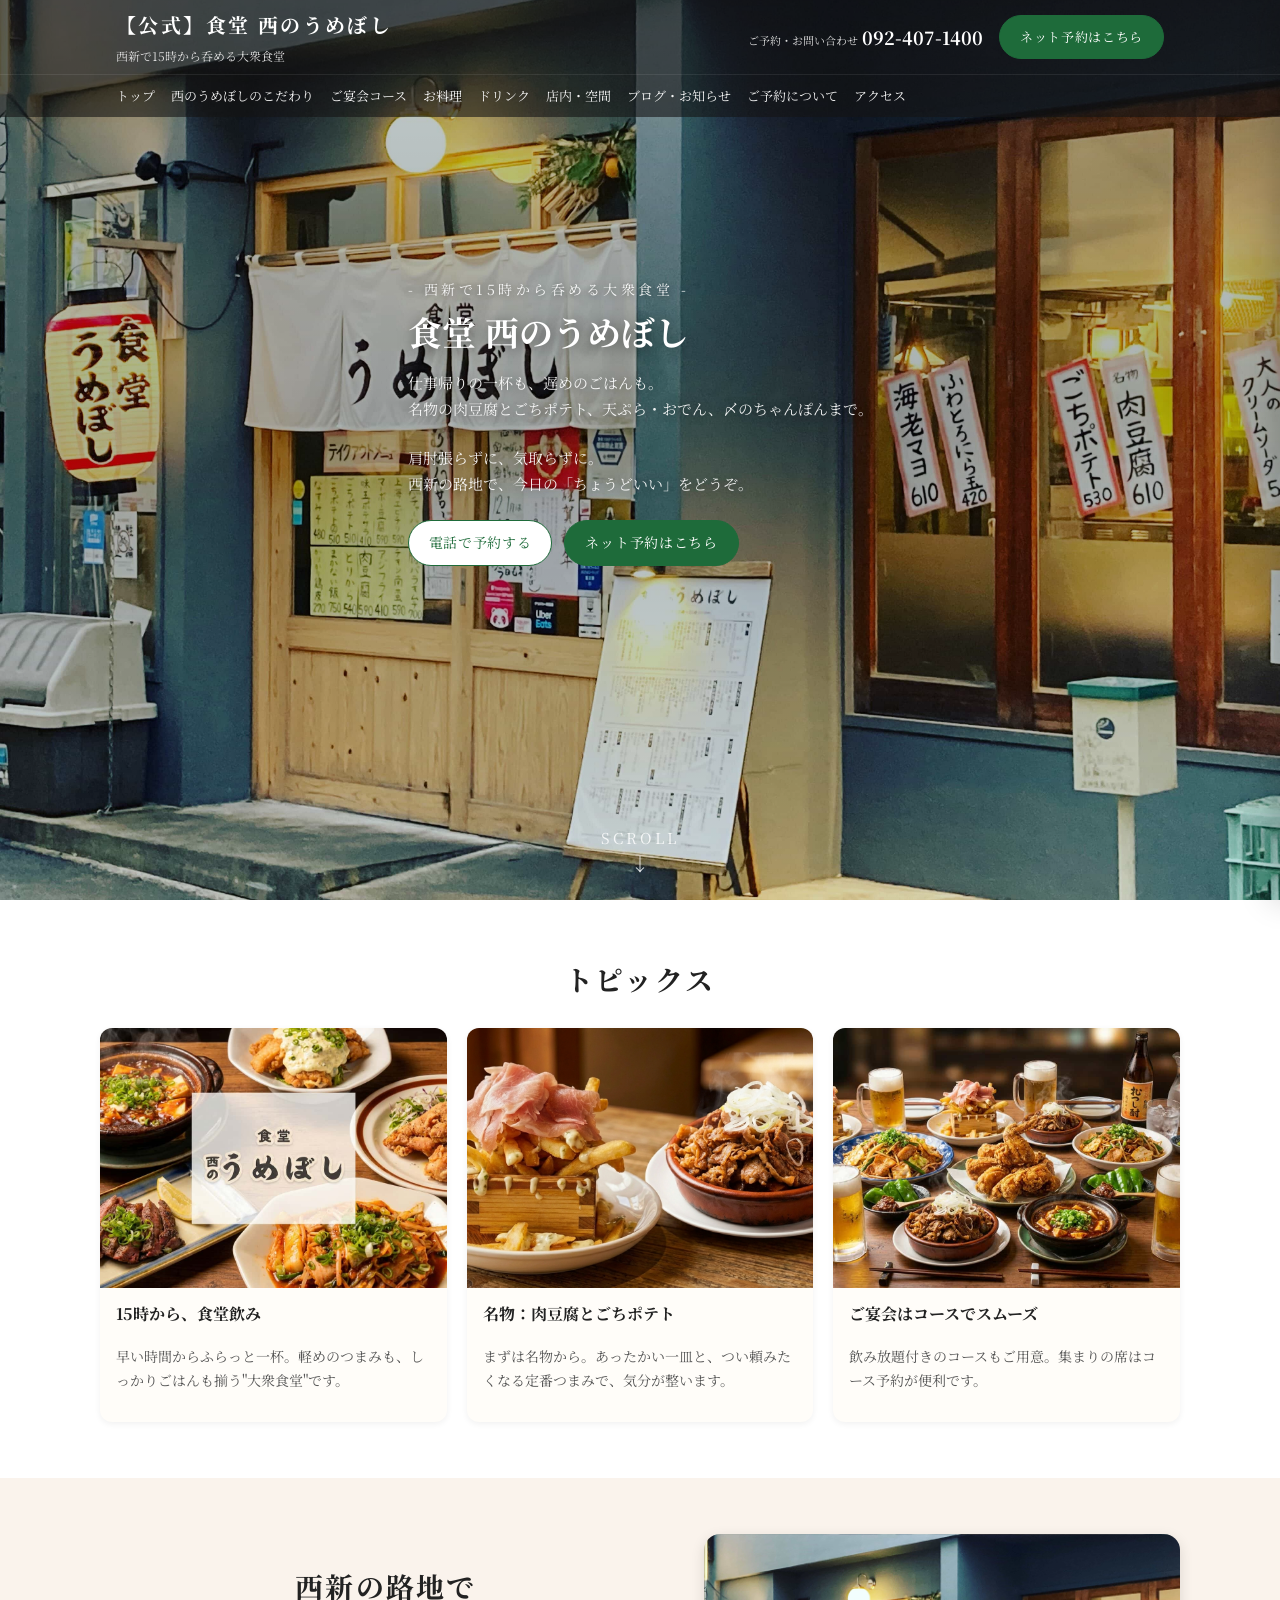
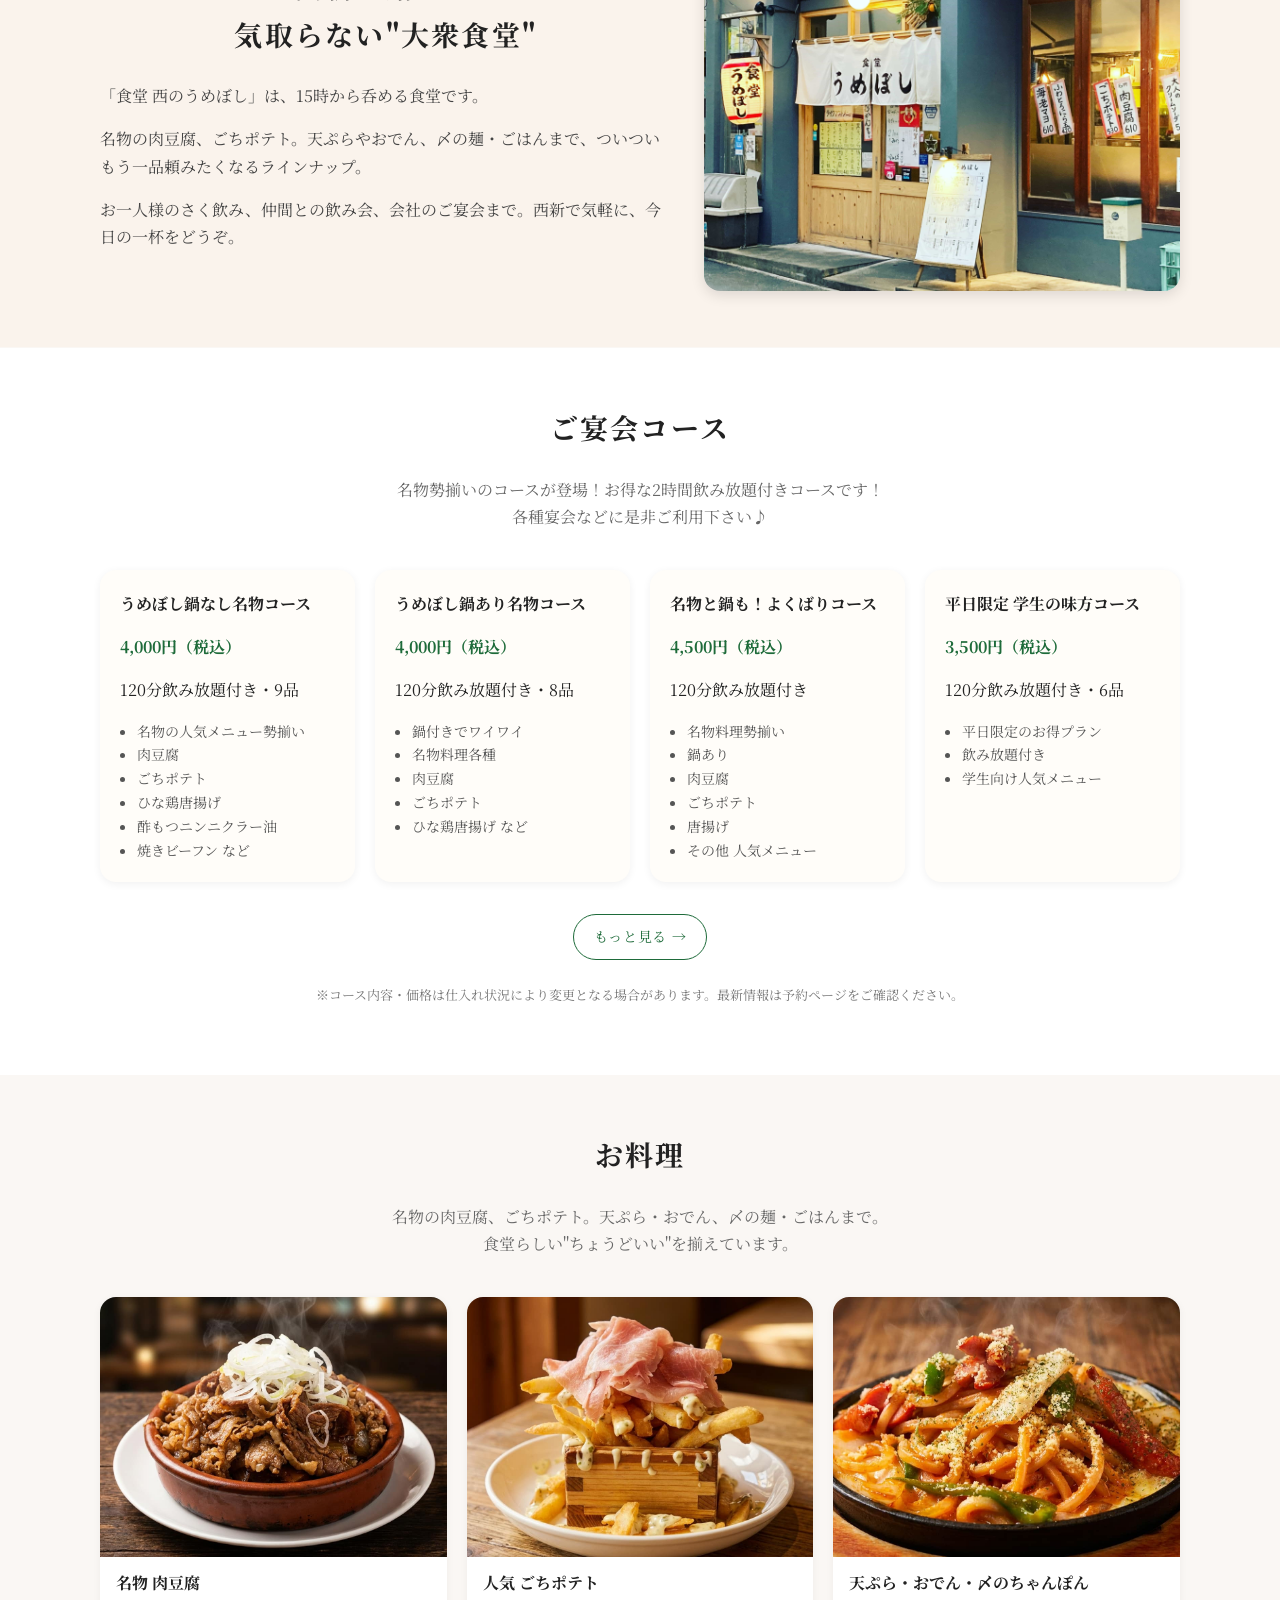
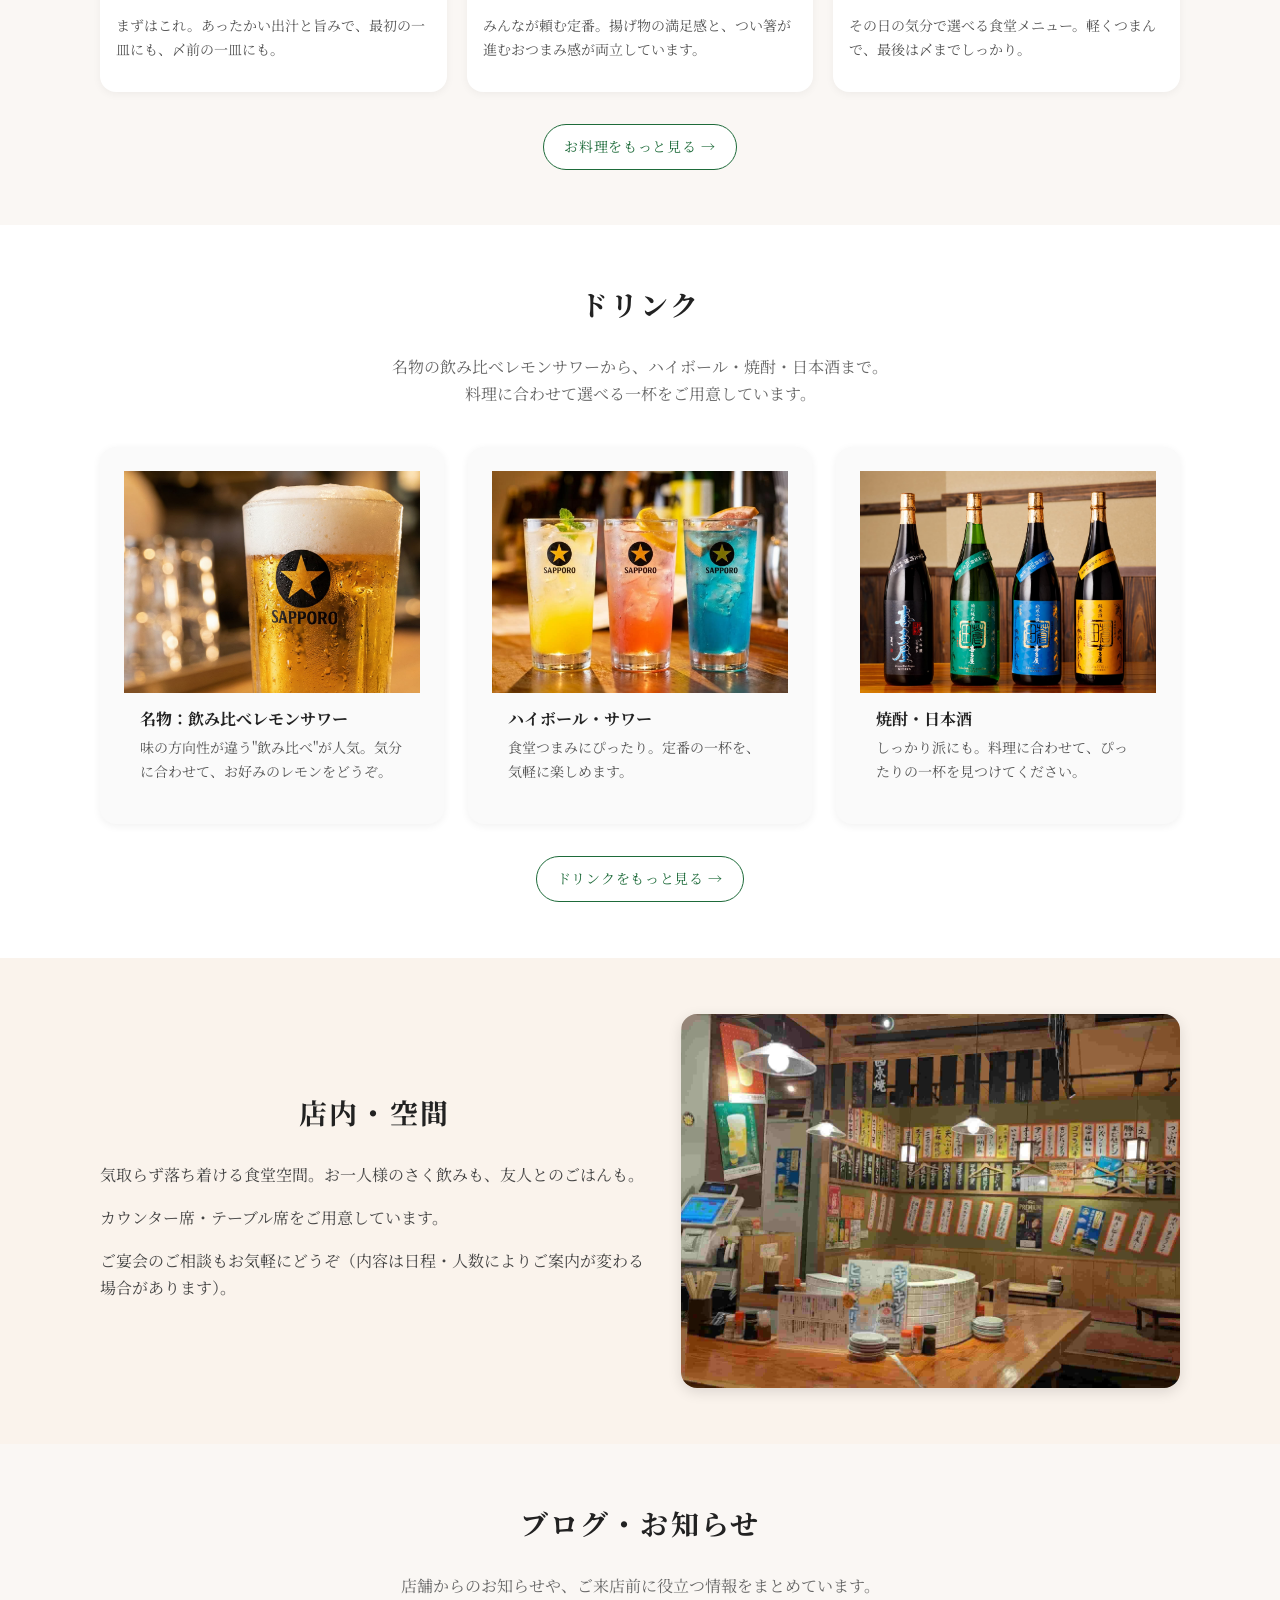
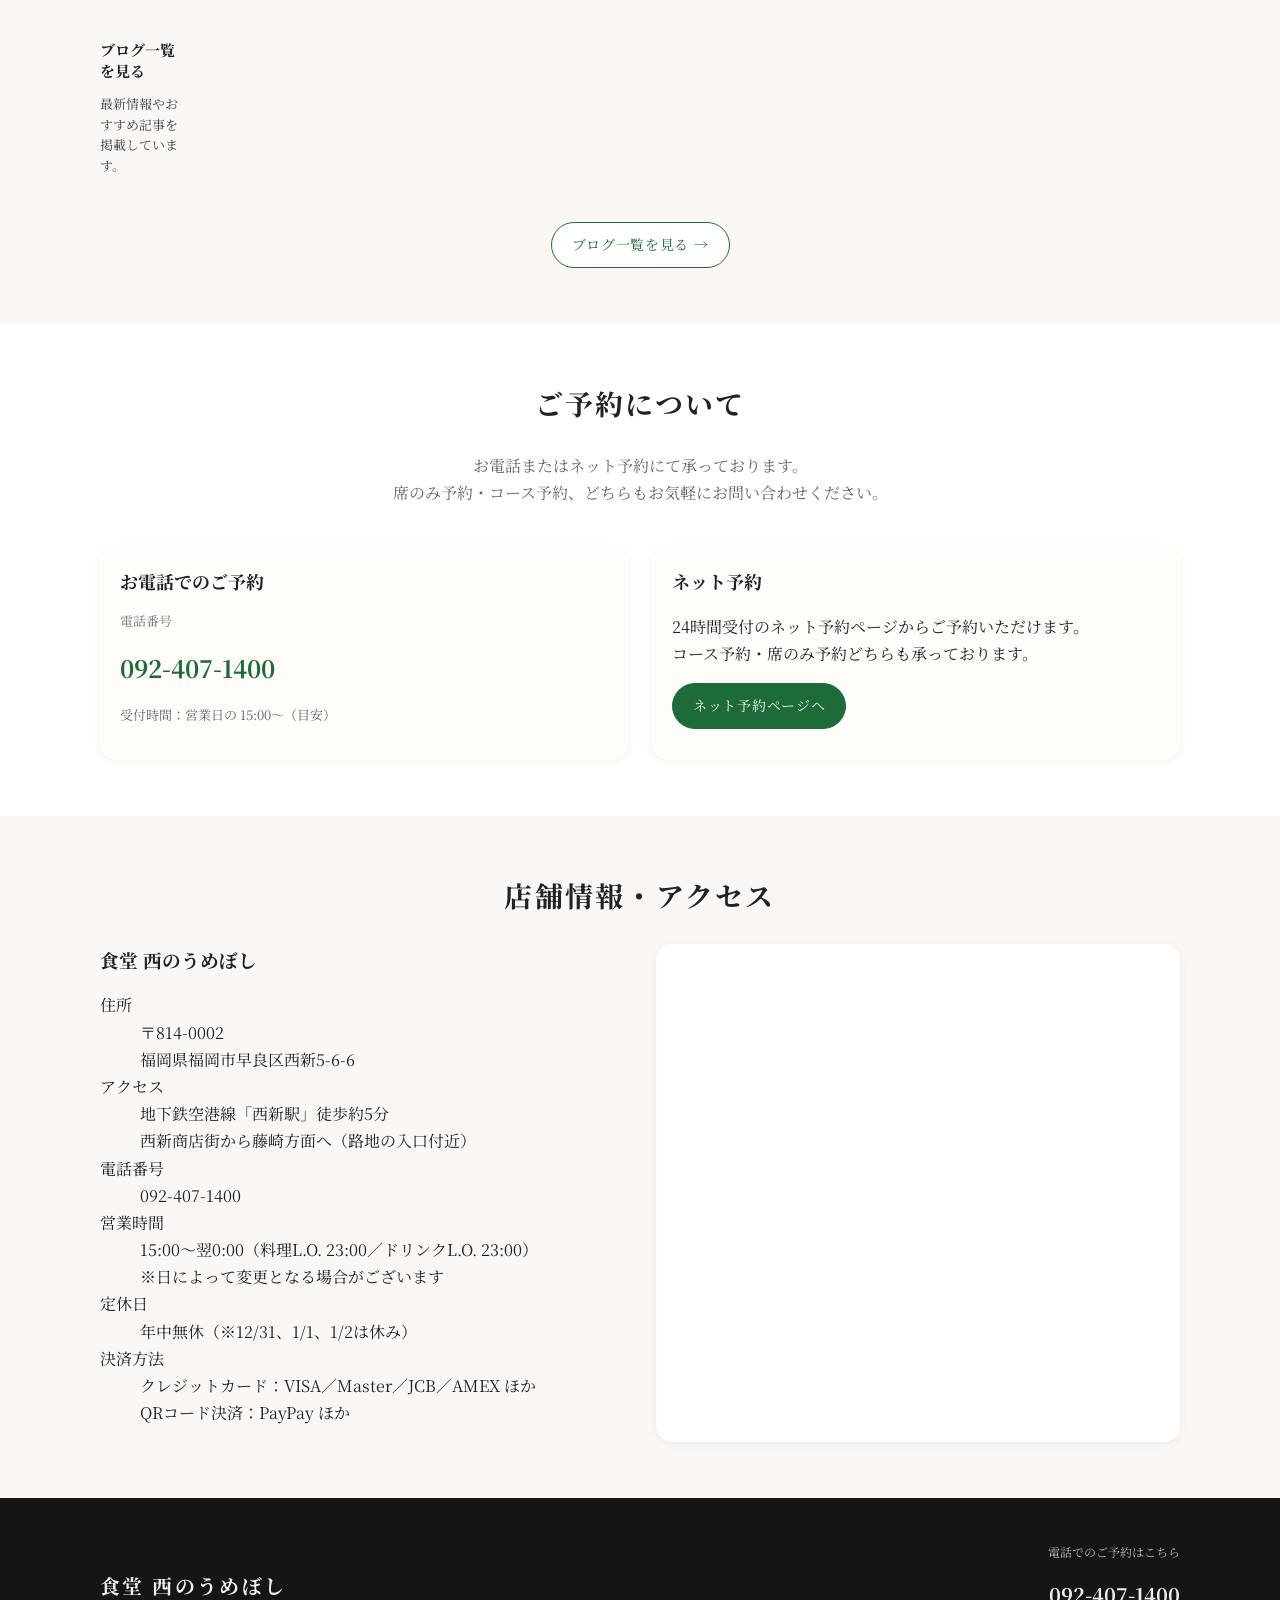
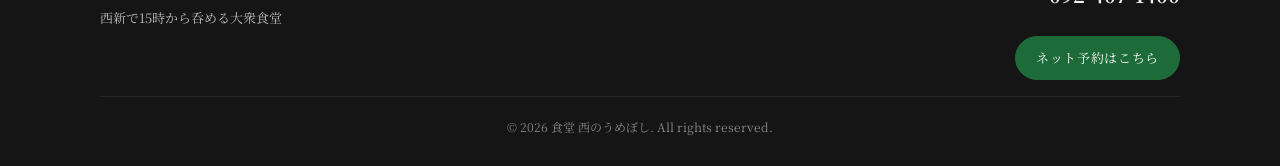
==== index.html @ ce649a55 "Add Netlify Identity widget for admin invite flow" ====
<!DOCTYPE html>
<html lang="ja">
<head>
<meta charset="UTF-8">
<title>【公式】食堂 西のうめぼし｜西新 居酒屋・大衆食堂・15時から営業</title>
<meta name="viewport" content="width=device-width, initial-scale=1">
<meta name="description" content="西新駅近く。15時から呑める大衆食堂「食堂 西のうめぼし」。名物の肉豆腐、ごちポテト、天ぷら・おでん、定食も。">
<link rel="canonical" href="https://www.nishinoumeboshi.com/">
<meta name="robots" content="max-image-preview:large">
<link rel="icon" href="./favicon.ico">

<!-- OGP -->
<meta property="og:type" content="website">
<meta property="og:site_name" content="食堂 西のうめぼし">
<meta property="og:title" content="【公式】食堂 西のうめぼし｜西新 居酒屋・大衆食堂・15時から営業">
<meta property="og:description" content="西新で15時から呑める大衆食堂。名物の肉豆腐、ごちポテト、天ぷら・おでん。">
<meta property="og:url" content="https://www.nishinoumeboshi.com/">
<meta property="og:image" content="https://www.nishinoumeboshi.com/assets/ogp.jpg">
<meta property="og:image:width" content="1200">
<meta property="og:image:height" content="630">
<meta name="twitter:card" content="summary_large_image">
<meta name="twitter:image" content="https://www.nishinoumeboshi.com/assets/ogp.jpg">

<!-- Google Fonts -->
<link rel="preconnect" href="https://fonts.googleapis.com">
<link rel="preconnect" href="https://fonts.gstatic.com" crossorigin>
<link href="https://fonts.googleapis.com/css2?family=Noto+Serif+JP:wght@400;500;600&display=swap" rel="stylesheet">

<link rel="stylesheet" href="./style.css">

<meta name="google-site-verification" content="fEvCAuuNOJUX_cIdKbewT7C0nvKQAhyJK-aItCsk_Sc">

<!-- 構造化データ -->
<script type="application/ld+json">
{
  "@context": "https://schema.org",
  "@type": "Restaurant",
  "name": "食堂 西のうめぼし 西新店",
  "image": "https://www.nishinoumeboshi.com/assets/ogp.jpg",
  "url": "https://www.nishinoumeboshi.com/",
  "telephone": "092-407-1400",
  "servesCuisine": ["居酒屋","食堂"],
  "priceRange": "￥￥",
  "address": {
    "@type": "PostalAddress",
    "streetAddress": "西新5-6-6",
    "addressLocality": "福岡市早良区",
    "addressRegion": "福岡県",
    "postalCode": "814-0002",
    "addressCountry": "JP"
  },
  "geo": {
    "@type": "GeoCoordinates",
    "latitude": 33.5816321,
    "longitude": 130.3567926
  },
  "openingHoursSpecification": [{
    "@type": "OpeningHoursSpecification",
    "dayOfWeek": ["Monday","Tuesday","Wednesday","Thursday","Friday","Saturday","Sunday"],
    "opens": "15:00",
    "closes": "24:00"
  }]
}
</script>

<!-- GA4 -->
<script async src="https://www.googletagmanager.com/gtag/js?id=G-H31NR021JT"></script>
<script>
window.dataLayer = window.dataLayer || [];
function gtag(){dataLayer.push(arguments);}
gtag('js', new Date());
gtag('config', 'G-H31NR021JT');
function trackAndGo(eventName, label, url){
  gtag('event', eventName, {
    event_label: label,
    event_callback: function(){ if(url) window.location.href = url; }
  });
  setTimeout(function(){ if(url) window.location.href = url; }, 500);
}
</script>
</head>

<body class="is-home" data-page="home">
<div id="top"></div>

<!-- ★ 共通ヘッダー差し込み先 -->
<div id="shared-header"></div>

<main id="main">

  <!-- メインビジュアル -->
  <section class="hero">
    <!-- スライドショー背景 -->
    <div class="hero-slides" aria-hidden="true">
      <div class="hero-slide is-active" style="background-image:url('./images/hero-nishiume.jpg')"></div>
      <div class="hero-slide" style="background-image:url('./images/hero-bunta.jpg')"></div>
      <div class="hero-slide" style="background-image:url('./images/space-nishiume.jpg')"></div>
    </div>

    <div class="hero-inner">
      <p class="hero-eyebrow">- 西新で15時から呑める大衆食堂 -</p>
      <h1 class="hero-title">食堂 西のうめぼし</h1>

      <p class="hero-lead">
        仕事帰りの一杯も、遅めのごはんも。<br>
        名物の肉豆腐とごちポテト、天ぷら・おでん、〆のちゃんぽんまで。
      </p>
      <p class="hero-lead">
        肩肘張らずに、気取らずに。<br>
        西新の路地で、今日の「ちょうどいい」をどうぞ。
      </p>

      <div class="hero-actions">
        <a href="tel:0924071400" class="btn-secondary"
          onclick="gtag('event','click_tel',{event_label:'hero_tel'});">
          電話で予約する
        </a>
        <a href="https://autoreserve.com/ja/restaurants/Xspv5Q77krF1416ynquR?rwg_token=AFd1xnFETW1avjTXdnXCkvyqpG2m1to4NNVYYej3zg1fUOO6bxxUPYLLXNE2gwbt2fE8miiSIXOErkpRshzhF9zluyIMDDMB_Cck8e20NO0aOPwvlrjqpcQ%3D"
          target="_blank" rel="noopener" class="btn-primary"
          onclick="gtag('event','click_reserve',{event_label:'hero_reserve'});">
          ネット予約はこちら
        </a>
      </div>
    </div>

    <a href="#topics" class="scroll-indicator" aria-label="次のセクションへスクロール">
      <span class="scroll-indicator__text">SCROLL</span>
      <span class="scroll-indicator__arrow">↓</span>
    </a>
  </section>

  <!-- トピックス -->
  <section id="topics" class="section topics">
    <div class="section-inner">
      <h2 class="section-title">トピックス</h2>
      <div class="topics-grid">
        <article class="topic-card">
          <div class="topic-image topic-image-1"></div>
          <h3>15時から、食堂飲み</h3>
          <p>早い時間からふらっと一杯。軽めのつまみも、しっかりごはんも揃う"大衆食堂"です。</p>
        </article>
        <article class="topic-card">
          <div class="topic-image topic-image-2"></div>
          <h3>名物：肉豆腐とごちポテト</h3>
          <p>まずは名物から。あったかい一皿と、つい頼みたくなる定番つまみで、気分が整います。</p>
        </article>
        <article class="topic-card">
          <div class="topic-image topic-image-3"></div>
          <h3>ご宴会はコースでスムーズ</h3>
          <p>飲み放題付きのコースもご用意。集まりの席はコース予約が便利です。</p>
        </article>
      </div>
    </div>
  </section>

  <!-- コンセプト -->
  <section id="concept" class="section concept">
    <div class="section-inner concept-inner">
      <div class="concept-text">
        <h2 class="section-title">西新の路地で<br>気取らない"大衆食堂"</h2>
        <p>「食堂 西のうめぼし」は、15時から呑める食堂です。</p>
        <p>名物の肉豆腐、ごちポテト。天ぷらやおでん、〆の麺・ごはんまで、ついついもう一品頼みたくなるラインナップ。</p>
        <p>お一人様のさく飲み、仲間との飲み会、会社のご宴会まで。西新で気軽に、今日の一杯をどうぞ。</p>
      </div>
      <div class="concept-image concept-main-image"></div>
    </div>
  </section>

  <!-- コース -->
  <section id="course" class="section course">
    <div class="section-inner">
      <h2 class="section-title">ご宴会コース</h2>
      <p class="section-lead">
        名物勢揃いのコースが登場！お得な2時間飲み放題付きコースです！<br>
        各種宴会などに是非ご利用下さい♪
      </p>

      <div class="course-grid">
        <article class="course-card">
          <h3>うめぼし鍋なし名物コース</h3>
          <p class="course-price">4,000円（税込）</p>
          <p class="course-lead">120分飲み放題付き・9品</p>
          <ul class="course-list">
            <li>名物の人気メニュー勢揃い</li>
            <li>肉豆腐</li>
            <li>ごちポテト</li>
            <li>ひな鶏唐揚げ</li>
            <li>酢もつニンニクラー油</li>
            <li>焼きビーフン など</li>
          </ul>
        </article>

        <article class="course-card">
          <h3>うめぼし鍋あり名物コース</h3>
          <p class="course-price">4,000円（税込）</p>
          <p class="course-lead">120分飲み放題付き・8品</p>
          <ul class="course-list">
            <li>鍋付きでワイワイ</li>
            <li>名物料理各種</li>
            <li>肉豆腐</li>
            <li>ごちポテト</li>
            <li>ひな鶏唐揚げ など</li>
          </ul>
        </article>

        <article class="course-card">
          <h3>名物と鍋も！よくばりコース</h3>
          <p class="course-price">4,500円（税込）</p>
          <p class="course-lead">120分飲み放題付き</p>
          <ul class="course-list">
            <li>名物料理勢揃い</li>
            <li>鍋あり</li>
            <li>肉豆腐</li>
            <li>ごちポテト</li>
            <li>唐揚げ</li>
            <li>その他 人気メニュー</li>
          </ul>
        </article>

        <article class="course-card">
          <h3>平日限定 学生の味方コース</h3>
          <p class="course-price">3,500円（税込）</p>
          <p class="course-lead">120分飲み放題付き・6品</p>
          <ul class="course-list">
            <li>平日限定のお得プラン</li>
            <li>飲み放題付き</li>
            <li>学生向け人気メニュー</li>
          </ul>
        </article>
      </div>

      <div class="more-link">
        <a class="btn-secondary" href="./course.html">もっと見る →</a>
      </div>

      <p class="course-note">
        ※コース内容・価格は仕入れ状況により変更となる場合があります。最新情報は予約ページをご確認ください。
      </p>
    </div>
  </section>

  <!-- お料理 -->
  <section id="menu" class="section menu">
    <div class="section-inner">
      <h2 class="section-title">お料理</h2>
      <p class="section-lead">名物の肉豆腐、ごちポテト。天ぷら・おでん、〆の麺・ごはんまで。<br>食堂らしい"ちょうどいい"を揃えています。</p>

      <div class="menu-grid">
        <article class="menu-card">
          <div class="menu-image menu-image-1"></div>
          <h3>名物 肉豆腐</h3>
          <p>まずはこれ。あったかい出汁と旨みで、最初の一皿にも、〆前の一皿にも。</p>
        </article>
        <article class="menu-card">
          <div class="menu-image menu-image-2"></div>
          <h3>人気 ごちポテト</h3>
          <p>みんなが頼む定番。揚げ物の満足感と、つい箸が進むおつまみ感が両立しています。</p>
        </article>
        <article class="menu-card">
          <div class="menu-image menu-image-3"></div>
          <h3>天ぷら・おでん・〆のちゃんぽん</h3>
          <p>その日の気分で選べる食堂メニュー。軽くつまんで、最後は〆までしっかり。</p>
        </article>
      </div>

      <div class="more-link">
        <a href="./menu.html" class="btn-secondary">お料理をもっと見る →</a>
      </div>
    </div>
  </section>

  <!-- ドリンク -->
  <section id="drink" class="section drink">
    <div class="section-inner">
      <h2 class="section-title">ドリンク</h2>
      <p class="section-lead">名物の飲み比べレモンサワーから、ハイボール・焼酎・日本酒まで。<br>料理に合わせて選べる一杯をご用意しています。</p>

      <div class="drink-grid">
        <article class="drink-card">
          <div class="drink-image drink-image-1"></div>
          <h3>名物：飲み比べレモンサワー</h3>
          <p>味の方向性が違う"飲み比べ"が人気。気分に合わせて、お好みのレモンをどうぞ。</p>
        </article>
        <article class="drink-card">
          <div class="drink-image drink-image-2"></div>
          <h3>ハイボール・サワー</h3>
          <p>食堂つまみにぴったり。定番の一杯を、気軽に楽しめます。</p>
        </article>
        <article class="drink-card">
          <div class="drink-image drink-image-3"></div>
          <h3>焼酎・日本酒</h3>
          <p>しっかり派にも。料理に合わせて、ぴったりの一杯を見つけてください。</p>
        </article>
      </div>

      <div class="more-link">
        <a href="./drink.html" class="btn-secondary">ドリンクをもっと見る →</a>
      </div>
    </div>
  </section>

  <!-- 店内・空間 -->
  <section id="space" class="section space">
    <div class="section-inner space-inner">
      <div class="space-text">
        <h2 class="section-title">店内・空間</h2>
        <p>気取らず落ち着ける食堂空間。お一人様のさく飲みも、友人とのごはんも。</p>
        <p>カウンター席・テーブル席をご用意しています。</p>
        <p>ご宴会のご相談もお気軽にどうぞ（内容は日程・人数によりご案内が変わる場合があります）。</p>
      </div>
      <div class="space-image space-main-image"></div>
    </div>
  </section>

  <!-- ブログ・お知らせ -->
  <section id="blog" class="section blog">
    <div class="section-inner">
      <h2 class="section-title">ブログ・お知らせ</h2>
      <p class="section-lead">店舗からのお知らせや、ご来店前に役立つ情報をまとめています。</p>

      <div class="blog-grid" id="blog-latest-grid">
        <article class="blog-card">
          <a href="./blog/index.html">
            <div class="blog-body">
              <h3 class="blog-title">ブログ一覧を見る</h3>
              <p class="blog-excerpt">最新情報やおすすめ記事を掲載しています。</p>
            </div>
          </a>
        </article>
      </div>

      <div class="more-link">
        <a href="./blog/index.html" class="btn-secondary">ブログ一覧を見る →</a>
      </div>
    </div>
  </section>

  <!-- ★ 共通フッター差し込み先 -->
  <div id="shared-bottom"></div>

  <!-- ページトップ -->
  <a href="#top" class="page-top" aria-label="ページの先頭へ戻る">＾</a>

</main>

<script src="./common.js"></script>
<script>
/* ヒーロー スライドショー */
(function(){
  const slides = document.querySelectorAll('.hero-slide');
  if(slides.length < 2) return;
  let current = 0;
  setInterval(function(){
    slides[current].classList.remove('is-active');
    current = (current + 1) % slides.length;
    slides[current].classList.add('is-active');
  }, 5000);
})();
</script>
<script>
/* トップ：ブログ最新3件を自動表示 */
(function () {
  const grid = document.getElementById('blog-latest-grid');
  if (!grid) return;

  function esc(s) {
    return String(s ?? '').replaceAll('&','&amp;').replaceAll('<','&lt;')
      .replaceAll('>','&gt;').replaceAll('"','&quot;').replaceAll("'","&#39;");
  }
  function fmtDate(d) {
    const m = String(d || '').match(/^(\d{4})-(\d{2})-(\d{2})$/);
    return m ? `${m[1]}.${m[2]}.${m[3]}` : esc(d || '');
  }

  fetch('./blog/posts.json', { cache: 'no-store' })
    .then(r => { if (!r.ok) throw new Error(); return r.json(); })
    .then(posts => {
      if (!Array.isArray(posts)) throw new Error();
      posts.sort((a, b) => String(b.date || '').localeCompare(String(a.date || '')));
      const top3 = posts.slice(0, 3);
      grid.innerHTML = '';
      top3.forEach(p => {
        const img = p.image ? String(p.image).replace(/^\.\//, './blog/') : '';
        const bg  = img ? `background-image:url('${esc(img)}');` : '';
        const el  = document.createElement('article');
        el.className = 'blog-card';
        el.innerHTML = `
          <a href="./blog/posts/post.html?slug=${encodeURIComponent(p.slug)}">
            <div class="blog-image" style="${bg}"></div>
            <div class="blog-body">
              <time class="blog-date" datetime="${esc(p.date)}">${fmtDate(p.date)}</time>
              <h3 class="blog-title">${esc(p.title)}</h3>
              <p class="blog-excerpt">${esc(p.excerpt)}</p>
            </div>
          </a>`;
        grid.appendChild(el);
      });
    })
    .catch(() => {
      grid.innerHTML = `
        <article class="blog-card">
          <a href="./blog/index.html">
            <div class="blog-body">
              <h3 class="blog-title">ブログ一覧を見る</h3>
              <p class="blog-excerpt">最新情報やおすすめ記事を掲載しています。</p>
            </div>
          </a>
        </article>`;
    });
})();
</script>

<!-- Netlify Identity: 招待メールのトークンを受け取ってadminへリダイレクト -->
<script src="https://identity.netlify.com/v1/netlify-identity-widget.js"></script>
<script>
  if (window.netlifyIdentity) {
    window.netlifyIdentity.on('init', function(user) {
      if (!user) {
        window.netlifyIdentity.on('login', function() {
          document.location.href = '/admin/';
        });
      }
    });
  }
</script>

</body>
</html>
---- style.css ----
/* --------------- reset & base --------------- */

:root{
  --header-h: 112px;

  /* ===== THEME COLOR (NISHI NO UMEBOSHI / Bright) ===== */
  --primary:        #1E6B3A;
  --primary-hover:  #185B31;
  --primary-soft:   #E3EFE8;
  --primary-ink:    #FFFFFF;
}


*,
*::before,
*::after { box-sizing: border-box; }

html { scroll-behavior: smooth; }

body{
  margin: 0;
  font-family: "Noto Serif JP", "Yu Mincho", "Hiragino Mincho ProN", serif;
  color: #222;
  background-color: #faf7f4;
  line-height: 1.7;
}

img{
  max-width: 100%;
  height: auto;
  display: block;
}

a{ color: inherit; text-decoration: none; }

ul{ margin: 0; padding: 0; list-style: none; }

h1,h2,h3,h4{
  margin: 0;
  font-weight: 700;
}


/* --------------- layout helpers --------------- */

.section{
  padding: 56px 16px;
  scroll-margin-top: var(--header-h);
}

/* --------------- scroll reveal --------------- */
/* TOP（body.is-home）だけアニメさせる */
body.is-home .section{
  opacity: 0;
  transform: translateY(18px);
  transition: opacity .6s ease, transform .6s ease;
  will-change: opacity, transform;
}

body.is-home .section.is-inview{
  opacity: 1;
  transform: translateY(0);
}

/* 下層ページ（is-homeじゃない）は最初から表示 */
body:not(.is-home) .section{
  opacity: 1;
  transform: none;
  transition: none;
}


/* ユーザーが「動きを減らす」設定のときはアニメを切る */
@media (prefers-reduced-motion: reduce){
  .section{
    opacity: 1;
    transform: none;
    transition: none;
  }
}


.section-inner{
  max-width: 1080px;
  margin: 0 auto;
}

.section-title{
  font-size: 28px;
  letter-spacing: 0.08em;
  text-align: center;
  margin-bottom: 24px;
}

.section-lead{
  text-align: center;
  margin-bottom: 40px;
  color: #666;
}

/* --------------- buttons --------------- */

.btn-primary,
.btn-secondary{
  display: inline-block;
  padding: 10px 20px;
  border-radius: 999px;
  font-size: 14px;
  letter-spacing: 0.05em;
  border: 1px solid transparent;
  transition: all 0.2s ease;
  white-space: nowrap;
}

.btn-primary{
  background-color: var(--primary);
  color: var(--primary-ink);
  border-color: var(--primary);
}

.btn-primary:hover{
  background-color: var(--primary-hover);
  border-color: var(--primary-hover);
}

.btn-secondary{
  background-color: #fff;
  color: var(--primary);
  border-color: var(--primary);
}
.btn-secondary:hover{ background-color: var(--primary-soft); }

/* --------------- page top button --------------- */
.page-top{
  position: fixed;
  right: 18px;
  bottom: calc(18px + env(safe-area-inset-bottom, 0px));
  width: 52px;
  height: 52px;
  border-radius: 999px;

  display: grid;
  place-items: center;

  background: var(--primary);
  color: #fff;
  border: 1px solid var(--primary);
  box-shadow: 0 6px 18px rgba(0,0,0,0.18);

  font-size: 35px;
  line-height: 1;
  z-index: 900; /* drawer(1001)より下、通常表示より上 */

  /* ★transformの上書きバグを解消：translateとscaleを合成 */
  opacity: 0;
  transform: translateY(10px) scaleX(1.6);
  pointer-events: none;
  transition: opacity .18s ease, transform .18s ease, background-color .18s ease;
}

.page-top.is-show{
  opacity: 1;
  transform: translateY(0) scaleX(1.6);
  pointer-events: auto;
}

.page-top:hover{
  background: var(--primary-hover);
  border-color: var(--primary-hover);
}


/* --------------- header --------------- */

.site-header{
  position: fixed;
  top: 0;
  left: 0;
  width: 100%;
  z-index: 1000;

  background: rgba(20, 20, 20, 0.6);
  backdrop-filter: blur(0px);
  color: #fff;

  transition: background 0.25s ease, backdrop-filter 0.25s ease;
}

.header-inner{
  max-width: 1080px;
  margin: 0 auto;
  padding: 8px 16px;
  display: flex;
  align-items: center;
  justify-content: space-between;
  gap: 16px;
}

.header-brand{
  display: flex;
  flex-direction: column;
  gap: 4px;
}

.site-logo{
  font-size: 20px;
  font-weight: 700;
  letter-spacing: 0.12em;
}

.site-tagline{
  font-size: 12px;
  color: #ddd;
}

.header-right{
  display: flex;
  align-items: center;
  gap: 16px;
}

.header-tel{
  display: flex;
  flex-direction: column;
  text-align: right;
}

.tel-label{
  font-size: 11px;
  color: #ddd;
}

.tel-number{
  font-size: 18px;
  font-weight: 700;
}

.header-reserve{ font-size: 13px; }

/* PC用ナビ */
.global-nav{
  border-top: 1px solid rgba(255, 255, 255, 0.08);
}

.global-nav ul{
  max-width: 1080px;
  margin: 0 auto;
  padding: 4px 16px;
  display: flex;
  gap: 16px;
  flex-wrap: wrap;
}

.global-nav a{
  display: block;
  padding: 6px 0;
  font-size: 13px;
  color: #f5f5f5;
}
.global-nav a:hover{ color: #ffdfb6; }

/* PCだけ表示する要素 */
.header-only-desktop{ display: block; }

/* --- ハンバーガー（3本線）--- */
/* PCでは隠す */
.nav-toggle{
  display: none;
  appearance: none;
  -webkit-appearance: none;
  background: transparent;
  border: 1px solid rgba(255,255,255,0.28);
  border-radius: 10px;
  padding: 10px 10px;
  cursor: pointer;
  line-height: 0;
}

/* 3本線を「必ず」出す */
.nav-toggle__bar{
  display: block;
  width: 22px;
  height: 2px;
  margin: 4px 0;
  background: #fff;
  border-radius: 2px;
  opacity: 1;
}


/* --------------- drawer (mobile menu) --------------- */

.drawer-overlay{
  position: fixed;
  inset: 0;
  background: rgba(0,0,0,0.45);
  opacity: 0;
  pointer-events: none;
  transition: opacity .22s ease;
  z-index: 999; /* header(1000)の1つ下 */
}

.drawer{
  position: fixed;
  top: 0;
  right: 0;
  height: 100dvh;
  width: min(84vw, 360px);
  background: #fff;
  transform: translateX(100%);
  transition: transform .22s ease;
  z-index: 1001; /* headerより上に出す */
  padding: 18px 18px 22px;
  overflow-y: auto;
  -webkit-overflow-scrolling: touch;
  box-shadow: -10px 0 30px rgba(0,0,0,0.18);
}

.drawer.is-open{ transform: translateX(0); }
.drawer-overlay.is-open{
  opacity: 1;
  pointer-events: auto;
}

.drawer-close{
  appearance: none;
  -webkit-appearance: none;
  background: transparent;
  border: 0;
  font-size: 32px;
  line-height: 1;
  cursor: pointer;
  margin-left: auto;
  display: block;
}

.drawer nav ul{ padding: 18px 8px 8px; }
.drawer nav a{
  display: block;
  padding: 14px 6px;
  border-bottom: 1px solid #eee;
  color: #222;
  font-size: 15px;
}


/* --------------- hero --------------- */

.hero{
  position: relative;
  height: 100vh;
  height: 100svh;
  height: 100dvh;

  display: flex;
  align-items: center;
  justify-content: center;

  padding-bottom: 70px;
  color: #fff;
  text-align: left;

  overflow: hidden;
}

/* スライドショー */
.hero-slides{
  position: absolute;
  inset: 0;
  z-index: 0;
}

.hero-slide{
  position: absolute;
  inset: 0;
  background-size: cover;
  background-position: center;
  opacity: 0;
  transition: opacity 1.5s ease-in-out;
}

.hero-slide.is-active{
  opacity: 1;
}

.hero::before{
  content: "";
  position: absolute;
  inset: 0;
  background: linear-gradient(
    to bottom,
    rgba(0,0,0,0.20) 0%,
    rgba(0,0,0,0.30) 45%,
    rgba(0,0,0,0.12) 100%
  );
  z-index: 1;
}

.hero-inner{
  position: relative;
  z-index: 2;
  max-width: 1080px;
  margin: 0 auto;
  padding: 80px 16px;
}

.hero-eyebrow{
  font-size: 14px;
  letter-spacing: 0.25em;
  margin-bottom: 8px;
  color: rgba(255,255,255,0.92);
  text-shadow: 0 1px 6px rgba(0,0,0,0.40);
}

.hero-title{
  font-size: 34px;
  line-height: 1.3;
  margin-bottom: 16px;
  color: #fff;
  text-shadow: 0 2px 14px rgba(0,0,0,0.55);
}

.hero-lead{
  font-size: 15px;
  margin-bottom: 24px;
  color: rgba(255,255,255,0.92);
  text-shadow: 0 1px 10px rgba(0,0,0,0.45);
}

.hero-actions{
  display: flex;
  flex-wrap: wrap;
  gap: 12px;
}


/* --------------- hero scroll indicator --------------- */

.scroll-indicator{
  position: absolute;
  left: 50%;
  bottom: calc(28px + env(safe-area-inset-bottom, 0px));
  transform: translateX(-50%);
  display: flex;
  flex-direction: column;
  align-items: center;
  justify-content: center;
  color: #fff;
  text-decoration: none;
  z-index: 2;
}

.scroll-indicator__text{
  font-size: 15px;
  letter-spacing: 0.2em;
  margin-bottom: 4px;
  opacity: 0.85;
}

.scroll-indicator__arrow{
  font-size: 18px;
  line-height: 1;
  animation: scrollBounce 1.6s ease-in-out infinite;
}

@keyframes scrollBounce{
  0% { transform: translateY(0); opacity: 0.85; }
  50% { transform: translateY(6px); opacity: 1; }
  100% { transform: translateY(0); opacity: 0.85; }
}


/* --------------- topics --------------- */

.topics{ background-color: #fff; }

.topics-grid{
  display: grid;
  grid-template-columns: repeat(3, minmax(0, 1fr));
  gap: 20px;
}

.topic-card{
  background-color: #fffdf9;
  border-radius: 12px;
  box-shadow: 0 2px 6px rgba(0,0,0,0.06);
  overflow: hidden;
  display: flex;
  flex-direction: column;
  height: 100%;
}

.topic-image{
  aspect-ratio: 16 / 12;
  background-size: cover;
  background-position: center;
}

.topic-image-1{ background-image: url("./images/topic-nishiume.jpg"); }
.topic-image-2{ background-image: url("./images/topic-nikupotato.jpg"); }
.topic-image-3{ background-image: url("./images/topic-inside.jpg"); }

.topic-card h3{
  font-size: 16px;
  padding: 12px 16px 4px;
}
.topic-card p{
  font-size: 14px;
  padding: 0 16px 16px;
  color: #555;
}


/* --------------- concept --------------- */

.concept{ background-color: #faf3ec; }

.concept-inner{
  display: grid;
  grid-template-columns: 1.2fr 1fr;
  gap: 32px;
  align-items: center;
}

.concept-text p{
  margin-bottom: 12px;
  color: #444;
}

.concept-image{
  border-radius: 16px;
  aspect-ratio: 16 / 12;
  background-size: cover;
  background-position: center;
  box-shadow: 0 4px 14px rgba(0,0,0,0.12);
}

.concept-main-image{ background-image: url("./images/concept-nishiume.jpg"); }


/* --------------- course --------------- */

/* course: section image */
.course-hero{
  margin: 18px auto 26px;
  border-radius: 16px;
  overflow: hidden;
  box-shadow: 0 6px 18px rgba(0,0,0,0.10);
  max-width: 1080px;
}

.course-hero img{
  width: 100%;
  height: auto;
  display: block;
}

.course{ background-color: #fff; }

/* ===== COURSE 4列対応 ===== */

.course-grid{
  display: grid;
  grid-template-columns: repeat(4, minmax(0, 1fr));
  gap: 20px;
}

/* タブレット */
@media (max-width: 1100px){
  .course-grid{
    grid-template-columns: repeat(2, minmax(0, 1fr));
  }
}

/* スマホ */
@media (max-width: 640px){
  .course-grid{
    grid-template-columns: 1fr;
  }
}

.course-card{
  background-color: #fffdf9;
  border-radius: 16px;
  padding: 20px;
  box-shadow: 0 2px 8px rgba(0,0,0,0.06);
}

.course-card h2,
.course-card h3{
  font-size: 16px;
  margin-bottom: 6px;
}

.course-price{
  font-weight: 700;
  color: var(--primary);
  margin-bottom: 12px;
}

.course-list{
  font-size: 14px;
  color: #555;
  padding-left: 1.2em;
  list-style: disc;
}

.course-note{
  font-size: 13px;
  text-align: center;
  margin-top: 24px;
  color: #777;
}

/* course: badges */
.course-badges{
  display: flex;
  gap: 8px;
  flex-wrap: wrap;
  margin: 8px 0 14px;
}

.badge{
  display: inline-flex;
  align-items: center;
  justify-content: center;
  padding: 6px 10px;
  border-radius: 999px;
  font-size: 12px;
  border: 1px solid #ddd;
  background: #fff;
  color: #333;
}

.badge-red{
  border-color: var(--primary);
  background: var(--primary);
  color: #fff;
}

/* course: small note inside card */
.course-note-small{
  font-size: 12px;
  color: #777;
  margin-top: 12px;
}

/* course: extension banner */
.course-extra{
  margin-top: 22px;
  background: #0f7b6c;
  color: #fff;
  border-radius: 12px;
  padding: 14px 16px;
  text-align: center;
  font-size: 15px;
  letter-spacing: 0.04em;
}


/* --------------- menu --------------- */

.menu{ background-color: #faf7f4; }

.menu-grid{
  display: grid;
  grid-template-columns: repeat(3, minmax(0, 1fr));
  gap: 20px;
}

.menu-card{
  background-color: #fff;
  border-radius: 16px;
  overflow: hidden;
  box-shadow: 0 2px 8px rgba(0,0,0,0.05);
}

.menu-image{
  aspect-ratio: 16 / 12;
  background-size: cover;
  background-position: center;
}

.menu-image-1{ background-image: url("./images/menu-nikudoufu.jpg"); }
.menu-image-2{ background-image: url("./images/menu-gochipotato.jpg"); }
.menu-image-3{ background-image: url("./images/menu-shime.jpg"); }

.menu-card h3{
  font-size: 16px;
  padding: 12px 16px 4px;
}
.menu-card p{
  font-size: 14px;
  padding: 0 16px 16px;
  color: #555;
}


/* --------------- drink --------------- */

.drink{ background-color: #fff; }

.drink-grid{
  display: grid;
  grid-template-columns: repeat(3, minmax(0, 1fr));
  gap: 20px;
}

.drink-card{
  background-color: #fff;
  border-radius: 16px;
  overflow: hidden;
  box-shadow: 0 2px 8px rgba(0,0,0,0.06);
}
.drink-card h3{
  font-size: 16px;
  padding: 12px 16px 4px;
  margin: 0;
}
.drink-card p{
  font-size: 14px;
  padding: 0 16px 16px;
  color: #555;
  margin: 0;
}

.drink-image{
  aspect-ratio: 16 / 12;
  background-size: cover;
  background-position: center;
}

/* 画像パスは用意した写真に合わせて変更 */
.drink-image-1{ background-image: url("./images/drink-beer.jpg"); }
.drink-image-2{ background-image: url("./images/drink-sour.jpg"); }
.drink-image-3{ background-image: url("./images/drink-shochu.jpg"); }


/* --------------- space --------------- */

.space{ background-color: #faf3ec; }

.space-inner{
  display: grid;
  grid-template-columns: 1.1fr 1fr;
  gap: 32px;
  align-items: center;
}

.space-text p{
  margin-bottom: 12px;
  color: #444;
}

.space-image{
  border-radius: 16px;
  aspect-ratio: 16 / 12;
  background-size: cover;
  background-position: center;
  box-shadow: 0 4px 14px rgba(0,0,0,0.12);
}

.space-main-image{ background-image: url("./images/space-nishiume.jpg"); }


/* --------------- reserve --------------- */

.reserve{ background-color: #fff; }

.reserve-grid{
  display: grid;
  grid-template-columns: repeat(2, minmax(0, 1fr));
  gap: 24px;
}

.reserve-block{
  background-color: #fffdf9;
  border-radius: 16px;
  padding: 20px;
  box-shadow: 0 2px 8px rgba(0,0,0,0.06);
}

.reserve-block h3{
  font-size: 18px;
  margin-bottom: 8px;
}

.reserve-tel-label{
  font-size: 13px;
  color: #777;
  margin-bottom: 2px;
}

.reserve-tel-number a{
  font-size: 24px;
  font-weight: 700;
  color: var(--primary);
}

.reserve-time{
  font-size: 13px;
  color: #666;
  margin-top: 6px;
}


/* --------------- access --------------- */

.access-grid{
  display: grid;
  grid-template-columns: 1fr 1fr;
  gap: 32px;
  align-items: stretch;
}

.access-map{
  background: #fff;
  border-radius: 16px;
  box-shadow: 0 2px 8px rgba(0,0,0,0.06);
  overflow: hidden;

  display: flex;
  min-height: 360px;
}

.access-map iframe{
  width: 100%;
  height: 100%;
  border: 0;
  display: block;
  flex: 1;
}


/* --------------- footer --------------- */

.site-footer{
  background-color: #151515;
  color: #eee;
  padding: 32px 16px 16px;
}

.footer-inner{
  max-width: 1080px;
  margin: 0 auto;
}

.footer-top{
  display: flex;
  justify-content: space-between;
  gap: 24px;
  align-items: center;
  margin-bottom: 16px;
  flex-wrap: wrap;
}

.footer-brand p{
  margin-top: 4px;
  font-size: 13px;
  color: #bbb;
}

.footer-contact{ text-align: right; }

.footer-tel-label{
  font-size: 12px;
  color: #bbb;
  margin-bottom: 2px;
}

.footer-tel-number a{
  font-size: 20px;
  font-weight: 700;
}

.footer-reserve{
  margin-top: 8px;
  font-size: 13px;
}

.footer-bottom{
  border-top: 1px solid rgba(255,255,255,0.08);
  padding-top: 8px;
  text-align: center;
}

.footer-copy{
  font-size: 12px;
  color: #888;
}


/* --------------- responsive --------------- */

@media (max-width: 900px){
  :root{ --header-h: 64px; }

  /* スマホ：電話/予約/PCナビは隠して、ロゴ＋ハンバーガーだけ */
  .header-only-desktop{ display: none; }
  .nav-toggle{ display: inline-flex; align-items:center; justify-content:center; }

  .header-inner{
    padding: 10px 14px;
  }

  .site-logo{
    font-size: 18px;
    letter-spacing: 0.10em;
  }

  .site-tagline{ display: none; }

  .hero-title{ font-size: 26px; }

  .topics-grid,
  .course-grid,
  .menu-grid,
  .drink-grid{
    grid-template-columns: repeat(2, minmax(0, 1fr));
  }

  .concept-inner,
  .space-inner,
  .reserve-grid,
  .access-grid{
    grid-template-columns: 1fr;
  }

  /* スマホ：マップは今の見え方（縦長）でOK */
  .access-map{
    min-height: 0;
  }

  .access-map iframe{
    height: 320px;
    flex: none;
  }
}

@media (max-width: 640px){
  .section{ padding: 48px 16px; }
  .section-title{ font-size: 22px; }

  .topics-grid,
  .course-grid,
  .menu-grid,
  .drink-grid{
    grid-template-columns: 1fr;
  }

  .hero-actions{
    flex-direction: column;
    align-items: flex-start;
  }

  .footer-top{
    flex-direction: column;
    align-items: flex-start;
  }
  .footer-contact{ text-align: left; }
}


/* === FIX: hamburger 3 lines (mobile only) === */

/* デフォルト(PC)は非表示 */
.nav-toggle{
  display: none !important;

  width: 44px;
  height: 40px;
  padding: 0;
  border-radius: 12px;
  border: 1px solid rgba(255,255,255,0.28);
  background: rgba(0,0,0,0.15);

  flex-direction: column;
  align-items: center;
  justify-content: center;
  gap: 6px;

  -webkit-tap-highlight-color: transparent;
}

.nav-toggle__bar{
  width: 22px;
  height: 2px;
  background: #fff;
  border-radius: 2px;
  margin: 0 !important;
}

/* スマホだけ表示 */
@media (max-width: 900px){
  .nav-toggle{ display: flex !important; }
}


/* TOPページでは「トップページに戻る」を出さない */
.is-home .back-to-top-home{
  display: none;
}

/* 下層ページ：固定ヘッダー分だけ上に余白を作る */
body:not(.is-home) main{
  padding-top: var(--header-h);
}


/* もっと見るボタン（共通） */
.more-wrap{
  margin-top: 26px;
  text-align: center;
}

/* =========================================
   Menu page (menu.html)
========================================= */

.page-head{
  padding-top: 0;        /* ← ヘッダー分は main が持つ */
  padding-bottom: 0px;  /* ← ドリンクと同じ見え方に寄せる */
}


.page-title{
  text-align: center;
  font-size: 34px;
  letter-spacing: .08em;
  margin-bottom: 10px;
}

.page-lead{
  text-align: center;
  color: #666;
  margin: 0;
}

/* cards / panels */
.mp-grid{
  display: grid;
  gap: 18px;
}

.mp-grid--feature{
  grid-template-columns: repeat(2, minmax(0, 1fr));
  max-width: 720px;
  margin: 0 auto;
}

.mp-grid--3{
  grid-template-columns: repeat(3, minmax(0, 1fr));
}

.mp-card{
  background: #fffdf9;
  border-radius: 16px;
  padding: 18px;
  box-shadow: 0 2px 8px rgba(0,0,0,0.06);
}

.mp-card__title{
  font-weight: 700;
  font-size: 16px;
  margin-bottom: 6px;
}

.mp-card__price{
  font-weight: 700;
  font-size: 20px;
  color: var(--primary);
}

.mp-card__note{
  margin-top: 6px;
  font-size: 13px;
  color: #555;
}

.mp-tax{
  font-size: 0.9em;
  color: #666;
}

.mp-panel{
  background: #fff;
  border-radius: 16px;
  padding: 18px 18px 14px;
  box-shadow: 0 2px 8px rgba(0,0,0,0.05);
}

.mp-panel__title{
  font-size: 16px;
  font-weight: 700;
  margin-bottom: 10px;
}

.mp-subtitle{
  font-size: 13px;
  color: #666;
  margin: -4px 0 10px;
}

.mp-list{
  display: grid;
  gap: 8px;
}

.mp-item{
  display: flex;
  justify-content: space-between;
  gap: 12px;
  font-size: 14px;
  color: #333;
  line-height: 1.5;
}

.mp-hr{
  border: 0;
  border-top: 1px solid #eee;
  margin: 12px 0;
}

.mp-badge{
  display: inline-block;
  margin-left: 6px;
  padding: 2px 8px;
  border-radius: 999px;
  font-size: 11px;
  color: var(--primary);
  border: 1px solid rgba(233,106,26,0.35);
  background: rgba(233,106,26,0.08);
}

.mp-note{
  text-align: center;
  margin-top: 18px;
  color: #666;
  font-size: 13px;
}

/* responsive */
@media (max-width: 900px){
  .mp-grid--feature{ grid-template-columns: repeat(2, minmax(0, 1fr)); }
  .mp-grid--4{ grid-template-columns: repeat(2, minmax(0, 1fr)); }
  .mp-grid--3{ grid-template-columns: 1fr; }
}

@media (max-width: 640px){
  .page-title{ font-size: 26px; }
  .mp-grid--feature{ grid-template-columns: 1fr; }

  /* ★追加：焼肉(鶏/豚/牛/ホルモン)はスマホで縦1列にする */
  .mp-grid--4{ grid-template-columns: 1fr; }
}


/* ===== drink page ===== */

.page-hero{
  padding: 0;
}

.page-title{
  font-size: 32px;
  letter-spacing: 0.08em;
  text-align: center;
  margin: 0 0 8px;
}

.page-lead{
  text-align: center;
  margin: 0;
  color: #666;
}

.drinkcat-grid{
  display: grid;
  grid-template-columns: repeat(2, minmax(0, 1fr));
  gap: 20px;
}

.drinkcat-card{
  background: #fff;
  border-radius: 16px;
  padding: 18px 18px 14px;
  box-shadow: 0 2px 8px rgba(0,0,0,0.05);
}

.drinkcat-title{
  font-size: 18px;
  margin-bottom: 10px;
  letter-spacing: 0.06em;
}

.drinkcat-list{
  display: grid;
  gap: 8px;
}

.drinkcat-list li{
  display: grid;
  grid-template-columns: 1fr auto;
  gap: 12px;
  align-items: baseline;
  padding-bottom: 6px;
  border-bottom: 1px dashed #eee;
  font-size: 14px;
  color: #444;
}

.drinkcat-list .price{
  font-weight: 700;
  color: var(--primary);
  white-space: nowrap;
}

.drinkcat-note{
  margin: 10px 0 0;
  font-size: 12px;
  color: #777;
  line-height: 1.6;
}

@media (max-width: 900px){
  .drinkcat-grid{ grid-template-columns: 1fr; }
  .page-title{ font-size: 26px; }
}


/* ===== more link (TOP only) ===== */
.more-link{
  margin-top: 32px;
  text-align: center;
}

/* === FIX: more-link center alignment === */
.more-link{
  display: flex;
  justify-content: center;
}


/* Blog list / latest: thumbnail image area */
.blog-card .blog-image{
  width: 100%;
  aspect-ratio: 16 / 9;
  background-size: cover;
  background-position: center;
  background-repeat: no-repeat;
  border-radius: 12px;
}

/* 画像とテキストの間に少し余白 */
.blog-card .blog-body{
  margin-top: 10px;
}

/* 一覧で「小さく」見せたいなら：カードの画像だけ少し低めにする */
@media (min-width: 768px){
  #blogList .blog-card .blog-image{
    aspect-ratio: 4 / 3;
  }
}

/* =========================
   ブログ一覧：小さめ正方形サムネ（左）＋文章（右）
   ========================= */

/* 一覧ページだけ横並び */
#blogList .blog-card a{
  display: grid;
  grid-template-columns: 80px 1fr;
  gap: 12px;
  align-items: start;
}

/* 正方形サムネ */
#blogList .blog-card .blog-image{
  width: 80px;
  height: 80px;
  aspect-ratio: 1 / 1;
  background-size: cover;
  background-position: center;
  border-radius: 8px;
}

/* 文章側の余白調整 */
#blogList .blog-card .blog-body{
  margin-top: 0;
}

/* タイトル・本文を詰める（一覧らしく） */
#blogList .blog-title{
  font-size: 15px;
  line-height: 1.4;
  margin-bottom: 4px;
}

#blogList .blog-excerpt{
  font-size: 13px;
  line-height: 1.6;
  opacity: 0.85;
}

/* スマホは縦に戻す（読みやすさ優先） */
@media (max-width: 600px){
  #blogList .blog-card a{
    grid-template-columns: 1fr;
  }

  #blogList .blog-card .blog-image{
    width: 100%;
    height: auto;
    aspect-ratio: 16 / 9;
    margin-bottom: 8px;
  }
}

/* =========================
   メイン（index.html）ブログ最新：小さめ正方形サムネ（左）＋文章（右）
   対象：#blog-latest-grid
   ========================= */

#blog-latest-grid .blog-card a{
  display: grid;
  grid-template-columns: 80px 1fr;
  gap: 12px;
  align-items: start;
}

#blog-latest-grid .blog-card .blog-image{
  width: 80px;
  height: 80px;
  aspect-ratio: 1 / 1;
  background-size: cover;
  background-position: center;
  background-repeat: no-repeat;
  border-radius: 8px;
}

#blog-latest-grid .blog-card .blog-body{
  margin-top: 0;
}

#blog-latest-grid .blog-title{
  font-size: 15px;
  line-height: 1.4;
  margin-bottom: 4px;
}

#blog-latest-grid .blog-excerpt{
  font-size: 13px;
  line-height: 1.6;
  opacity: 0.85;
}

/* スマホは縦に（読みやすさ優先） */
@media (max-width: 600px){
  #blog-latest-grid .blog-card a{
    grid-template-columns: 1fr;
  }

  #blog-latest-grid .blog-card .blog-image{
    width: 100%;
    height: auto;
    aspect-ratio: 16 / 9;
    margin-bottom: 8px;
  }
}

.drink-panel {
  background: #fff;
  border-radius: 20px;
  padding: 24px;
  box-shadow: 0 8px 24px rgba(0,0,0,0.06);
  margin-top: 30px;
}

.drink-panel h3 {
  font-size: 22px;
  margin-bottom: 30px;
}

.drink-grid {
  display: grid;
  grid-template-columns: repeat(auto-fit, minmax(260px, 1fr));
  gap: 24px;
}

.drink-card {
  background: #fafafa;
  padding: 24px;
  border-radius: 16px;
  display: flex;
  flex-direction: column;
}

.drink-card ul {
  list-style: none;
  padding: 0;
  margin: 0;
  line-height: 1.8;
}

.drink-card h4 {
  font-size: 17px;
  margin-bottom: 14px;
  padding-bottom: 6px;
  border-bottom: 2px solid #1f7a63;
}

/* ===== drink section alignment fix ===== */
.drink-panel,
.drink-panel * {
  text-align: left;
}

/* ===== drink mobile refinement ===== */
@media (max-width: 640px){

  .drink-panel{
    padding: 20px 16px;
    border-radius: 16px;
  }

  .drink-panel h3{
    font-size: 20px;
    margin-bottom: 20px;
  }

  .drink-card{
    padding: 18px;
    border-radius: 14px;
  }

  .drink-card h4{
    font-size: 16px;
    margin-bottom: 10px;
  }

  .drink-card ul{
    line-height: 1.7;
  }
}


/* ===== GRID LAYOUT ===== */

.page-menu .mp-grid{
  display: grid;
  grid-template-columns: repeat(2, minmax(0, 1fr));
  gap: 22px;
  max-width: 1080px;
  margin: 0 auto;
  align-items: start;
}

/* タブレット */
@media (max-width: 900px){
  .page-menu .mp-grid{
    grid-template-columns: repeat(2, minmax(0, 1fr));
  }
}

/* スマホ */
@media (max-width: 640px){
  .page-menu .mp-grid{
    grid-template-columns: 1fr;
  }

  .page-menu .page-title{
    font-size: 26px;
  }
}


/* ===== CARD DESIGN ===== */

.page-menu .mp-card{
  background: #fff;
  border-radius: 16px;
  padding: 22px;
  box-shadow: 0 4px 16px rgba(0,0,0,0.06);
  width: auto;
  max-width: none;
  margin: 0;
}

.page-menu .mp-card__title{
  font-size: 17px;
  font-weight: 700;
  margin-bottom: 14px;
  letter-spacing: .05em;
}


/* ===== MENU LIST ===== */

.page-menu .mp-list{
  display: flex;
  flex-direction: column;
  gap: 10px;
}

.page-menu .mp-item{
  display: flex;
  justify-content: space-between;
  align-items: baseline;
  font-size: 14px;
  line-height: 1.6;
  padding-bottom: 6px;
  border-bottom: 1px dashed #eee;
  gap: 14px;
}

.page-menu .mp-item:last-child{
  border-bottom: none;
}

.page-menu .mp-item span:last-child{
  font-weight: 700;
  color: var(--primary);
  white-space: nowrap;
}


/* ===== NOTE ===== */

.page-menu .mp-note{
  text-align: center;
  margin-top: 24px;
  color: #666;
  font-size: 13px;
}

.page-menu .mp-grid{
  align-items: stretch;
}

.page-menu .mp-card{
  height: 100%;
}

.menu-page .mp-grid--3{
  grid-template-columns: repeat(3, minmax(0, 1fr)) !important;
}

/* おつまみ・一品だけフル幅にする */
.menu-page--meat .section-inner{
  max-width: 100%;
  width: 100%;
  padding-left: 40px;
  padding-right: 40px;
}
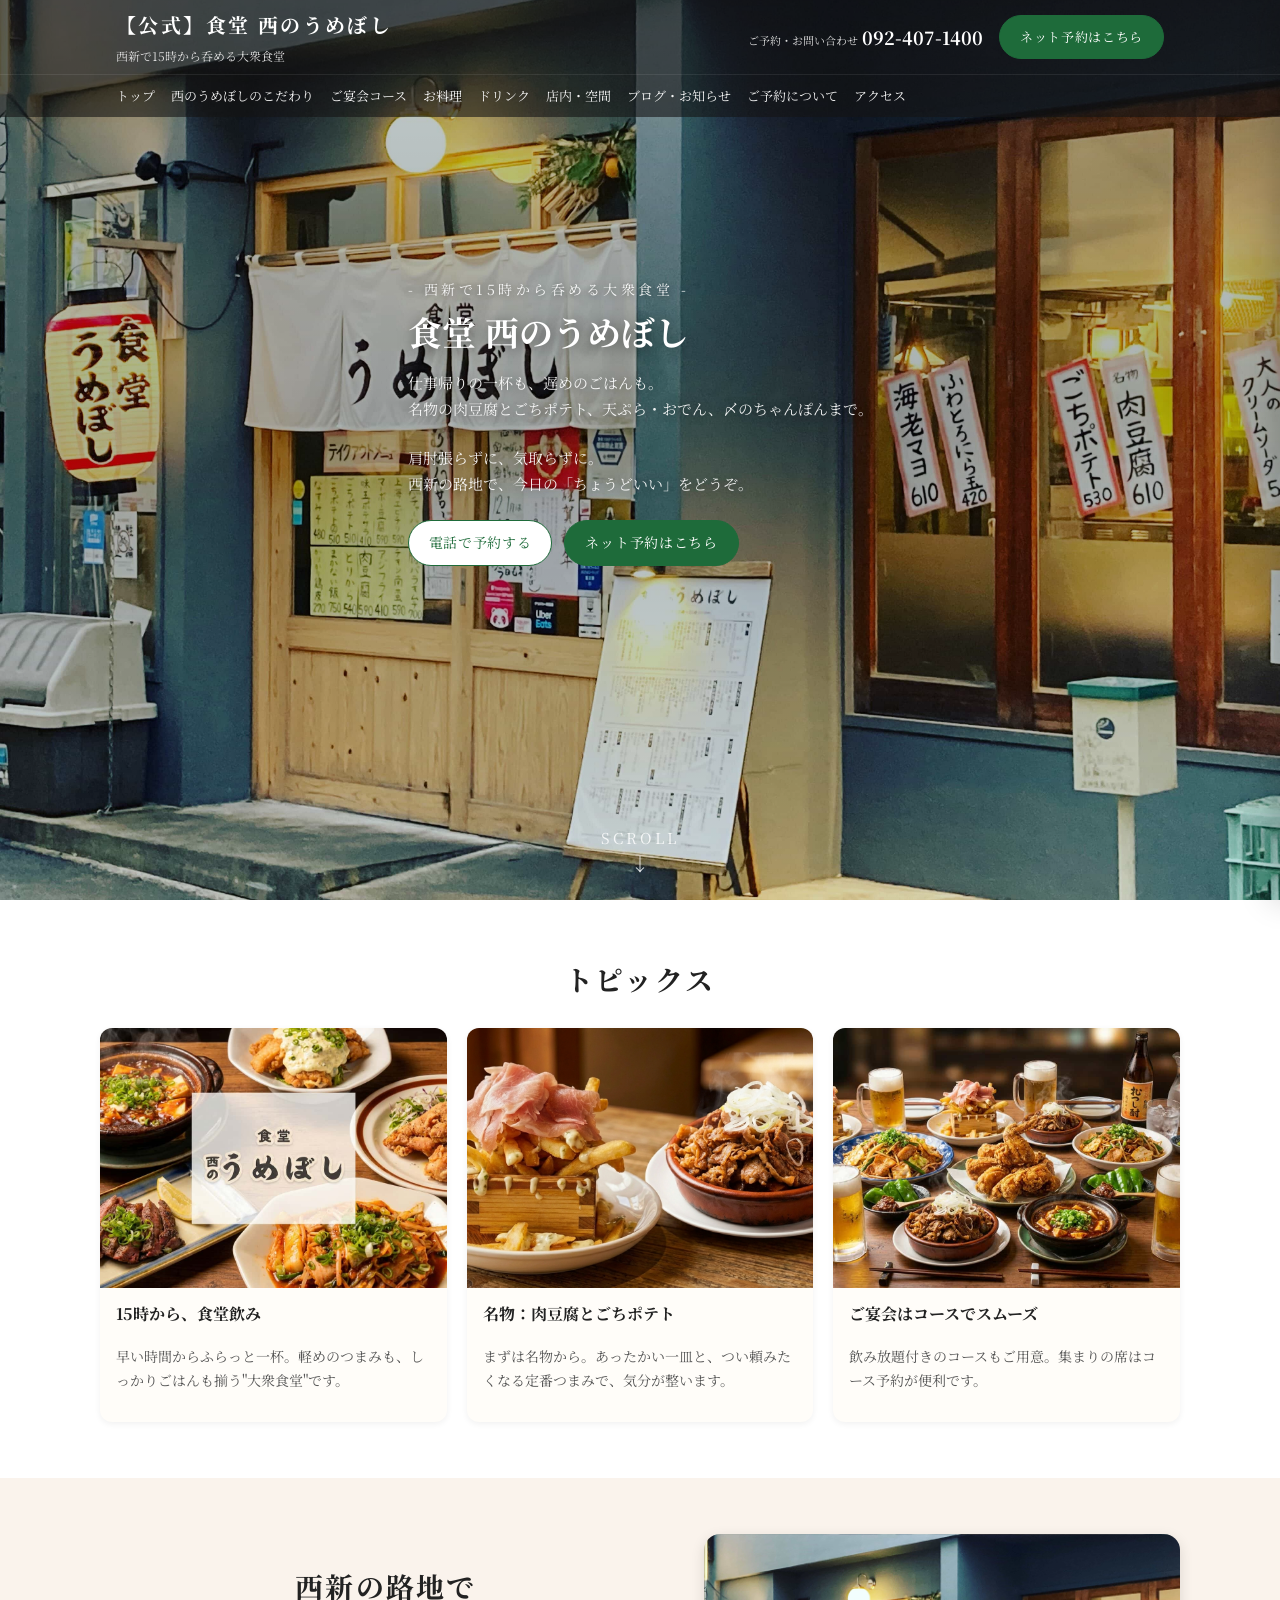
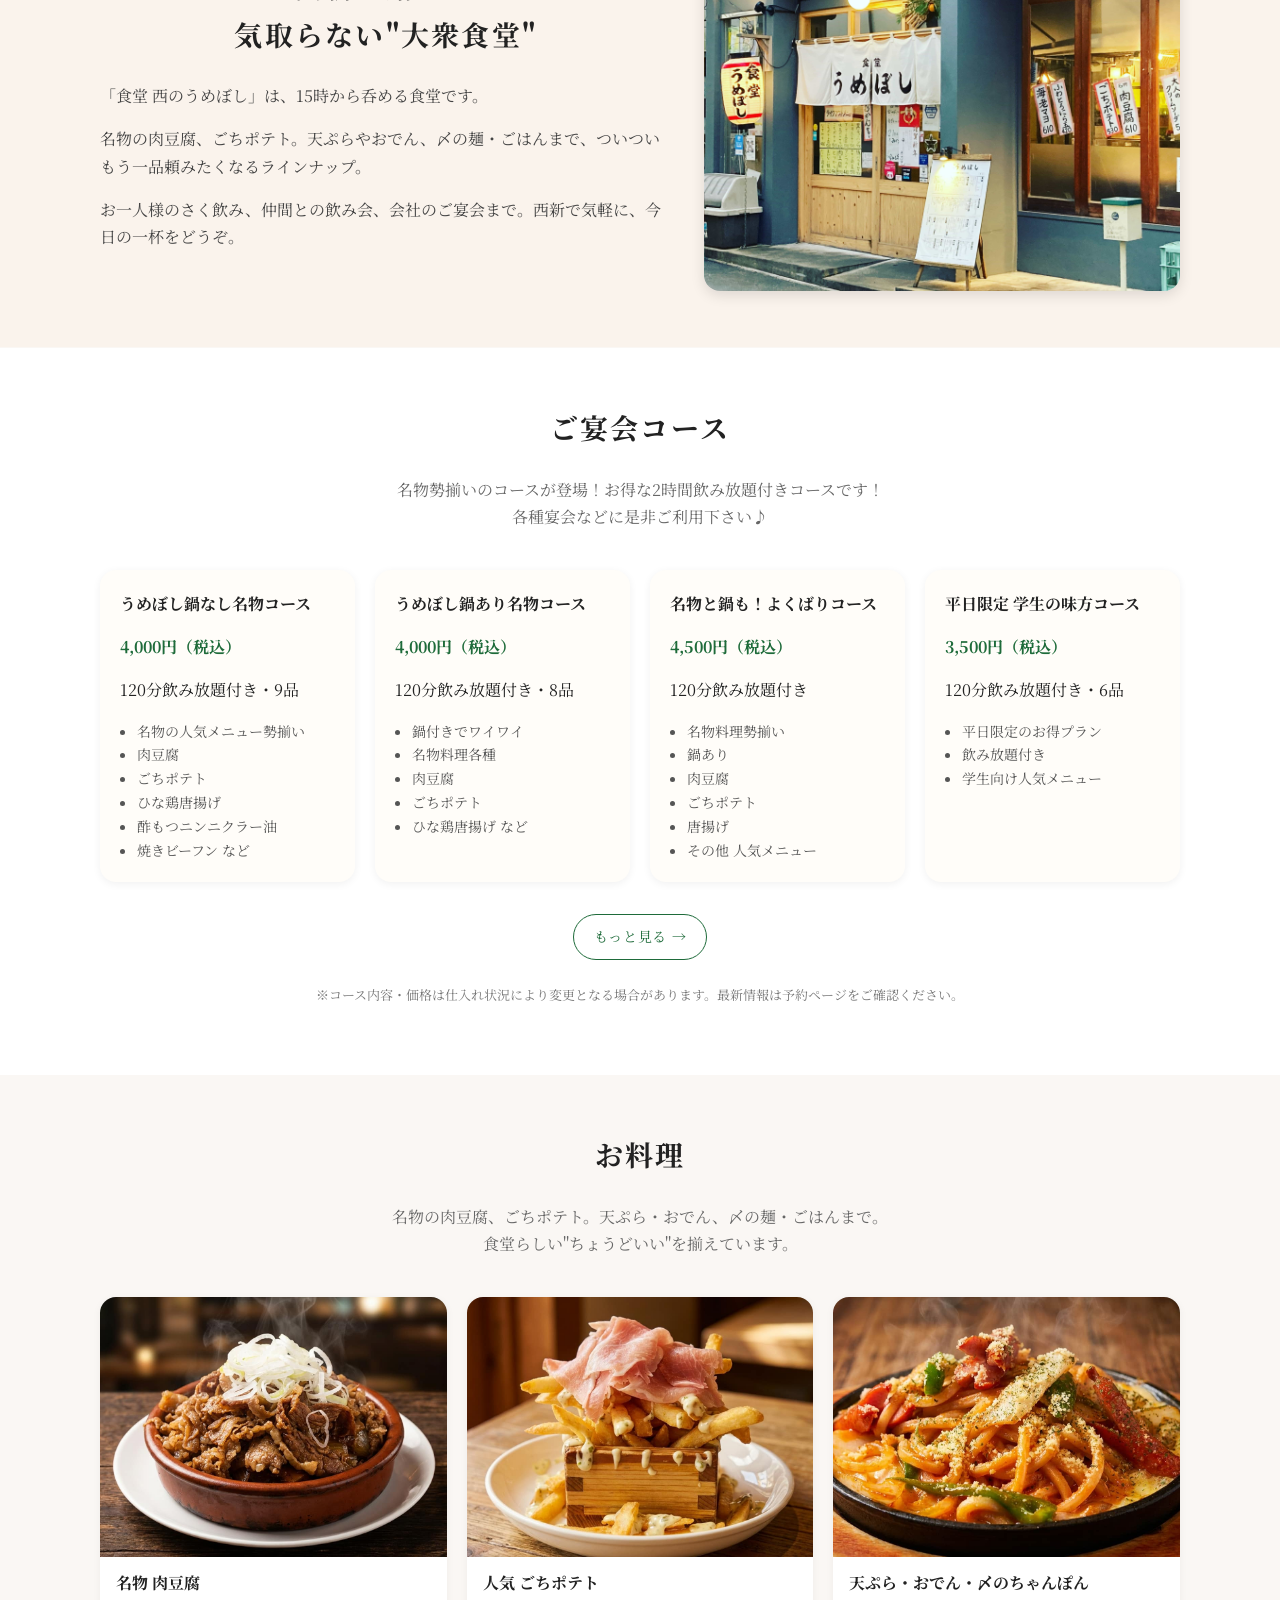
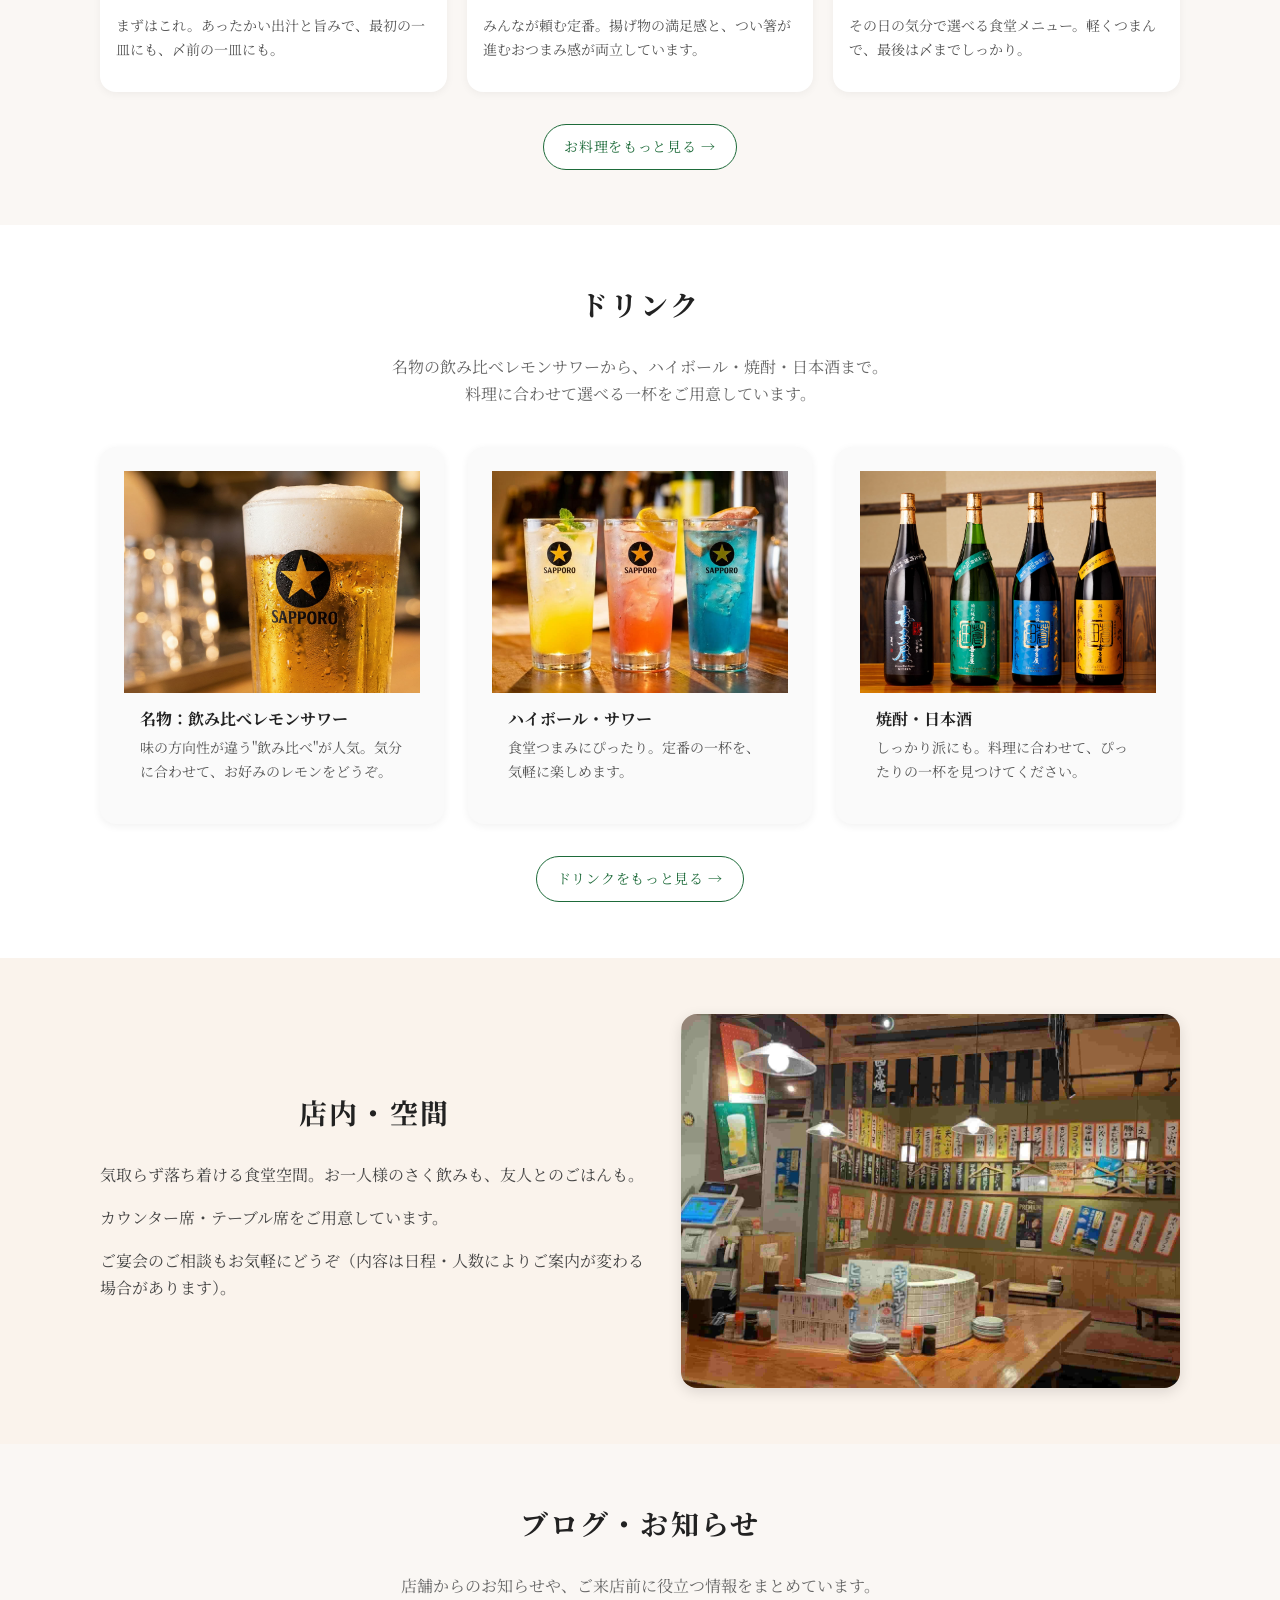
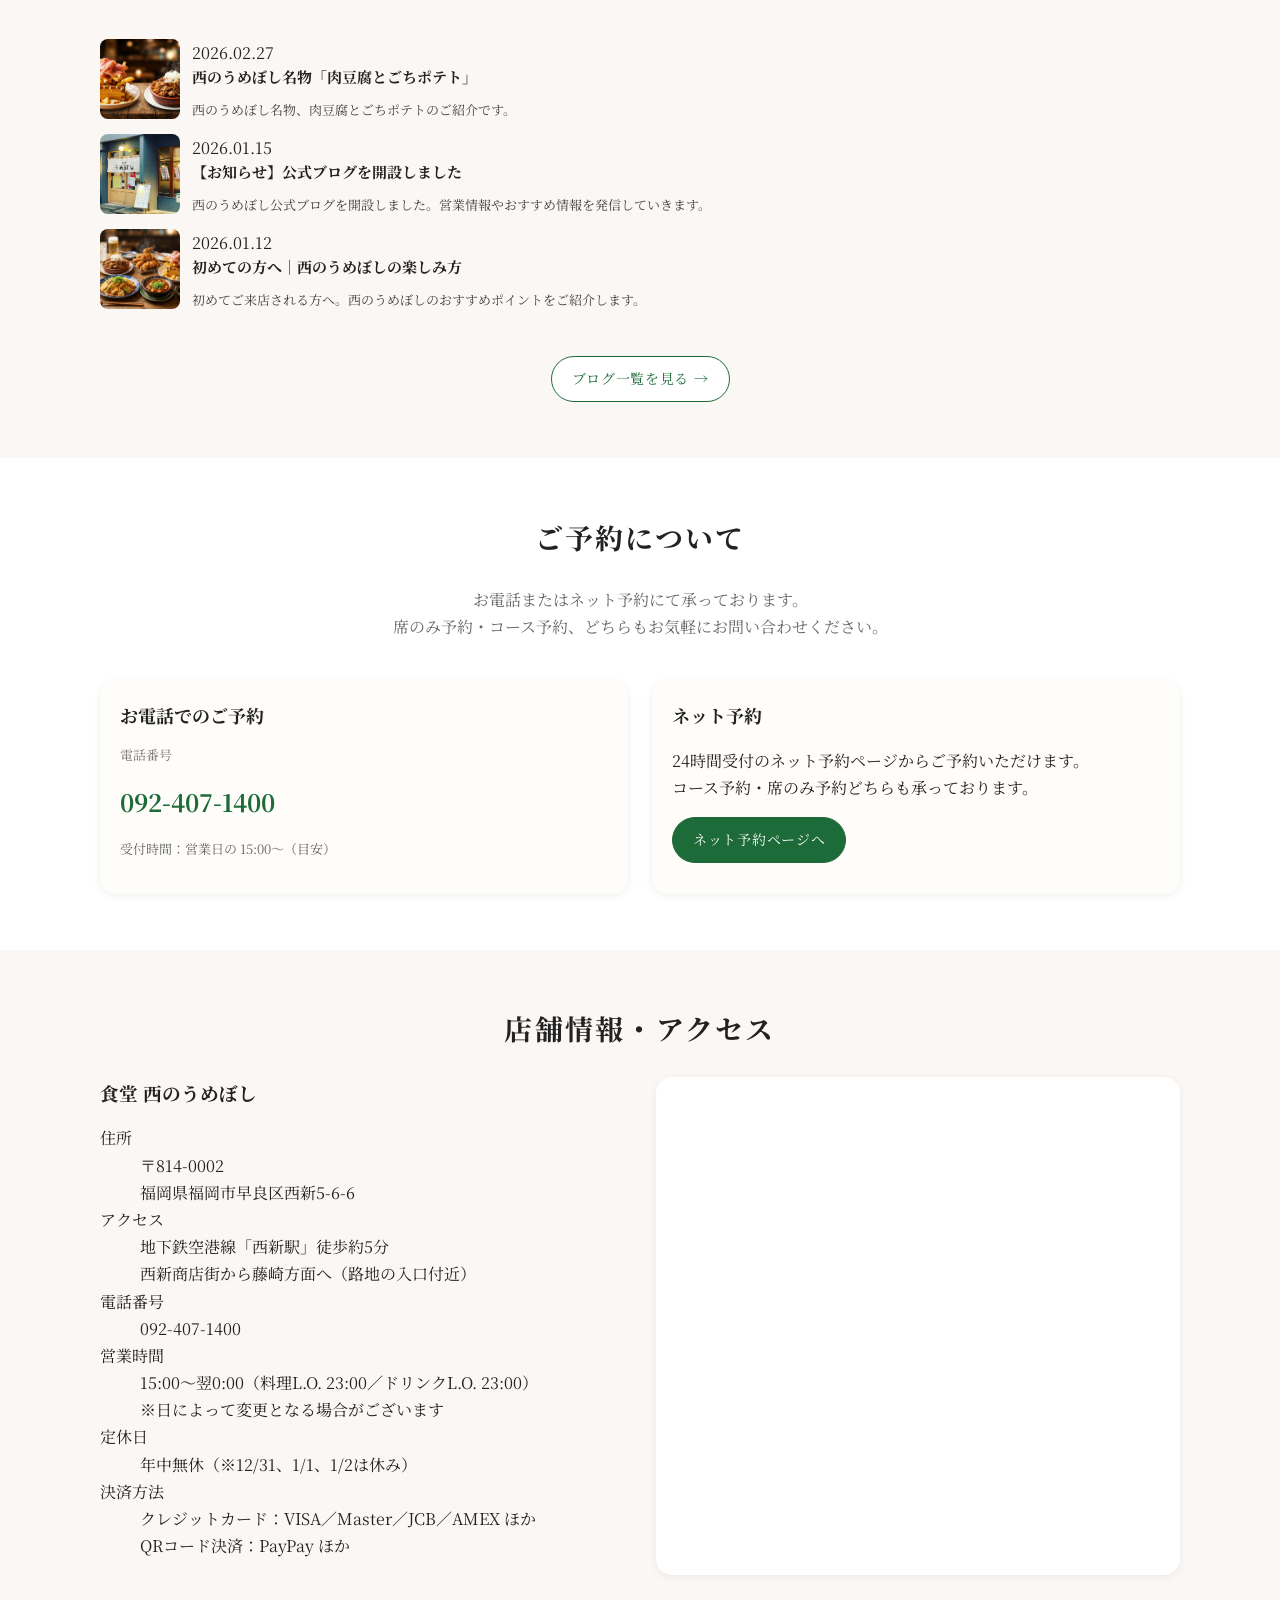
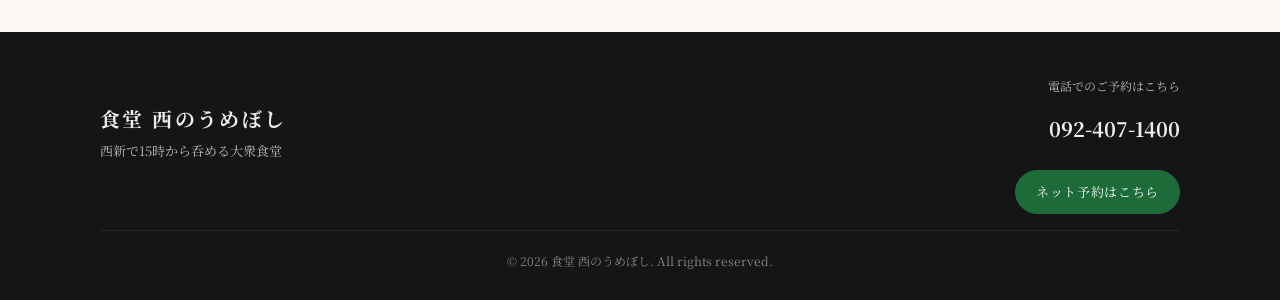
==== commit 1635d6eb: "Fix hash scroll nav, blog fetch format, reduce page padding - common.js: scroll to #reserve/#access " ====
--- a/index.html
+++ b/index.html
@@ -374,7 +374,8 @@
 
   fetch('./blog/posts.json', { cache: 'no-store' })
     .then(r => { if (!r.ok) throw new Error(); return r.json(); })
-    .then(posts => {
+    .then(data => {
+      const posts = data.posts ?? data;
       if (!Array.isArray(posts)) throw new Error();
       posts.sort((a, b) => String(b.date || '').localeCompare(String(a.date || '')));
       const top3 = posts.slice(0, 3);
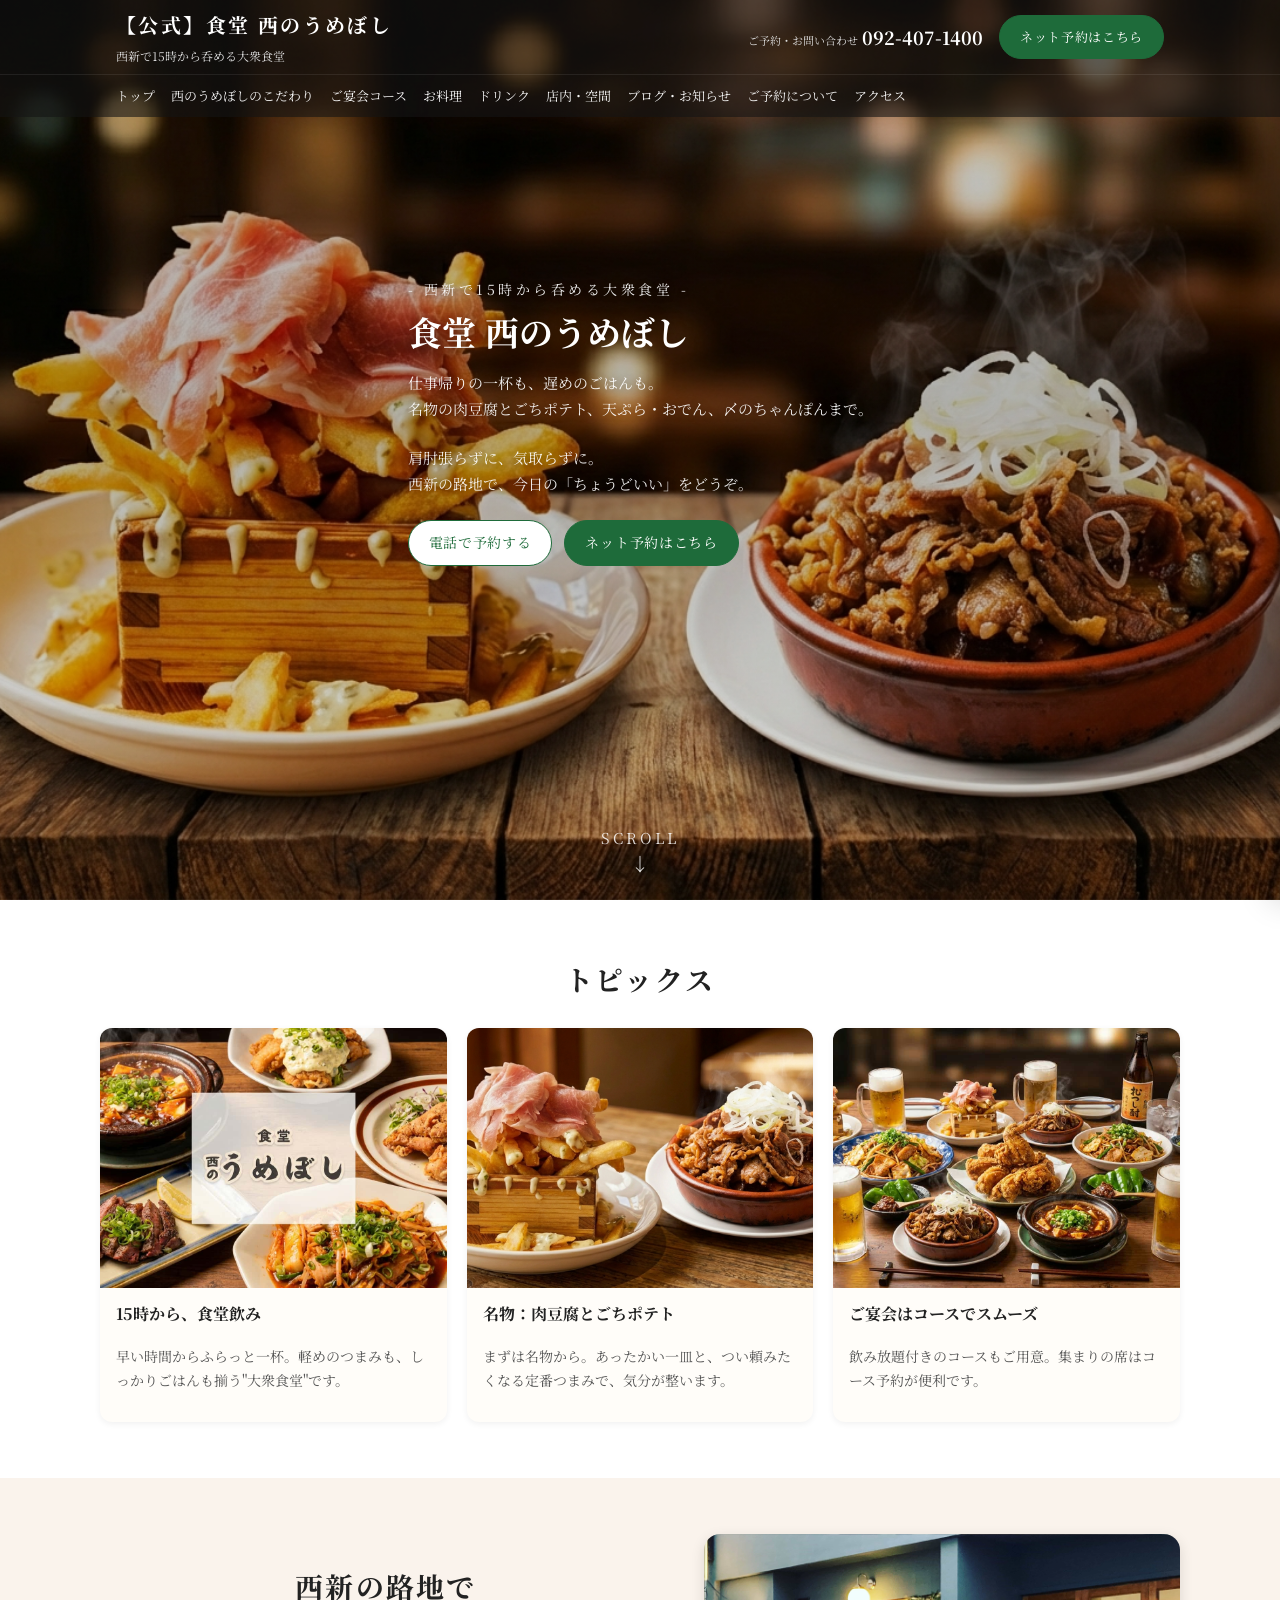
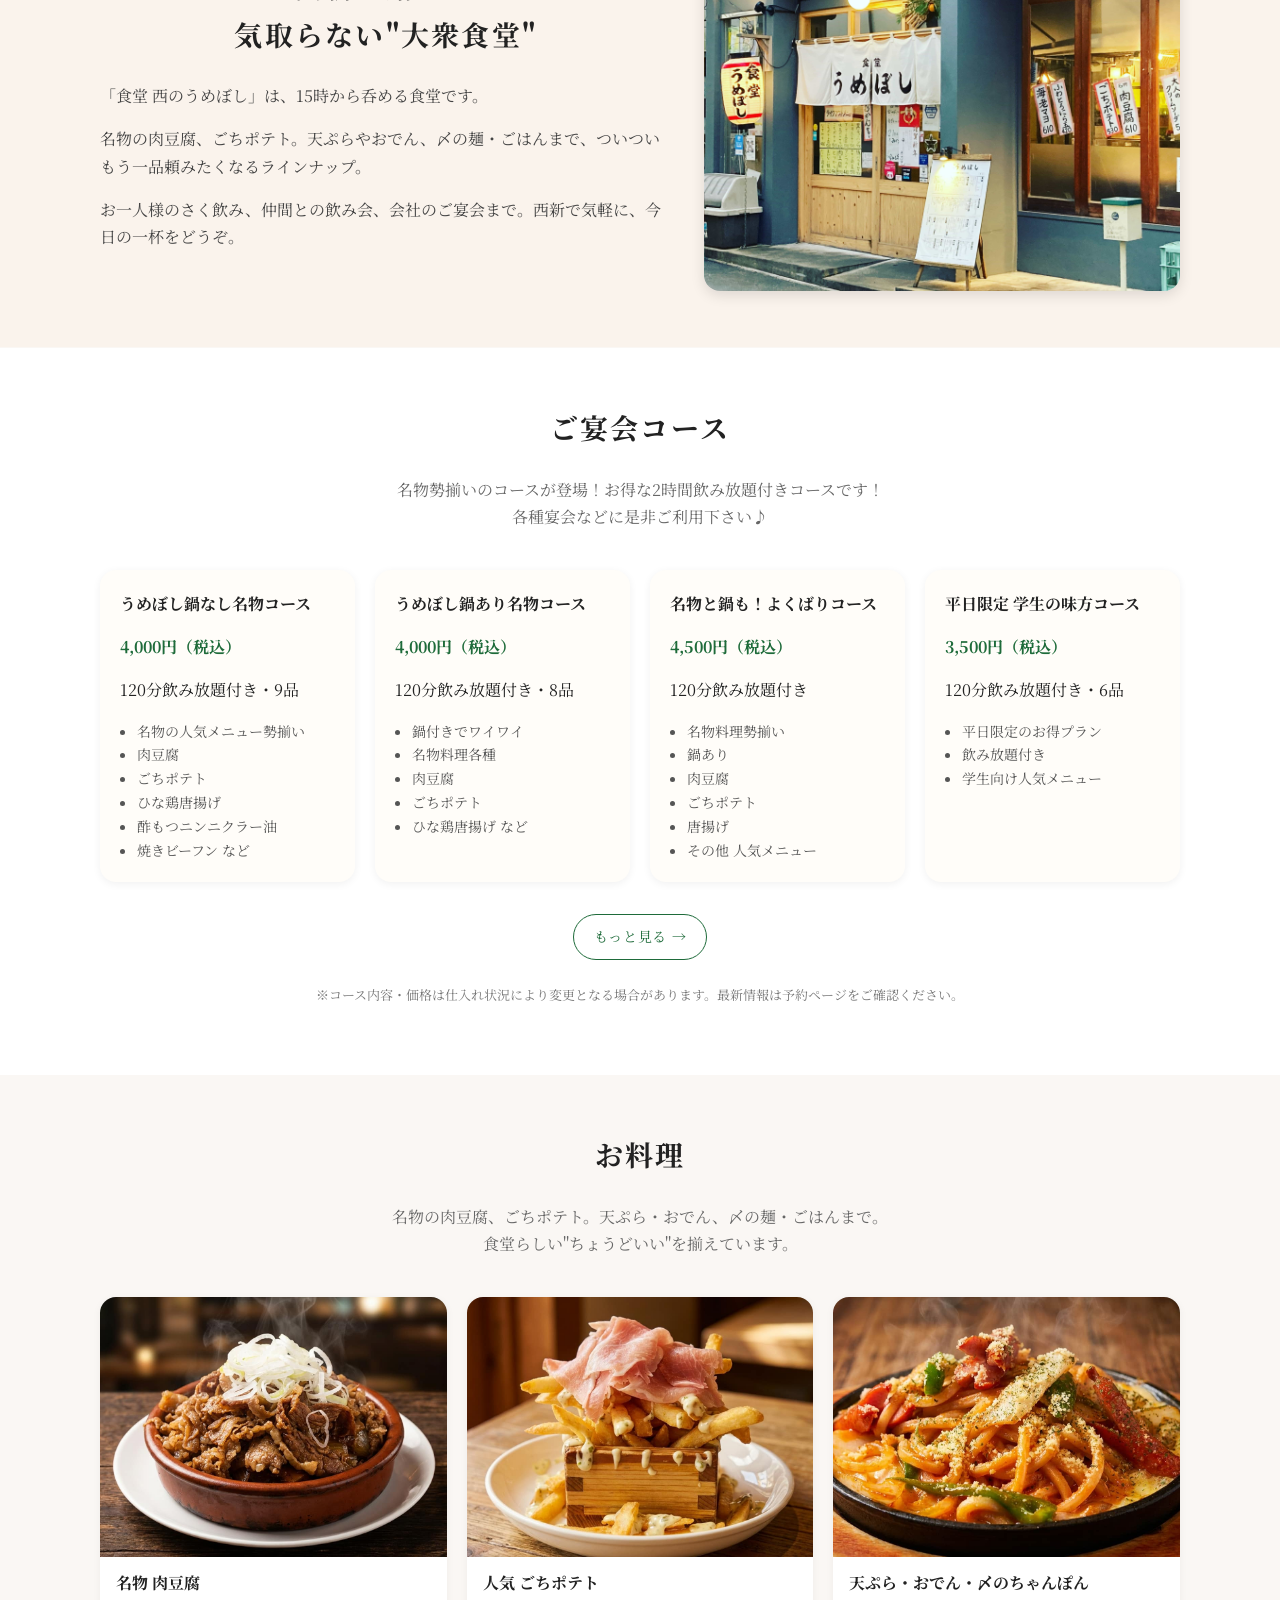
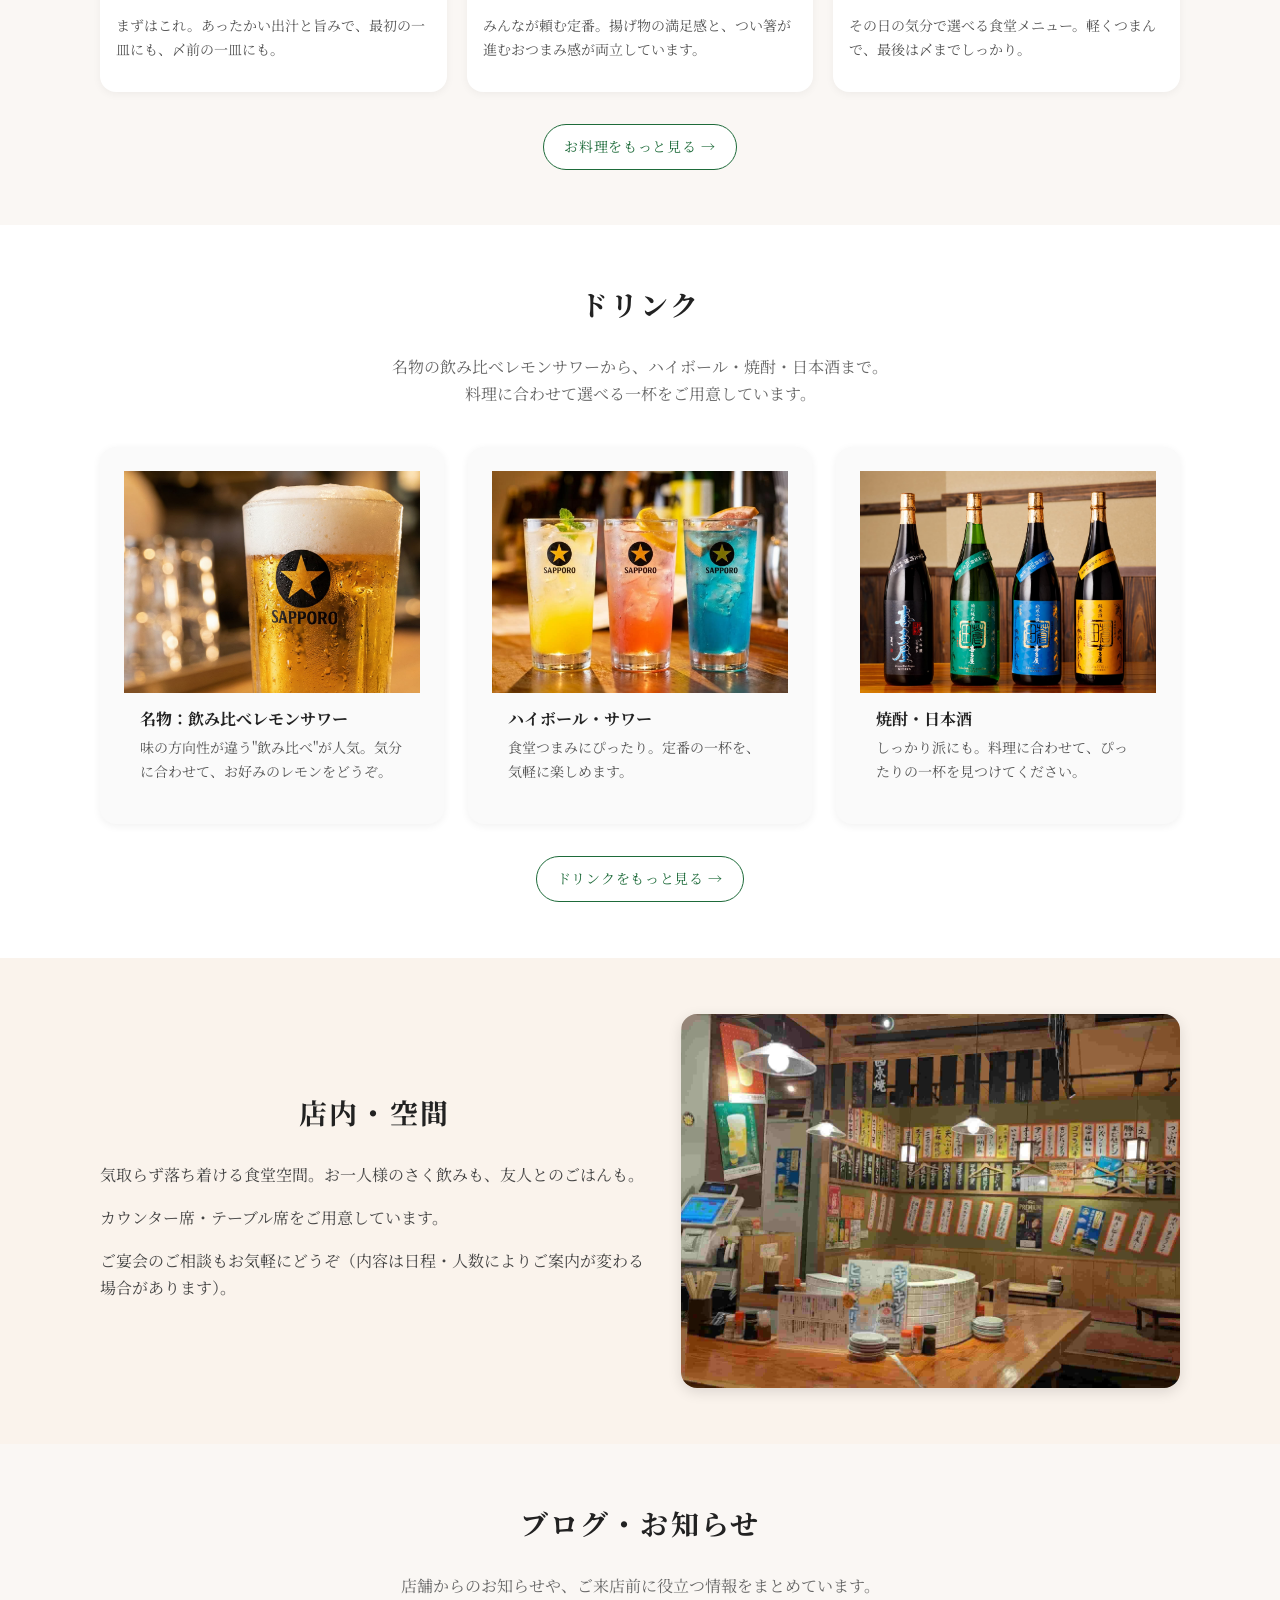
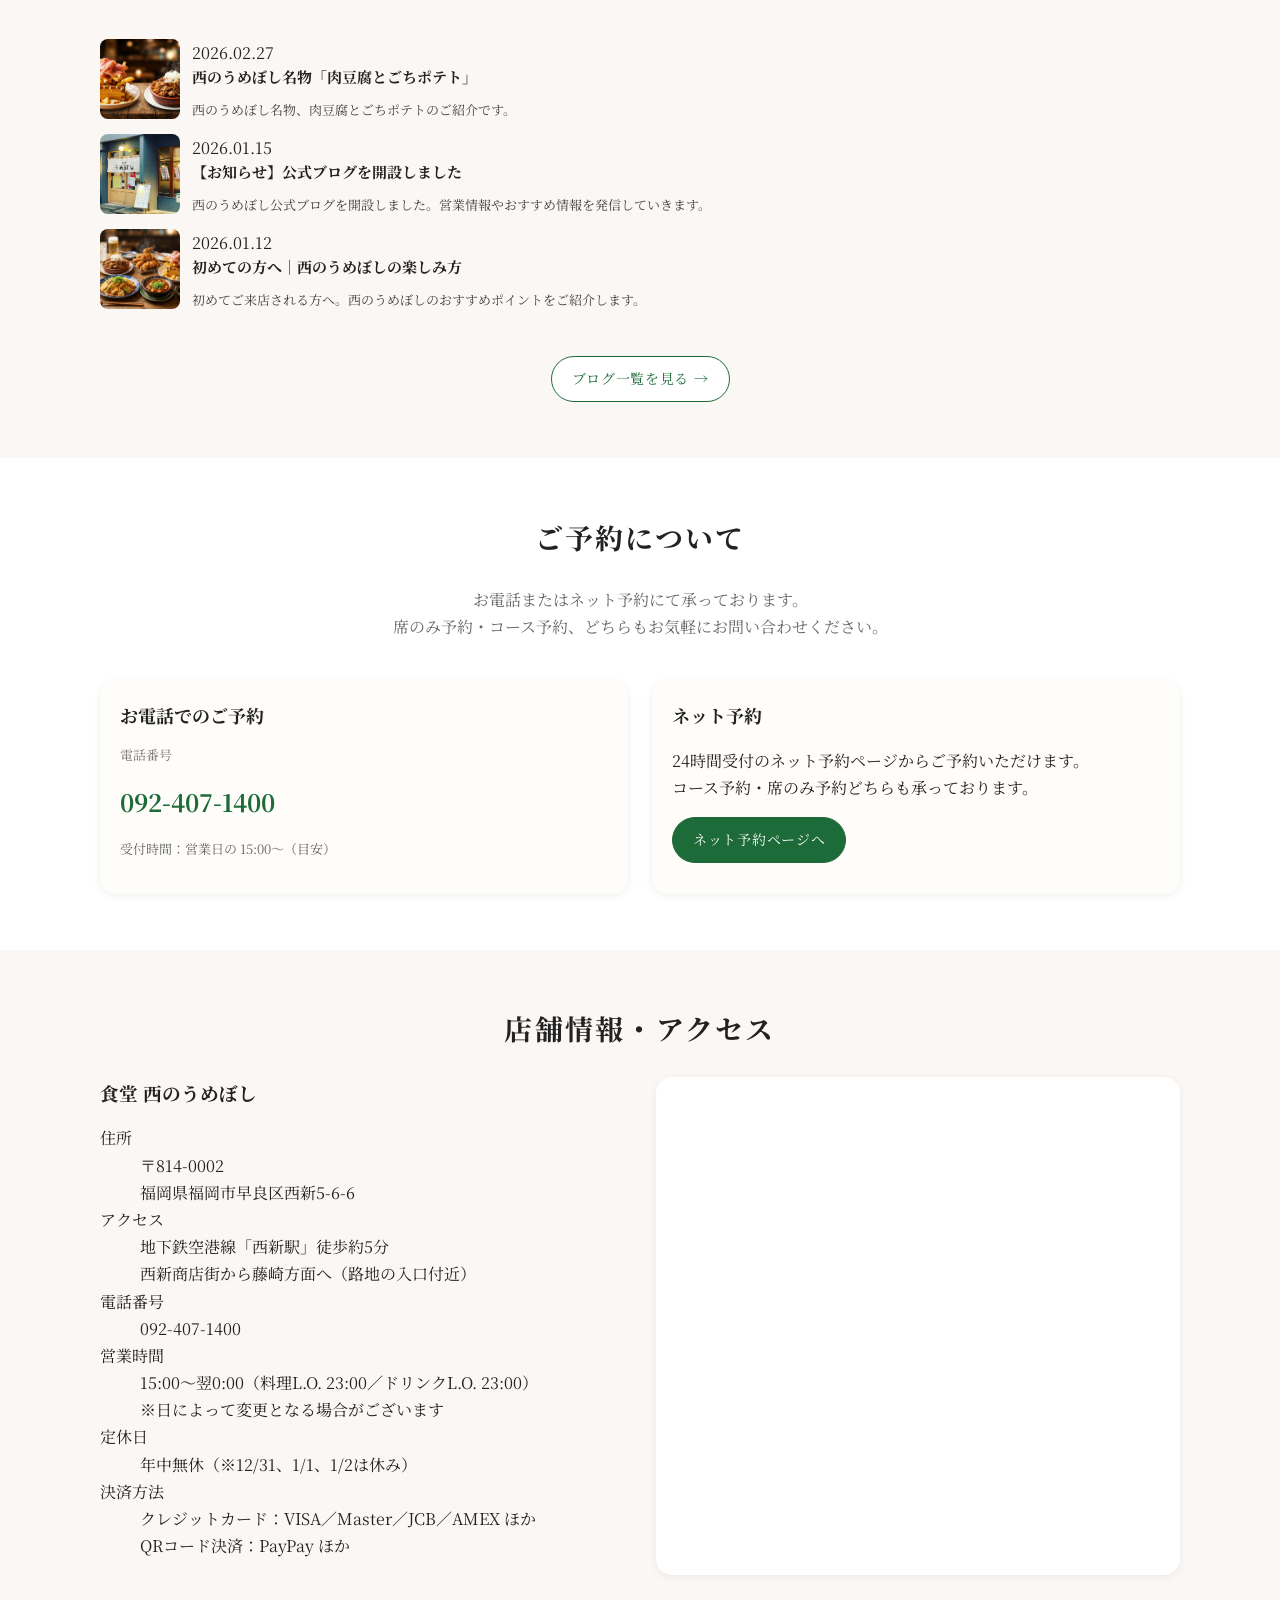
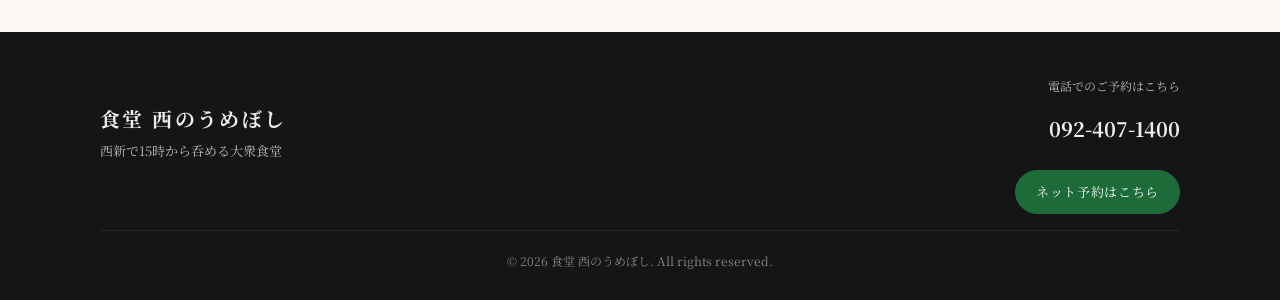
==== commit 835cd775: "SEO: add Instagram sameAs to Restaurant schema Co-Authored-By: Claude Sonnet 4.6 <noreply@anthropic." ====
--- a/index.html
+++ b/index.html
@@ -30,7 +30,7 @@
 
 <meta name="google-site-verification" content="fEvCAuuNOJUX_cIdKbewT7C0nvKQAhyJK-aItCsk_Sc">
 
-<!-- 構造化データ -->
+<!-- 構造化データ：Restaurant -->
 <script type="application/ld+json">
 {
   "@context": "https://schema.org",
@@ -39,8 +39,17 @@
   "image": "https://www.nishinoumeboshi.com/assets/ogp.jpg",
   "url": "https://www.nishinoumeboshi.com/",
   "telephone": "092-407-1400",
-  "servesCuisine": ["居酒屋","食堂"],
+  "servesCuisine": ["居酒屋","食堂","おでん","天ぷら"],
   "priceRange": "￥￥",
+  "hasMenu": "https://www.nishinoumeboshi.com/menu.html",
+  "reservationUrl": "https://autoreserve.com/ja/restaurants/Xspv5Q77krF1416ynquR?rwg_token=AFd1xnFETW1avjTXdnXCkvyqpG2m1to4NNVYYej3zg1fUOO6bxxUPYLLXNE2gwbt2fE8miiSIXOErkpRshzhF9zluyIMDDMB_Cck8e20NO0aOPwvlrjqpcQ%3D",
+  "acceptsReservations": true,
+  "currenciesAccepted": "JPY",
+  "paymentAccepted": "現金, クレジットカード, QRコード決済",
+  "publicAccess": true,
+  "smokingAllowed": false,
+  "hasMap": "https://www.google.com/maps?q=33.5816321,130.3567926",
+  "sameAs": ["https://www.instagram.com/nishino_umeboshi/"],
   "address": {
     "@type": "PostalAddress",
     "streetAddress": "西新5-6-6",
@@ -60,6 +69,80 @@
     "opens": "15:00",
     "closes": "24:00"
   }]
+}
+</script>
+
+<!-- 構造化データ：FAQ（AEO対策） -->
+<script type="application/ld+json">
+{
+  "@context": "https://schema.org",
+  "@type": "FAQPage",
+  "mainEntity": [
+    {
+      "@type": "Question",
+      "name": "西のうめぼしの営業時間は？",
+      "acceptedAnswer": {
+        "@type": "Answer",
+        "text": "毎日15時〜翌0:00（ラストオーダー23:00）営業しています。"
+      }
+    },
+    {
+      "@type": "Question",
+      "name": "食堂 西のうめぼしはどこにありますか？",
+      "acceptedAnswer": {
+        "@type": "Answer",
+        "text": "福岡市早良区西新5-6-6にあります。地下鉄空港線「西新駅」から徒歩約5分です。西新商店街から藤崎方面へすぐの路地にあります。"
+      }
+    },
+    {
+      "@type": "Question",
+      "name": "予約はできますか？",
+      "acceptedAnswer": {
+        "@type": "Answer",
+        "text": "はい、ネット予約またはお電話（092-407-1400）にてご予約いただけます。席のみ予約・コース予約どちらも承っています。"
+      }
+    },
+    {
+      "@type": "Question",
+      "name": "定休日はありますか？",
+      "acceptedAnswer": {
+        "@type": "Answer",
+        "text": "年中無休で営業しています（12/31・1/1・1/2は休業）。"
+      }
+    },
+    {
+      "@type": "Question",
+      "name": "駐車場はありますか？",
+      "acceptedAnswer": {
+        "@type": "Answer",
+        "text": "申し訳ございませんが、専用駐車場のご用意はございません。近隣のコインパーキングをご利用ください。"
+      }
+    },
+    {
+      "@type": "Question",
+      "name": "支払い方法は何が使えますか？",
+      "acceptedAnswer": {
+        "@type": "Answer",
+        "text": "現金・クレジットカード（VISA／Master／JCB／AMEX ほか）・QRコード決済（PayPay ほか）に対応しています。"
+      }
+    },
+    {
+      "@type": "Question",
+      "name": "名物メニューは何ですか？",
+      "acceptedAnswer": {
+        "@type": "Answer",
+        "text": "名物の「肉豆腐」と「ごちポテト」が人気です。天ぷら・おでん・〆のちゃんぽんもご好評いただいています。"
+      }
+    },
+    {
+      "@type": "Question",
+      "name": "何時から営業していますか？",
+      "acceptedAnswer": {
+        "@type": "Answer",
+        "text": "15時から営業しています。仕事帰りや早い時間からでも気軽にお越しいただけます。"
+      }
+    }
+  ]
 }
 </script>
 
--- a/style.css
+++ b/style.css
@@ -541,7 +541,9 @@
 /* --------------- course --------------- */
 
 /* course: section image */
-.course-hero{
+.course-hero,
+.menu-feature-image,
+.drink-feature-image{
   margin: 18px auto 26px;
   border-radius: 16px;
   overflow: hidden;
@@ -549,7 +551,9 @@
   max-width: 1080px;
 }
 
-.course-hero img{
+.course-hero img,
+.menu-feature-image img,
+.drink-feature-image img{
   width: 100%;
   height: auto;
   display: block;
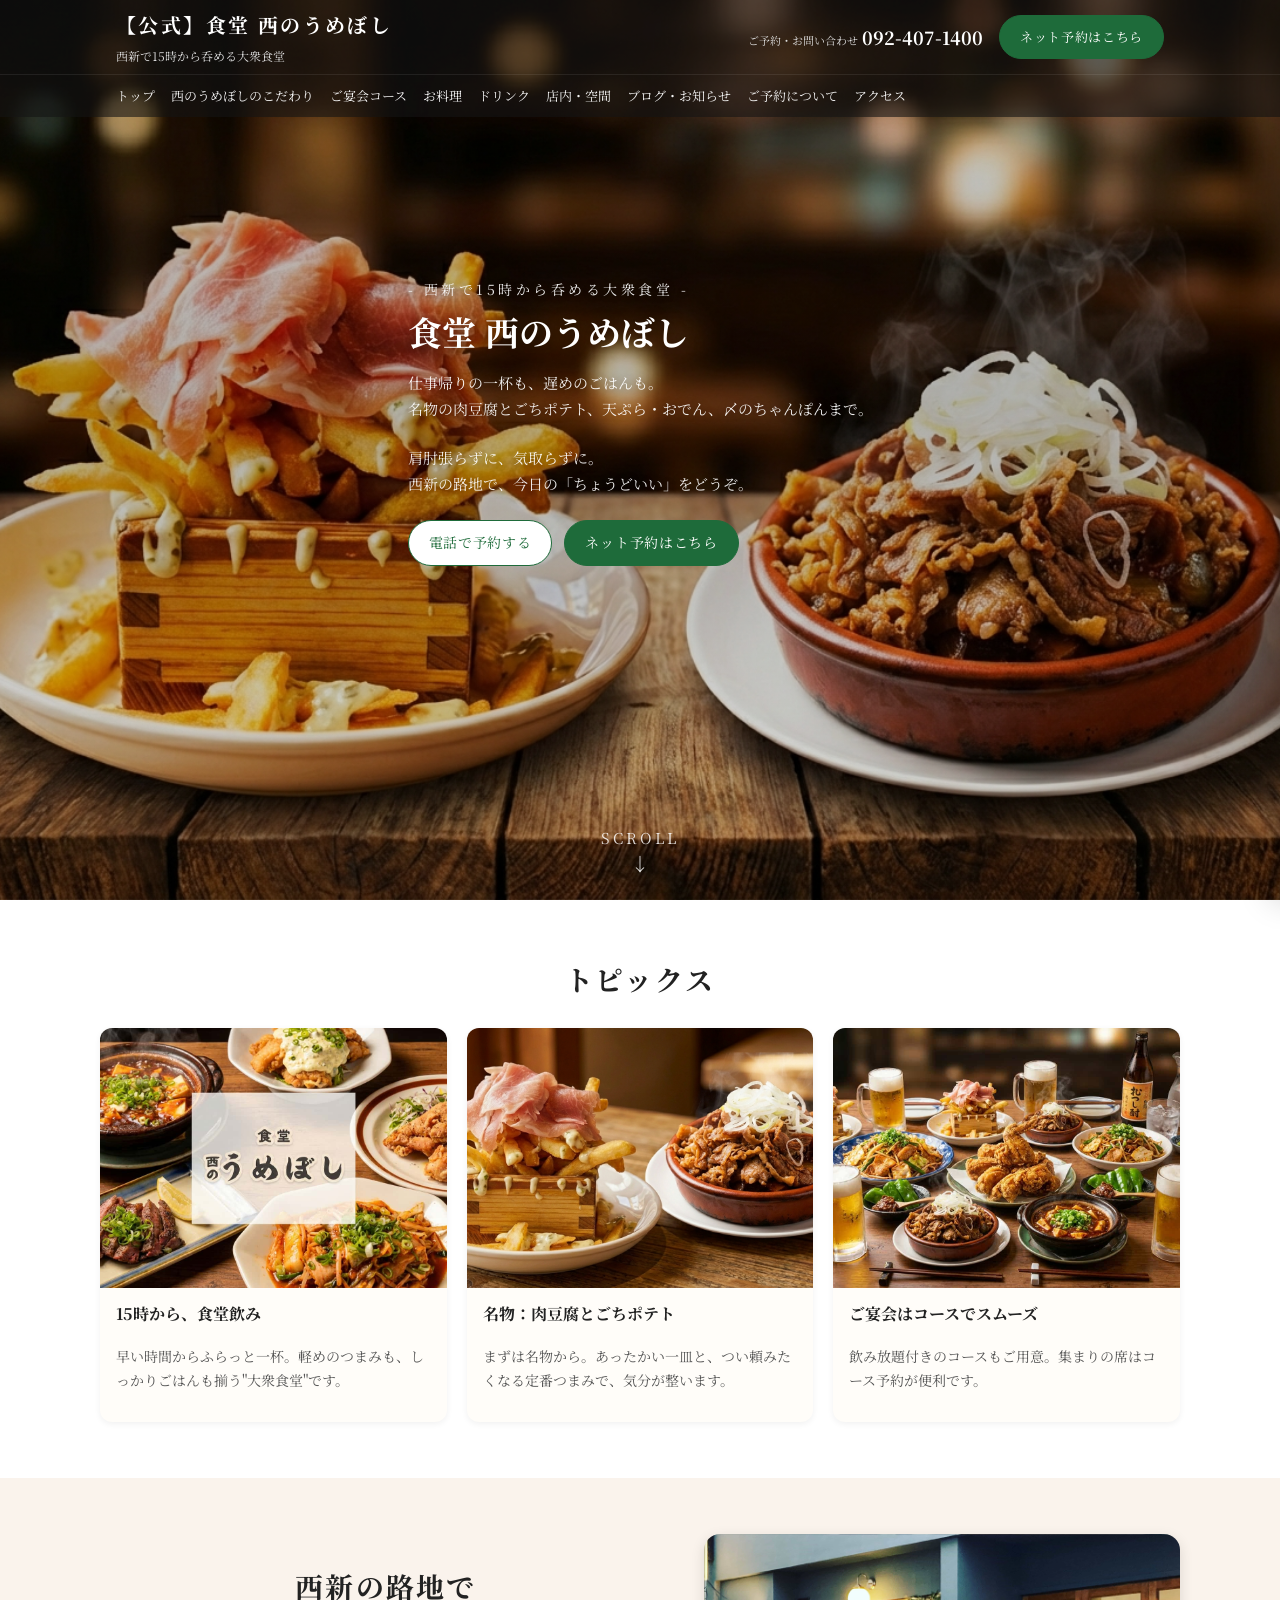
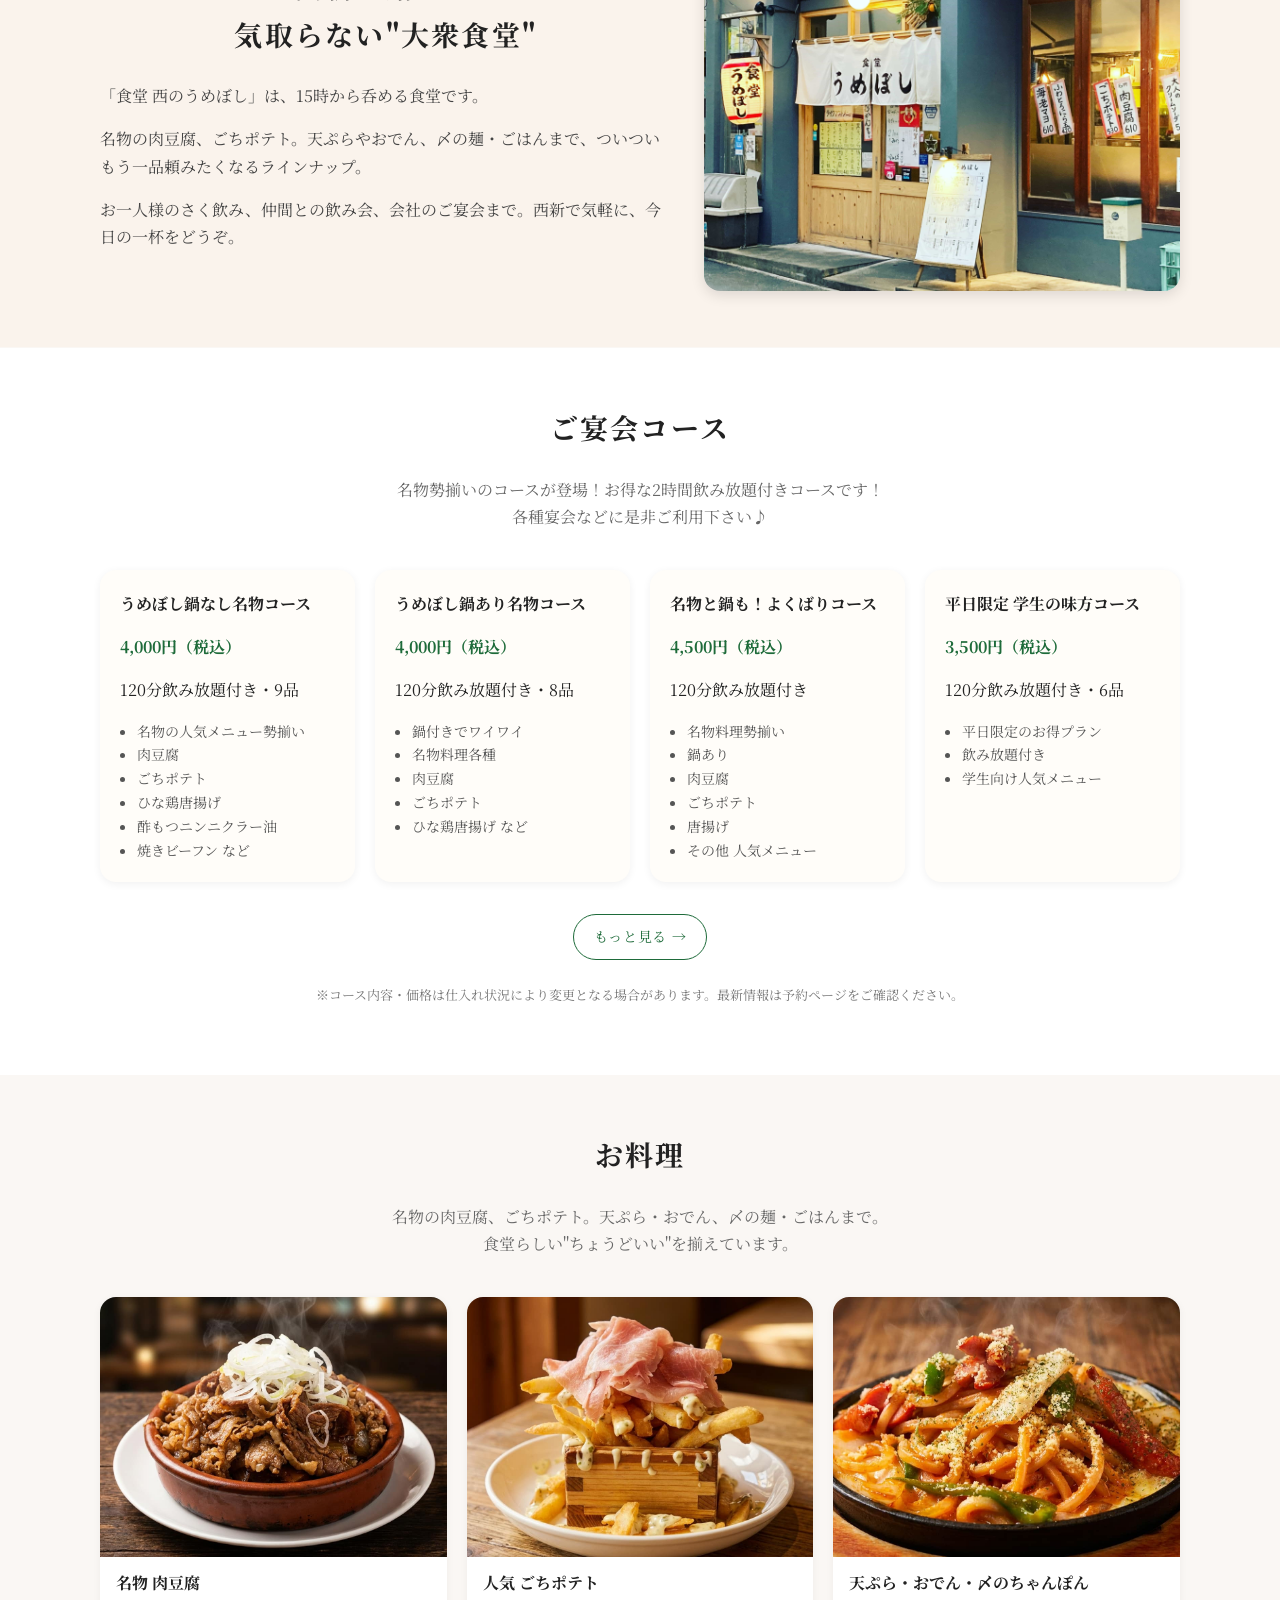
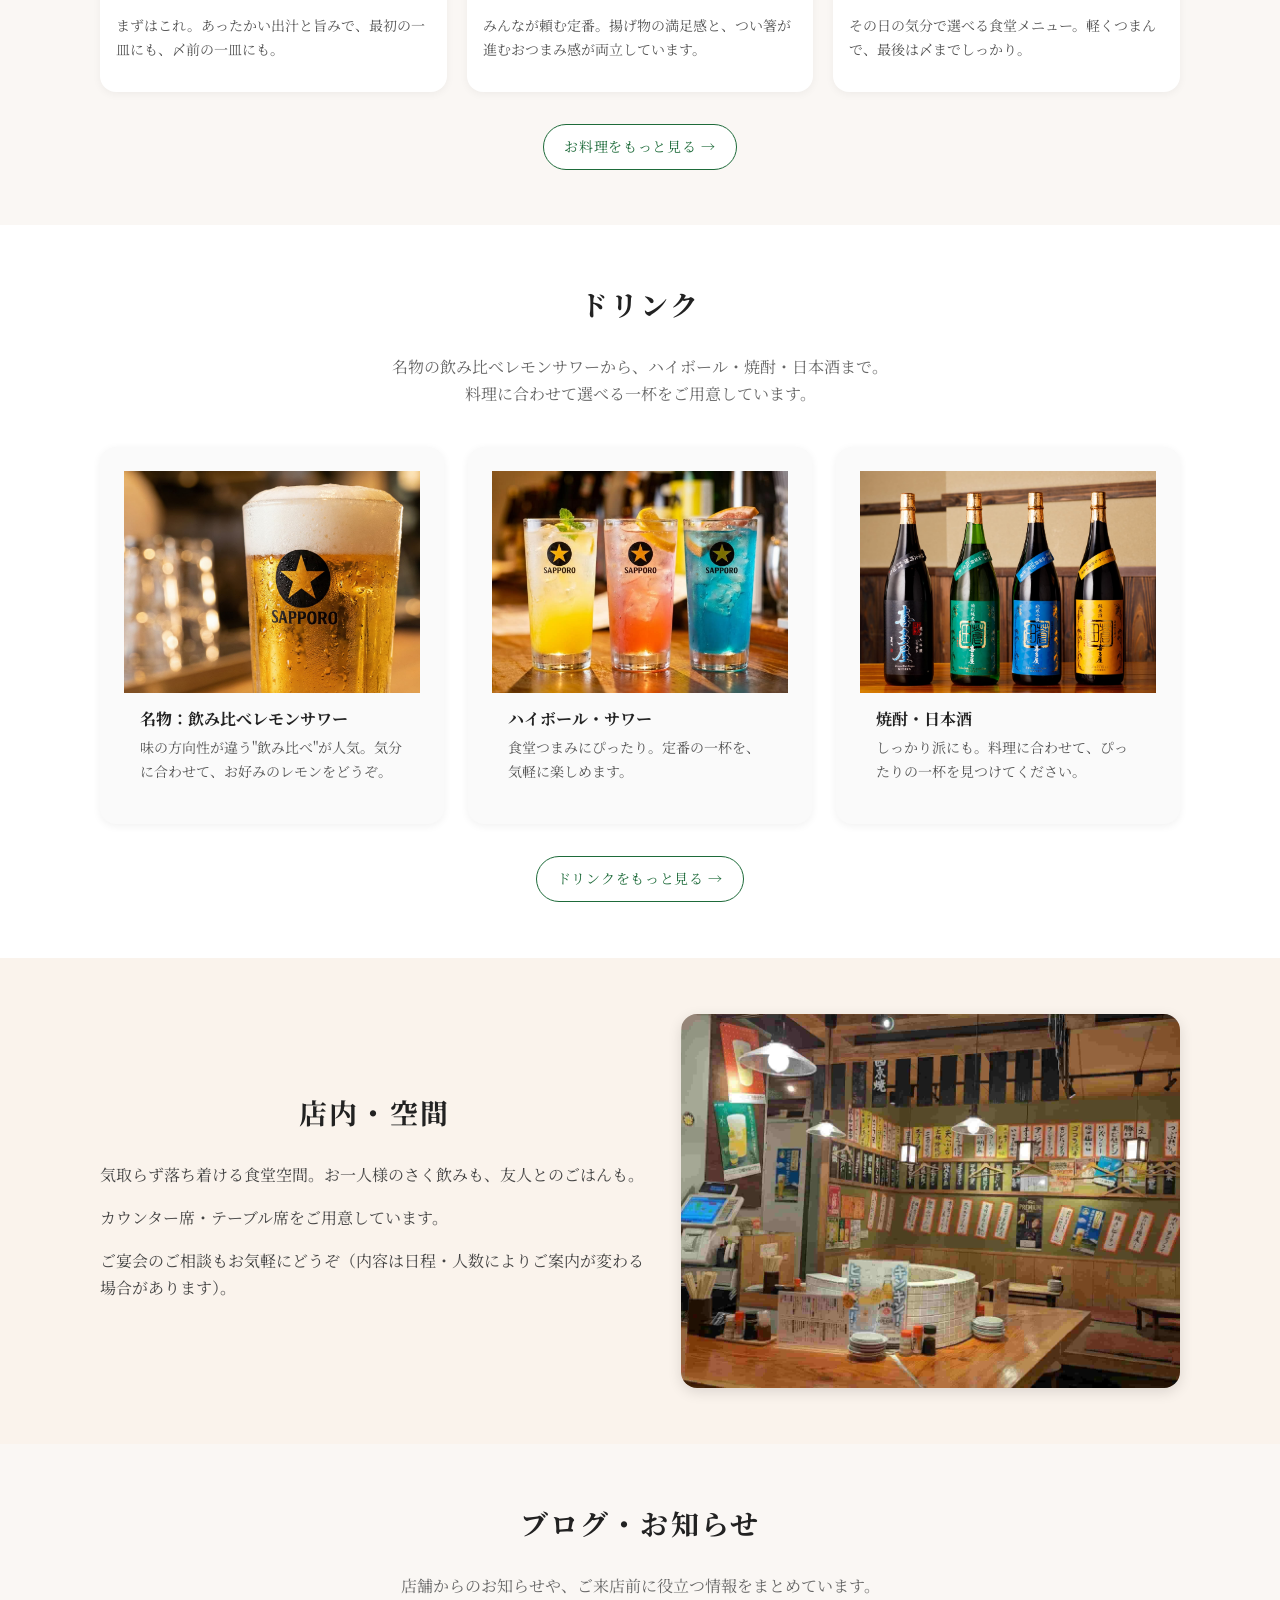
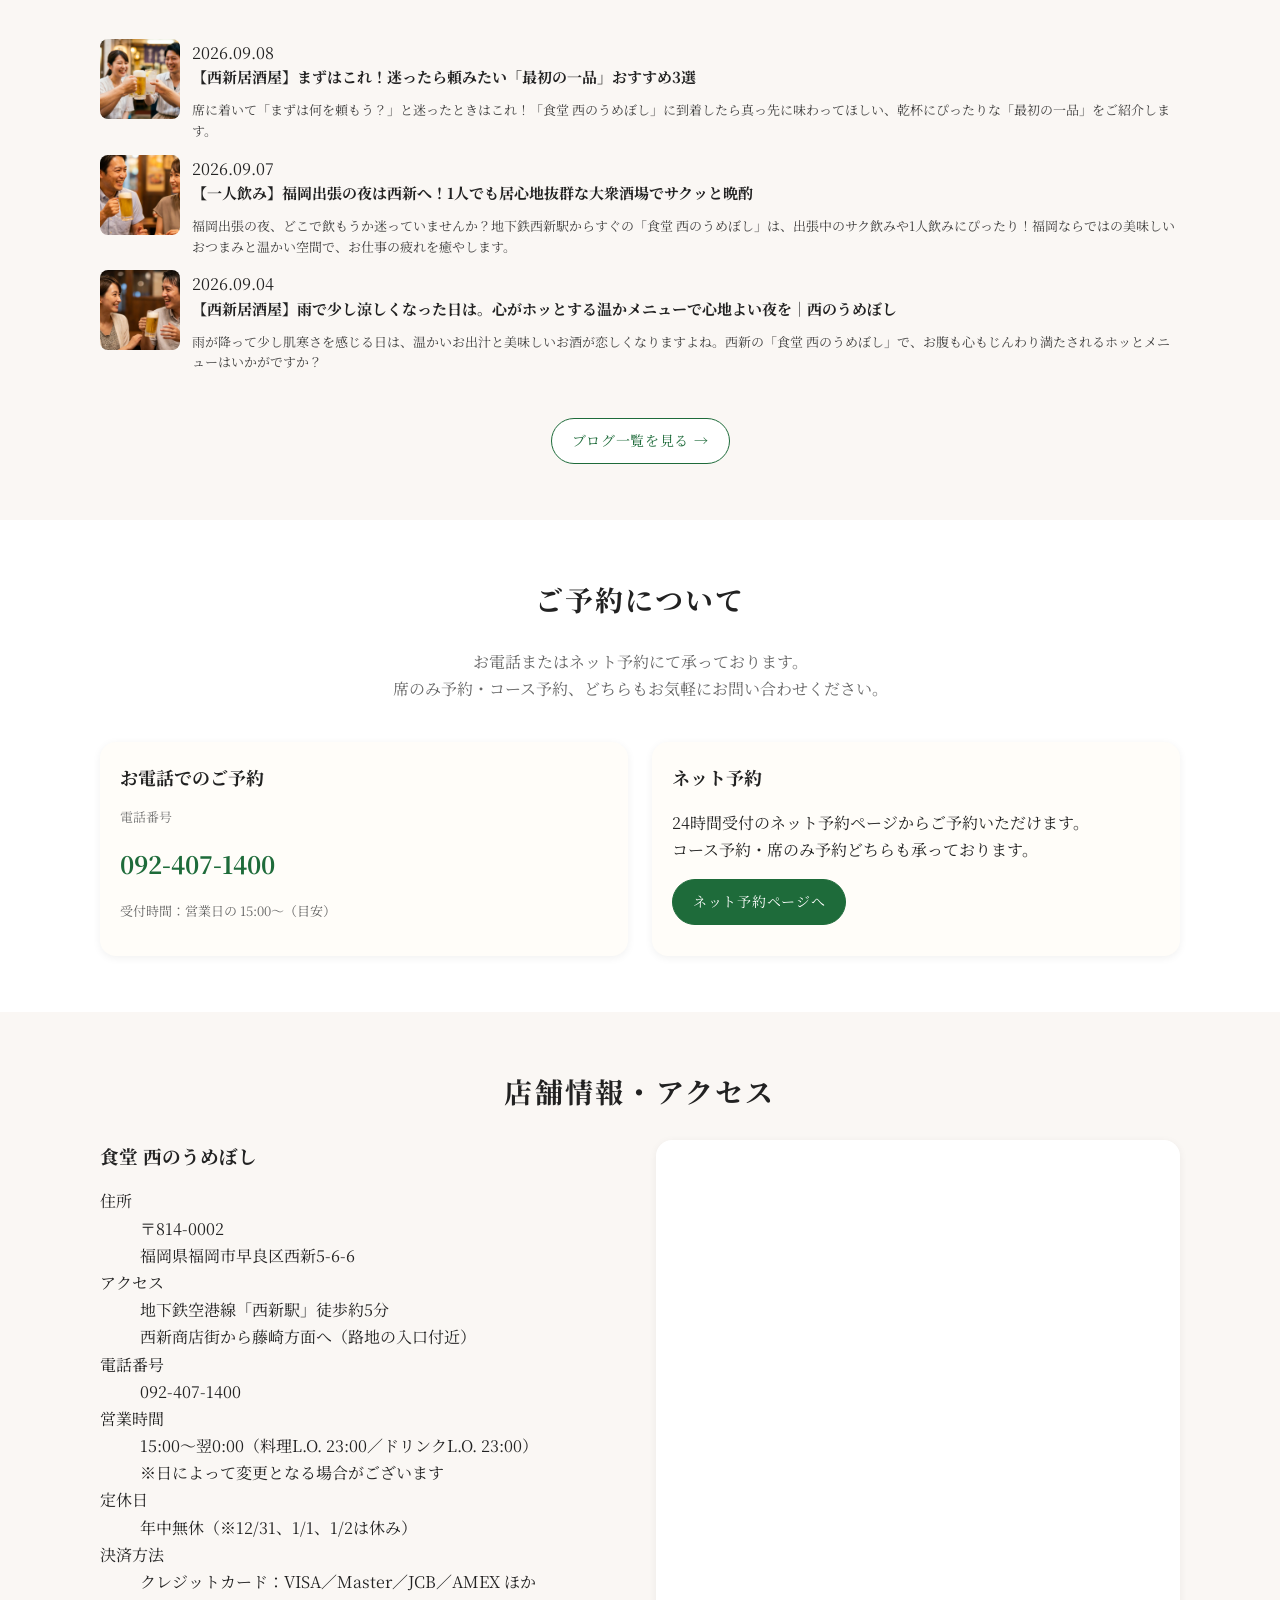
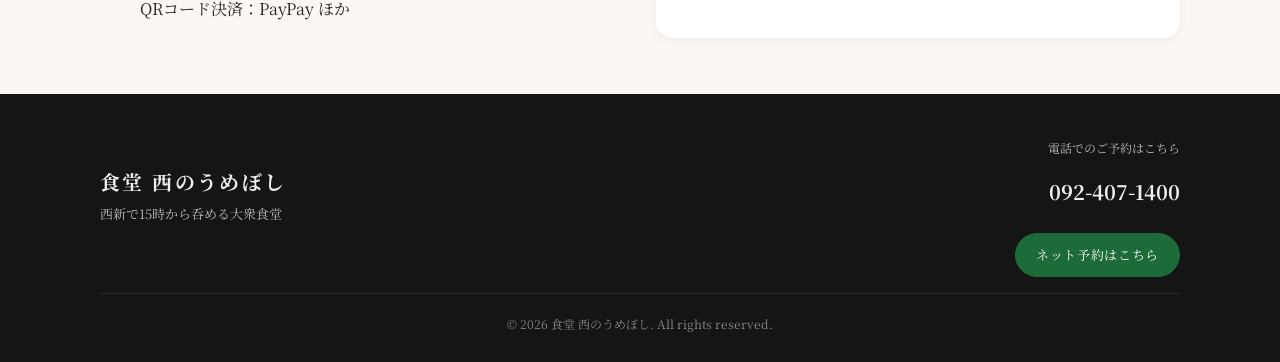
==== commit b8afc7e9: "SEO: index/blog の内部リンクを / 形式に統一・記事canonicalをslug別に - index.html / blog/index.html: ./blog/index.html" ====
--- a/index.html
+++ b/index.html
@@ -313,7 +313,7 @@
       </div>
 
       <div class="more-link">
-        <a class="btn-secondary" href="./course.html">もっと見る →</a>
+        <a class="btn-secondary" href="/course.html">もっと見る →</a>
       </div>
 
       <p class="course-note">
@@ -347,7 +347,7 @@
       </div>
 
       <div class="more-link">
-        <a href="./menu.html" class="btn-secondary">お料理をもっと見る →</a>
+        <a href="/menu.html" class="btn-secondary">お料理をもっと見る →</a>
       </div>
     </div>
   </section>
@@ -377,7 +377,7 @@
       </div>
 
       <div class="more-link">
-        <a href="./drink.html" class="btn-secondary">ドリンクをもっと見る →</a>
+        <a href="/drink.html" class="btn-secondary">ドリンクをもっと見る →</a>
       </div>
     </div>
   </section>
@@ -403,7 +403,7 @@
 
       <div class="blog-grid" id="blog-latest-grid">
         <article class="blog-card">
-          <a href="./blog/index.html">
+          <a href="/blog/">
             <div class="blog-body">
               <h3 class="blog-title">ブログ一覧を見る</h3>
               <p class="blog-excerpt">最新情報やおすすめ記事を掲載しています。</p>
@@ -413,7 +413,7 @@
       </div>
 
       <div class="more-link">
-        <a href="./blog/index.html" class="btn-secondary">ブログ一覧を見る →</a>
+        <a href="/blog/" class="btn-secondary">ブログ一覧を見る →</a>
       </div>
     </div>
   </section>
@@ -469,7 +469,7 @@
         const el  = document.createElement('article');
         el.className = 'blog-card';
         el.innerHTML = `
-          <a href="./blog/posts/post.html?slug=${encodeURIComponent(p.slug)}">
+          <a href="/blog/posts/post.html?slug=${encodeURIComponent(p.slug)}">
             <div class="blog-image" style="${bg}"></div>
             <div class="blog-body">
               <time class="blog-date" datetime="${esc(p.date)}">${fmtDate(p.date)}</time>
@@ -483,7 +483,7 @@
     .catch(() => {
       grid.innerHTML = `
         <article class="blog-card">
-          <a href="./blog/index.html">
+          <a href="/blog/">
             <div class="blog-body">
               <h3 class="blog-title">ブログ一覧を見る</h3>
               <p class="blog-excerpt">最新情報やおすすめ記事を掲載しています。</p>
@@ -494,19 +494,5 @@
 })();
 </script>
 
-<!-- Netlify Identity: 招待メールのトークンを受け取ってadminへリダイレクト -->
-<script src="https://identity.netlify.com/v1/netlify-identity-widget.js"></script>
-<script>
-  if (window.netlifyIdentity) {
-    window.netlifyIdentity.on('init', function(user) {
-      if (!user) {
-        window.netlifyIdentity.on('login', function() {
-          document.location.href = '/admin/';
-        });
-      }
-    });
-  }
-</script>
-
 </body>
 </html>
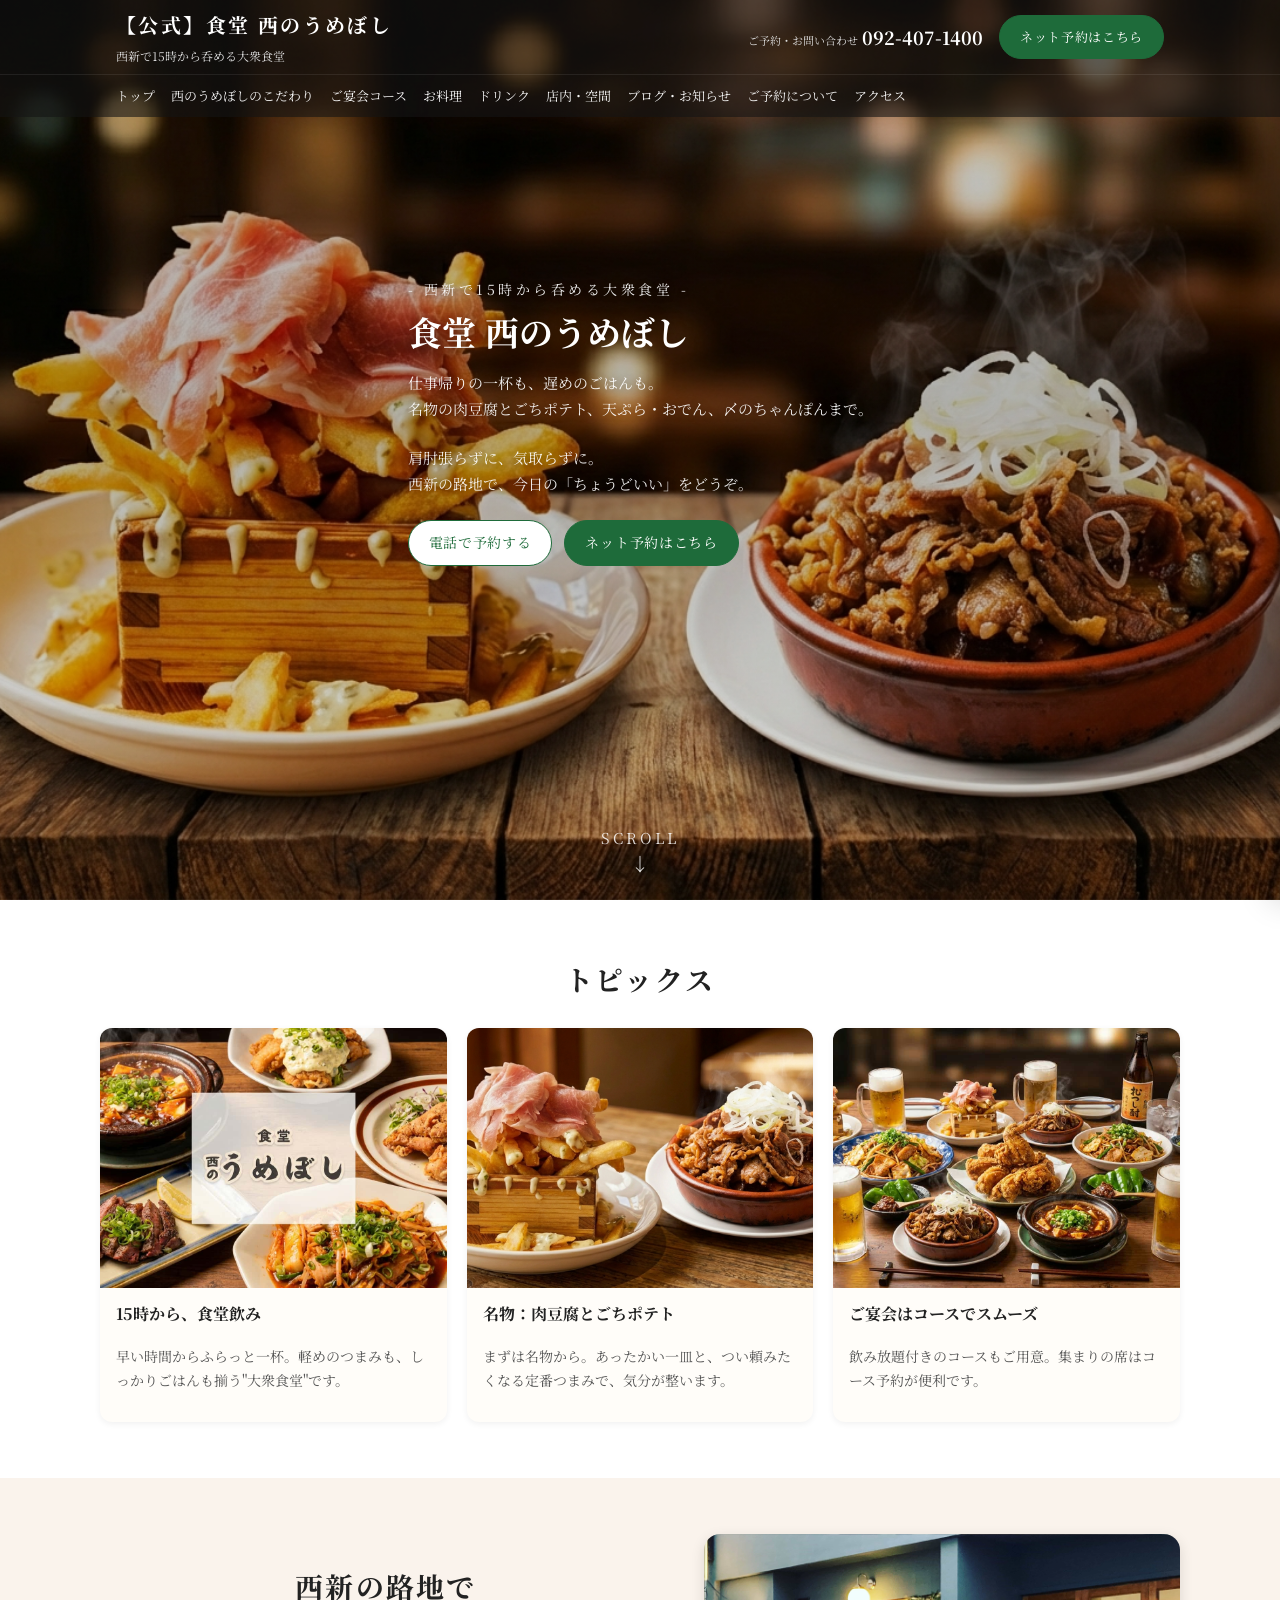
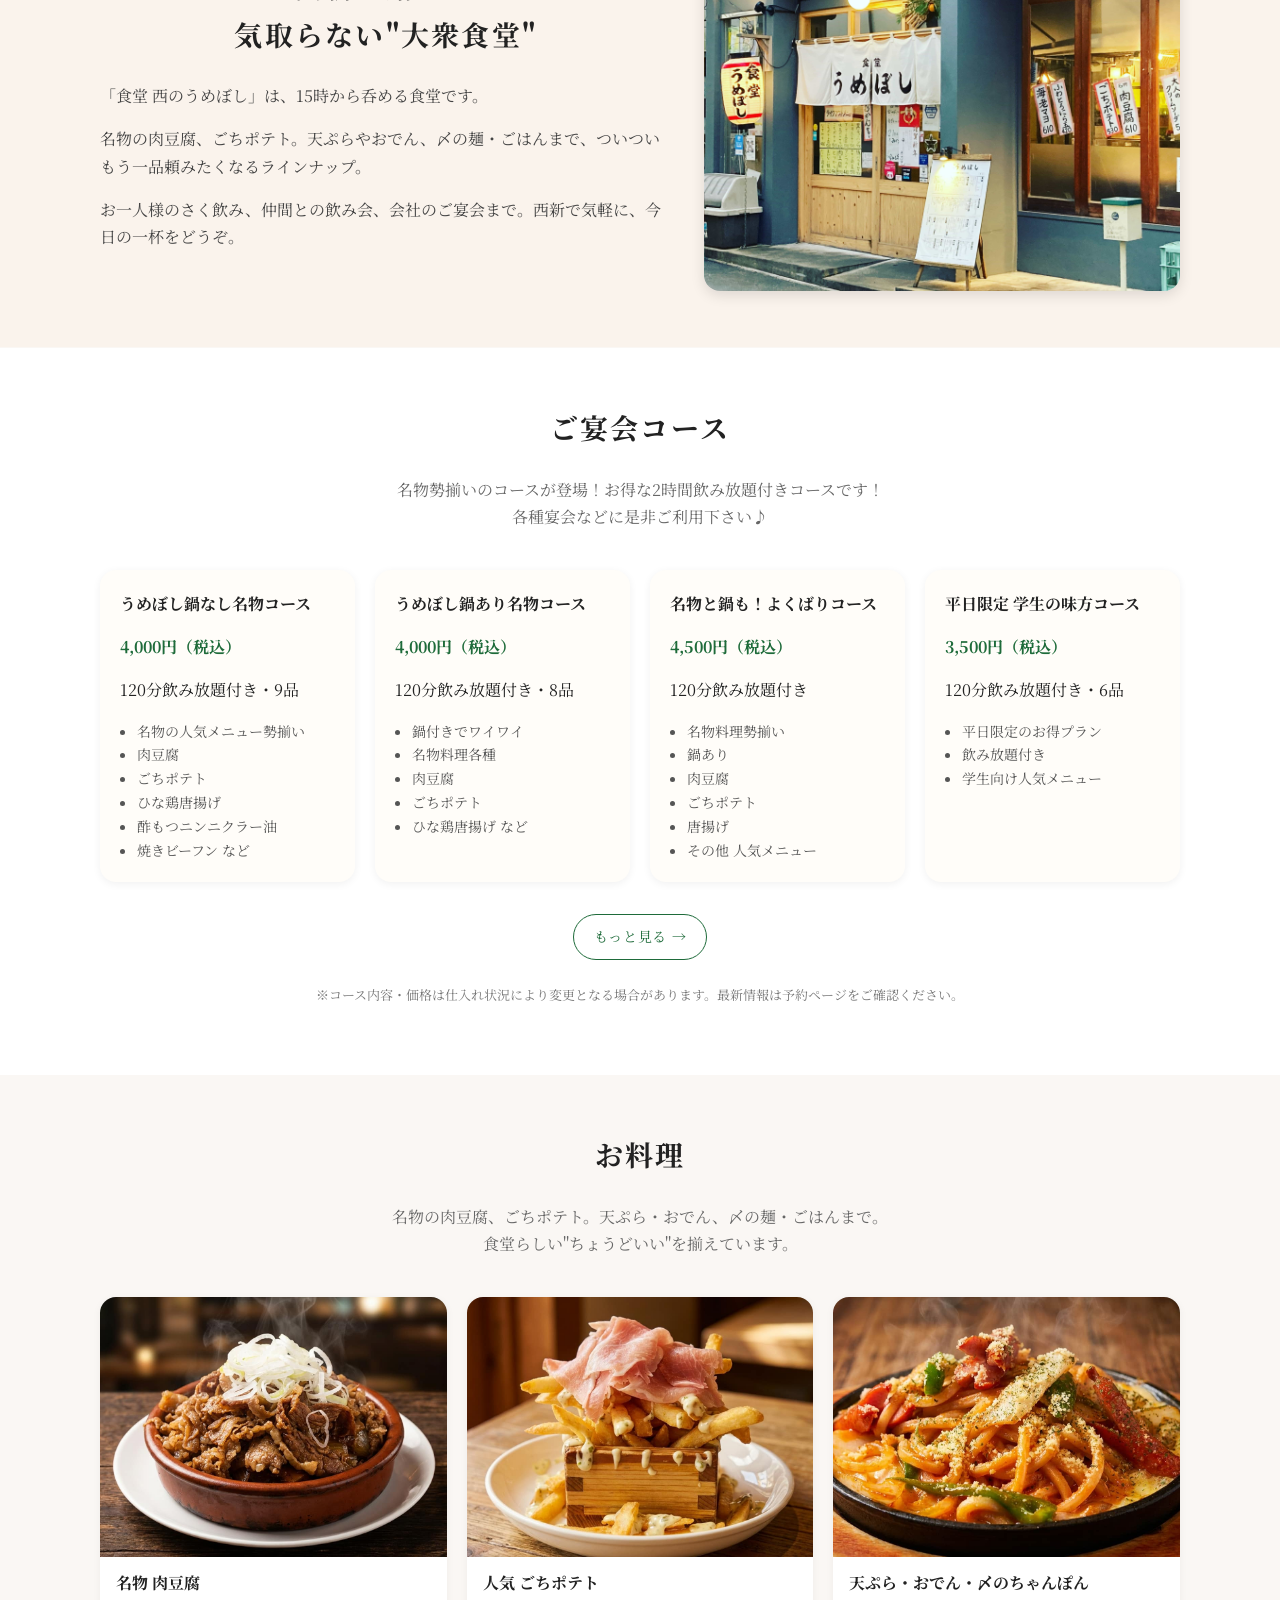
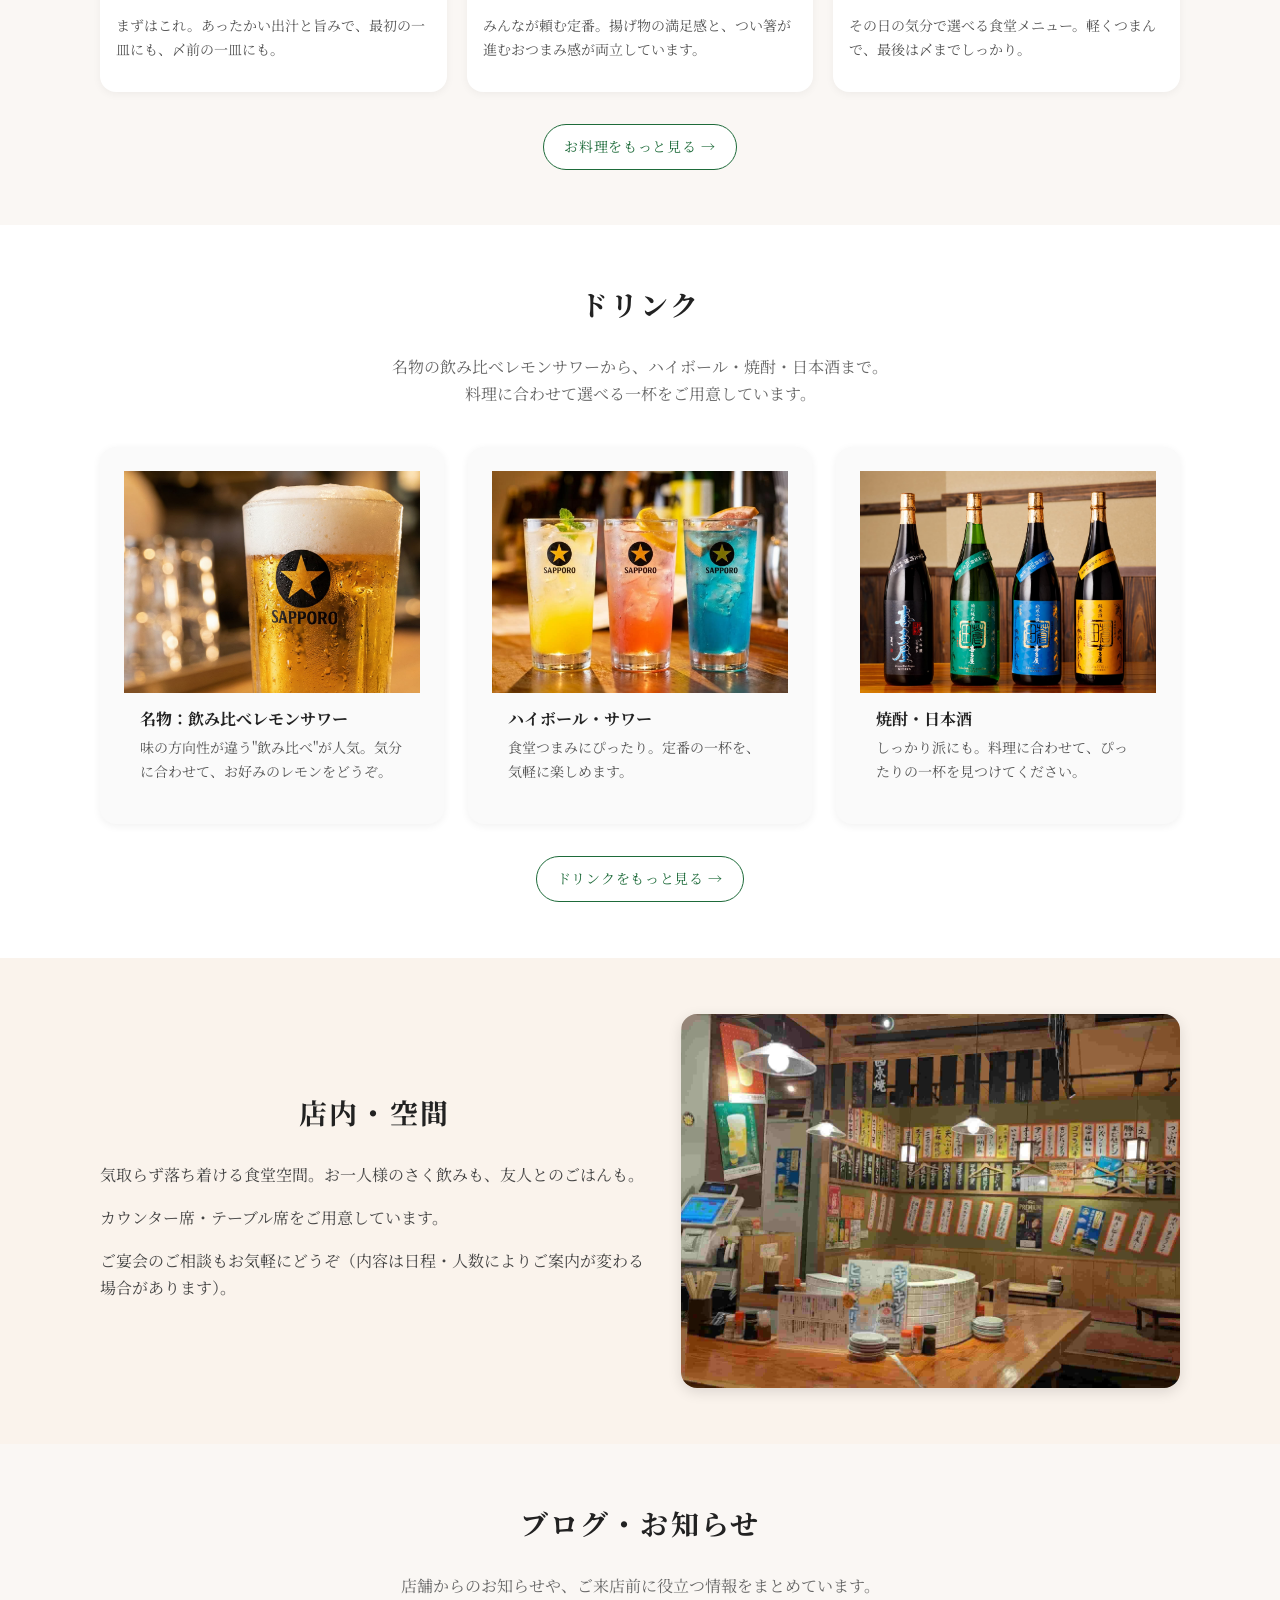
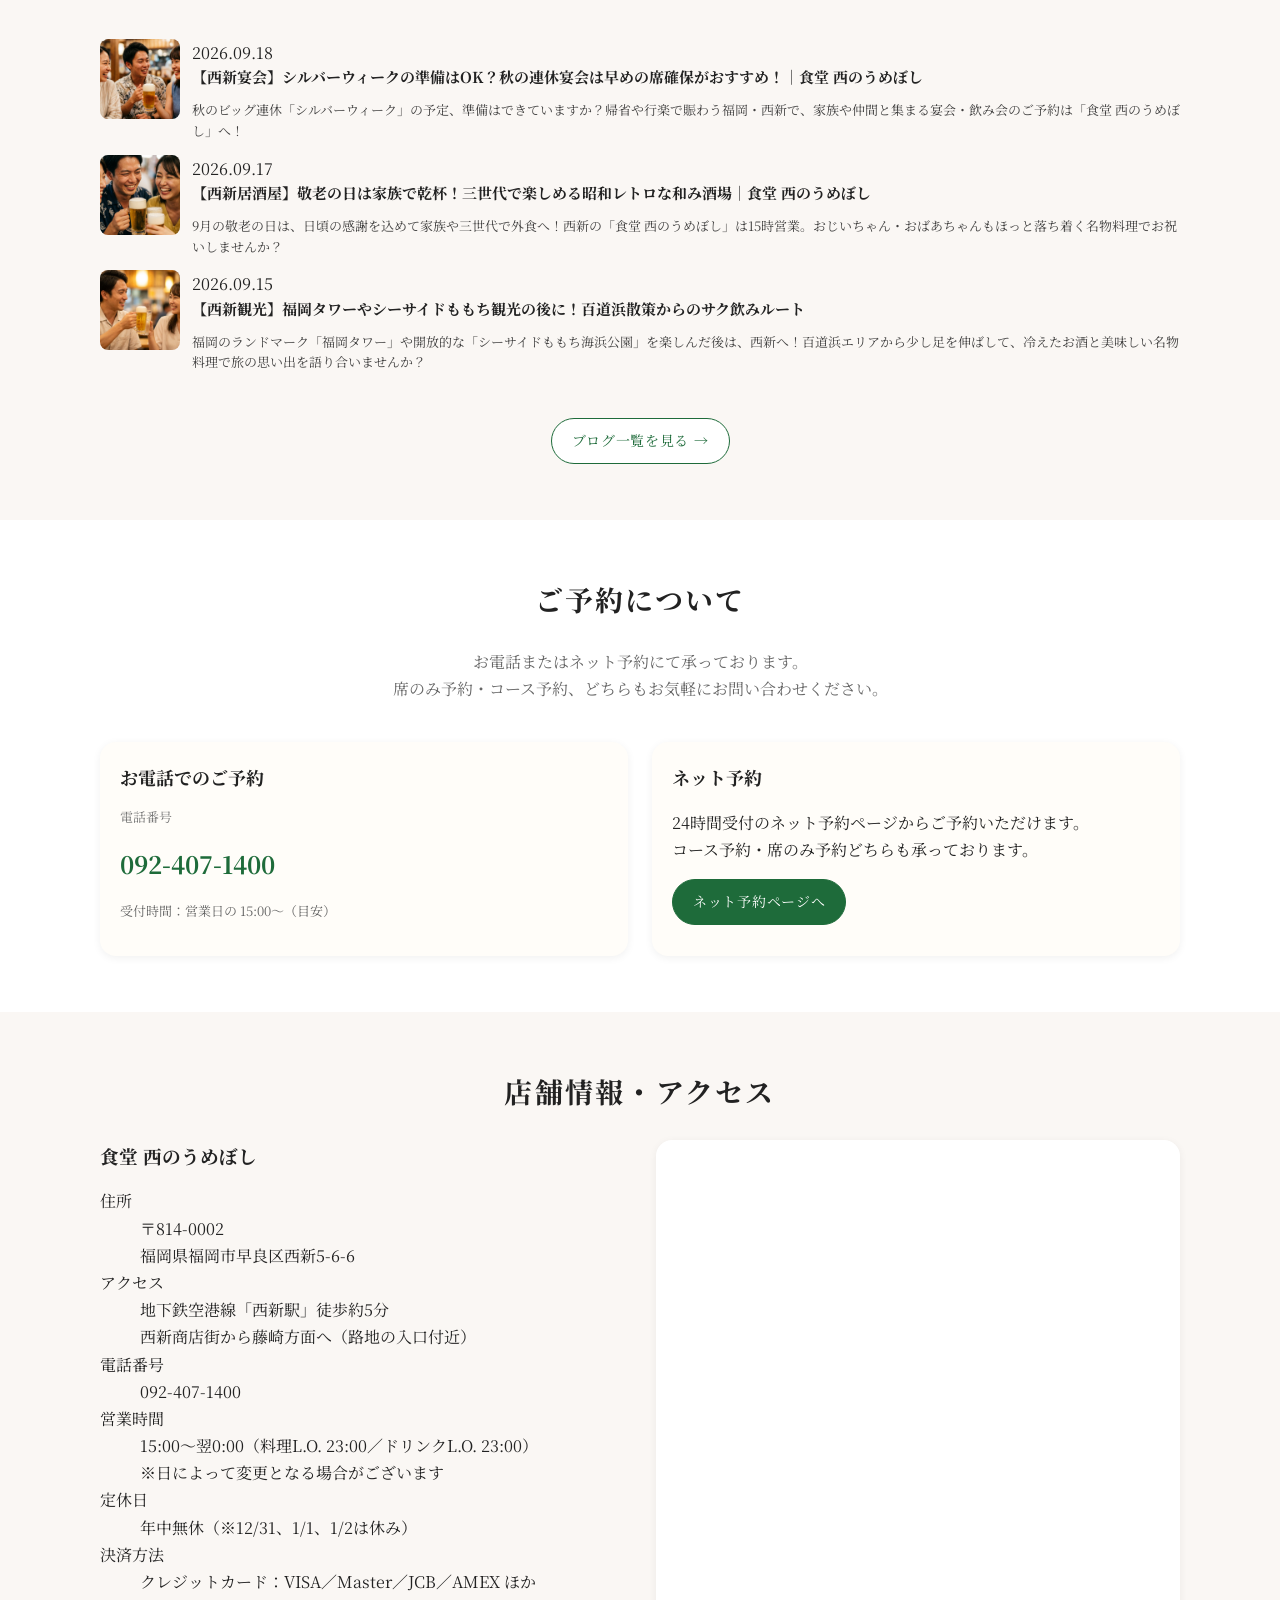
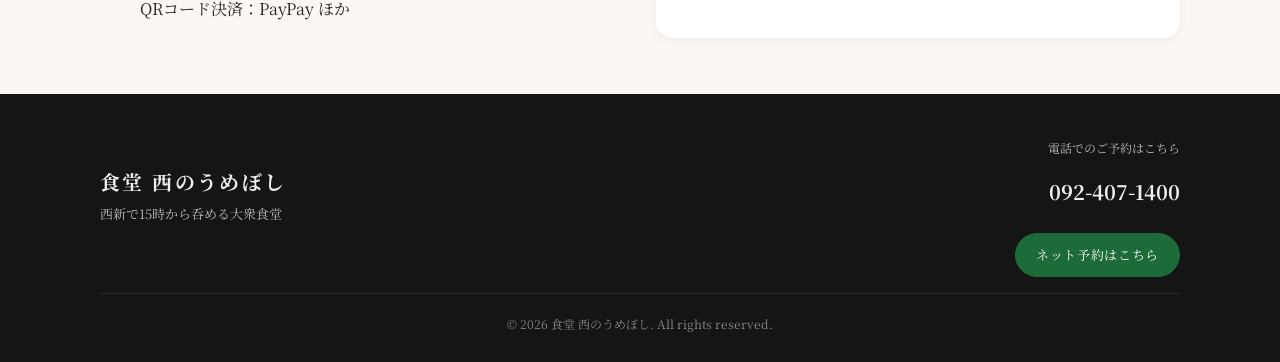
==== commit d6b9ed1a: "予約リンクを pos-reserve に変更 Co-Authored-By: Claude Sonnet 5 <noreply@anthropic.com>" ====
--- a/index.html
+++ b/index.html
@@ -42,7 +42,7 @@
   "servesCuisine": ["居酒屋","食堂","おでん","天ぷら"],
   "priceRange": "￥￥",
   "hasMenu": "https://www.nishinoumeboshi.com/menu.html",
-  "reservationUrl": "https://autoreserve.com/ja/restaurants/Xspv5Q77krF1416ynquR?rwg_token=AFd1xnFETW1avjTXdnXCkvyqpG2m1to4NNVYYej3zg1fUOO6bxxUPYLLXNE2gwbt2fE8miiSIXOErkpRshzhF9zluyIMDDMB_Cck8e20NO0aOPwvlrjqpcQ%3D",
+  "reservationUrl": "https://pos-reserve.vercel.app/s/nishi-no-umeboshi/book",
   "acceptsReservations": true,
   "currenciesAccepted": "JPY",
   "paymentAccepted": "現金, クレジットカード, QRコード決済",
@@ -198,7 +198,7 @@
           onclick="gtag('event','click_tel',{event_label:'hero_tel'});">
           電話で予約する
         </a>
-        <a href="https://autoreserve.com/ja/restaurants/Xspv5Q77krF1416ynquR?rwg_token=AFd1xnFETW1avjTXdnXCkvyqpG2m1to4NNVYYej3zg1fUOO6bxxUPYLLXNE2gwbt2fE8miiSIXOErkpRshzhF9zluyIMDDMB_Cck8e20NO0aOPwvlrjqpcQ%3D"
+        <a href="https://pos-reserve.vercel.app/s/nishi-no-umeboshi/book"
           target="_blank" rel="noopener" class="btn-primary"
           onclick="gtag('event','click_reserve',{event_label:'hero_reserve'});">
           ネット予約はこちら
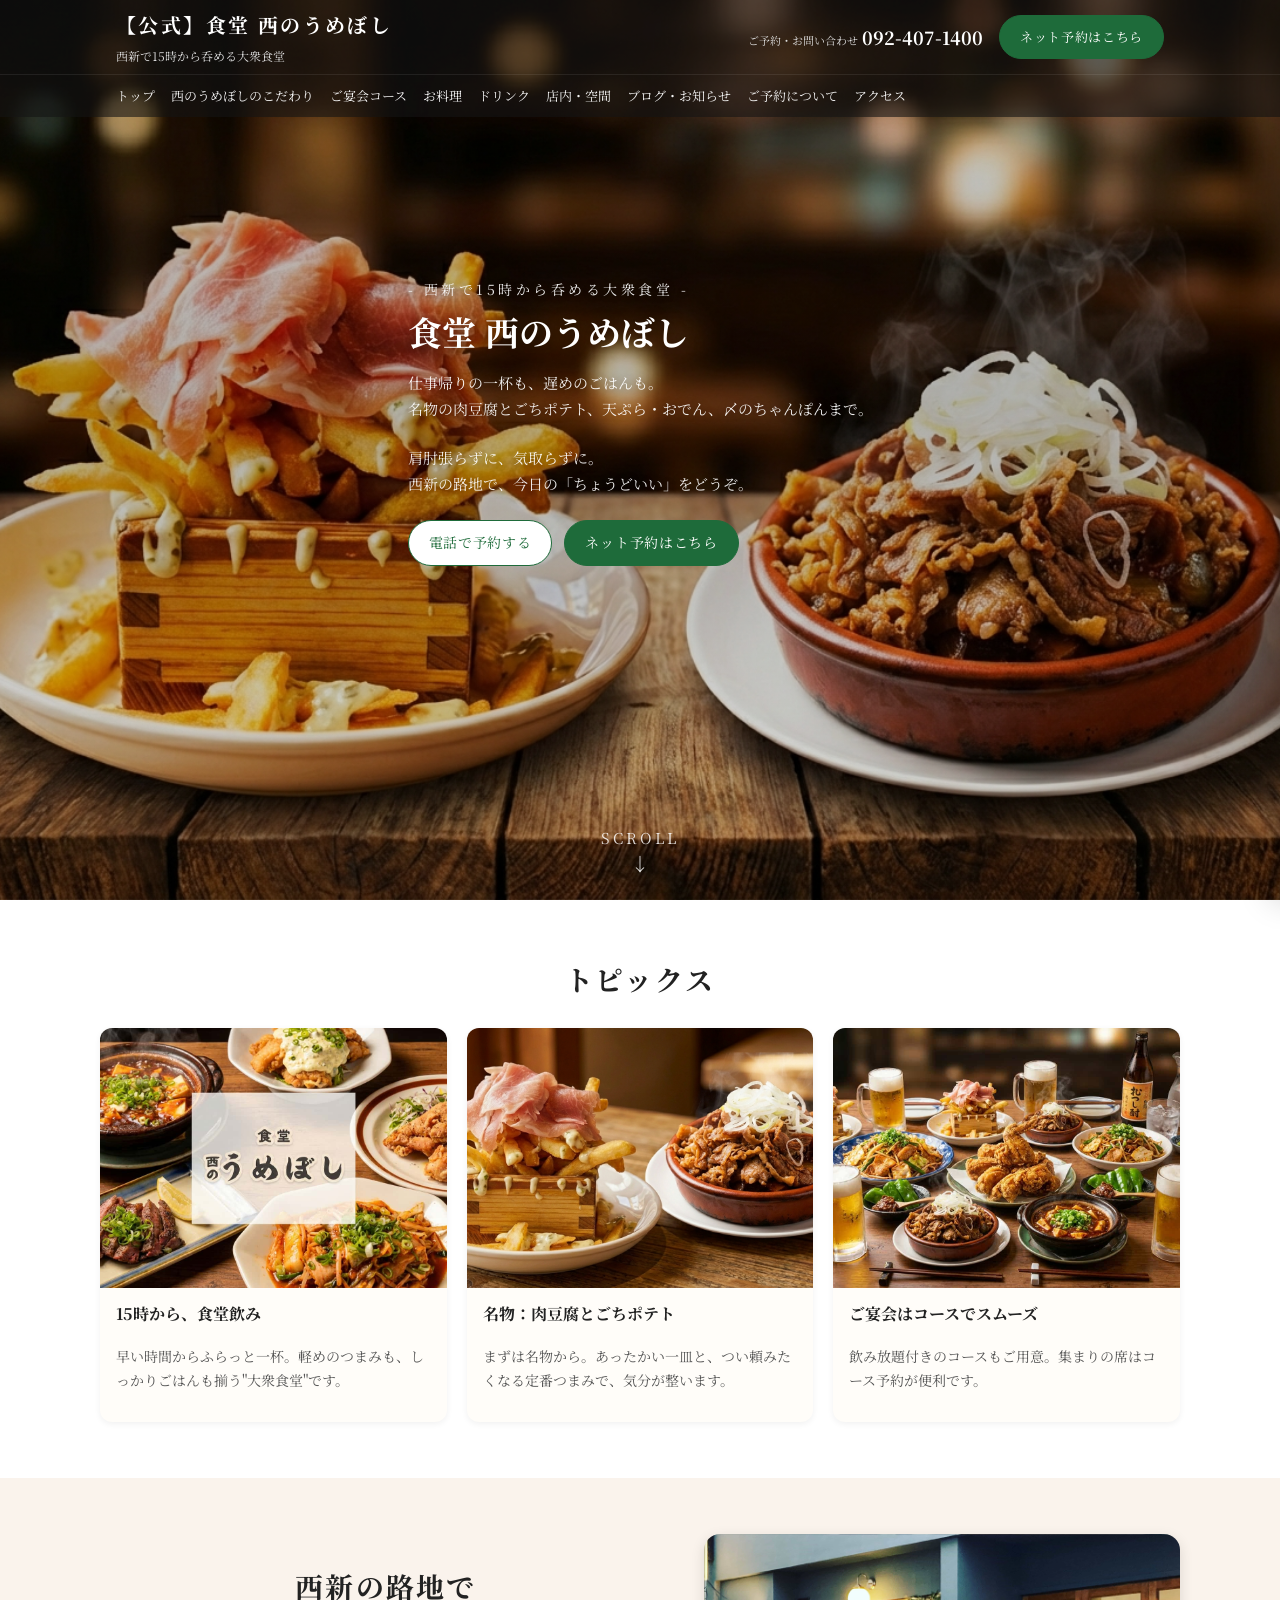
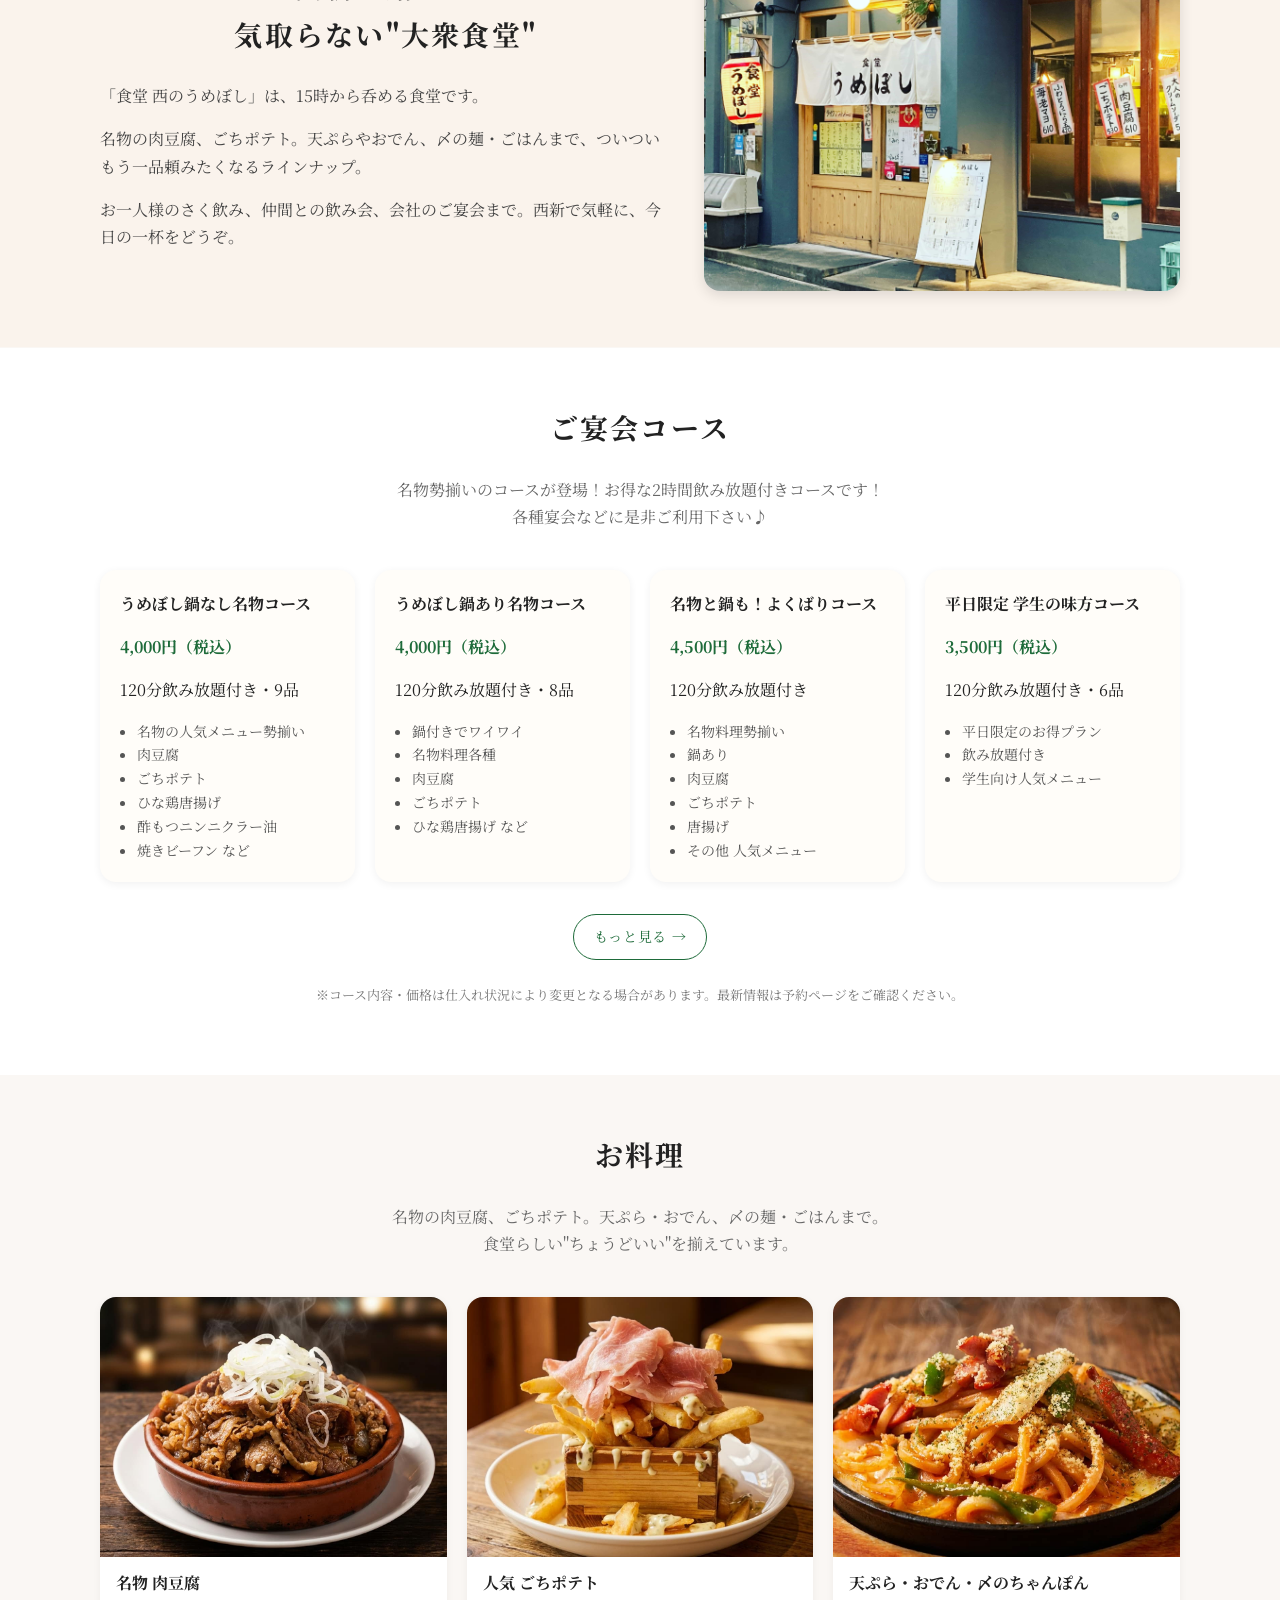
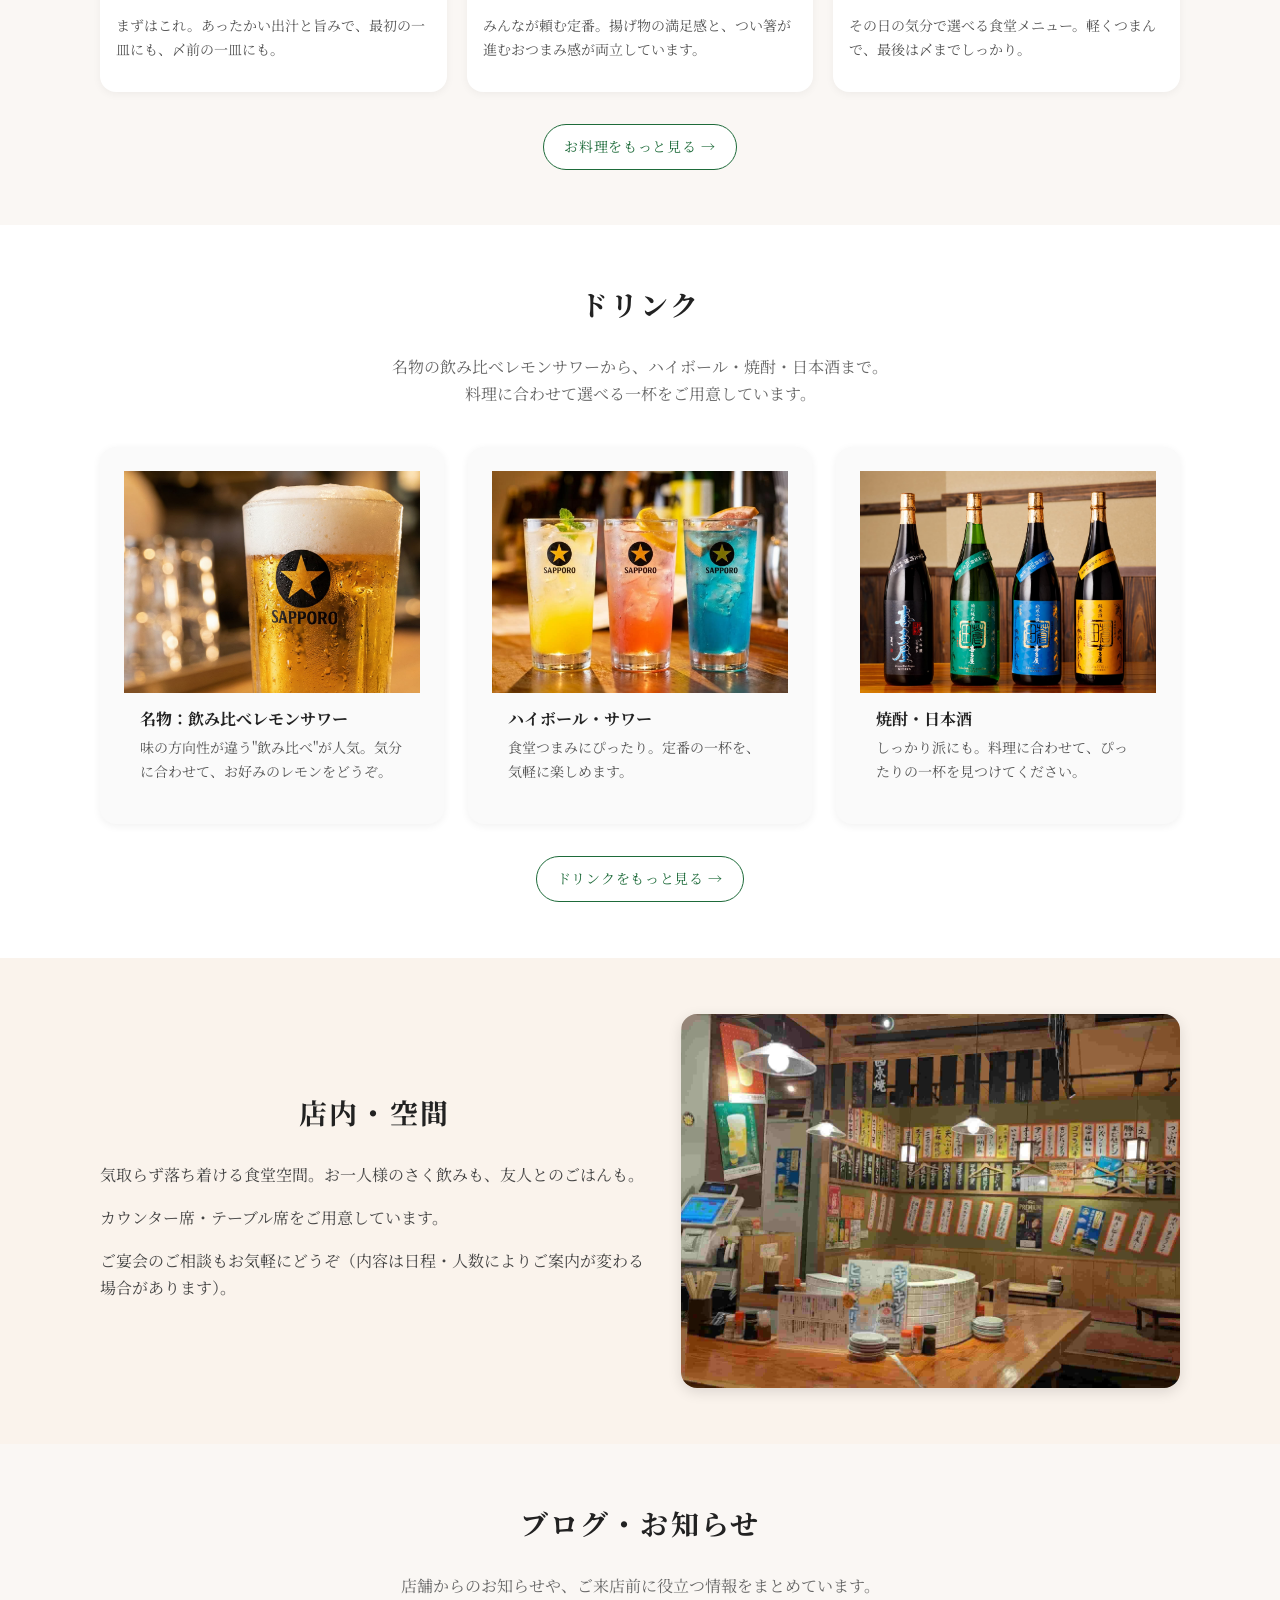
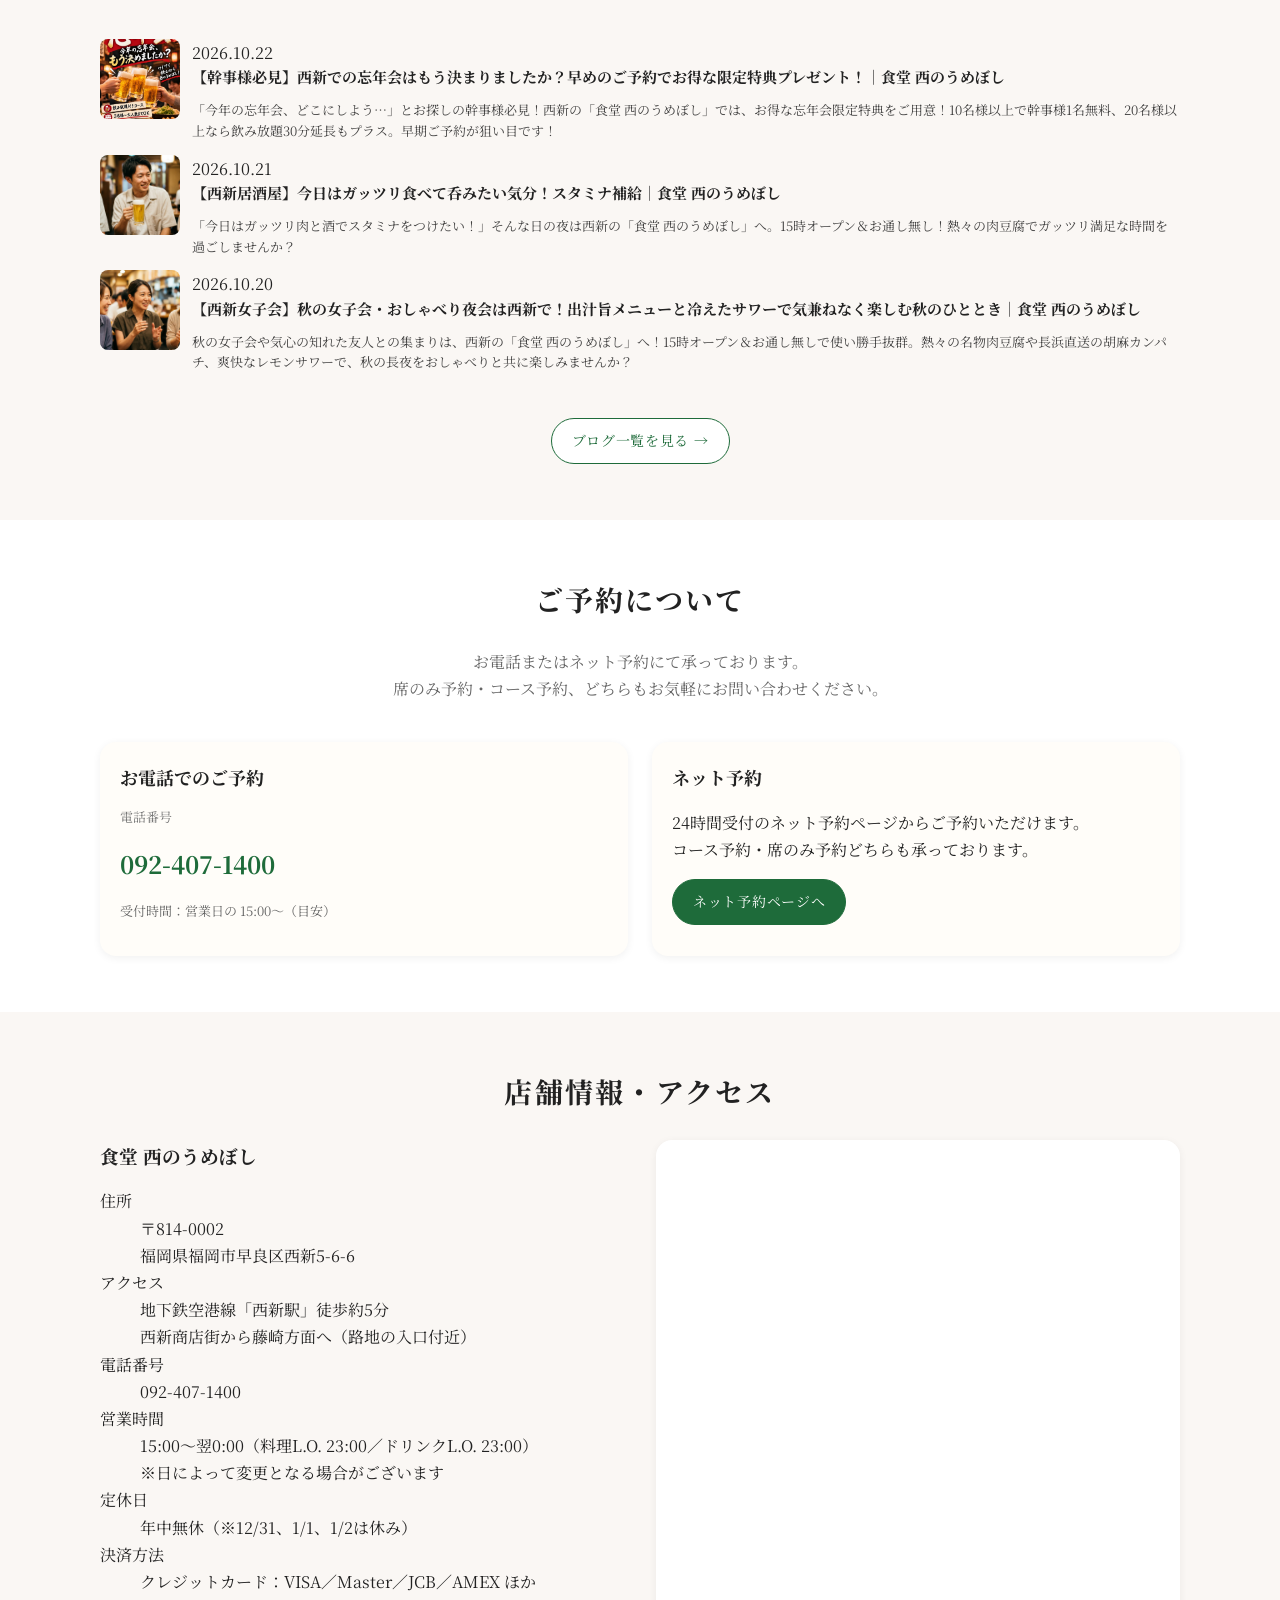
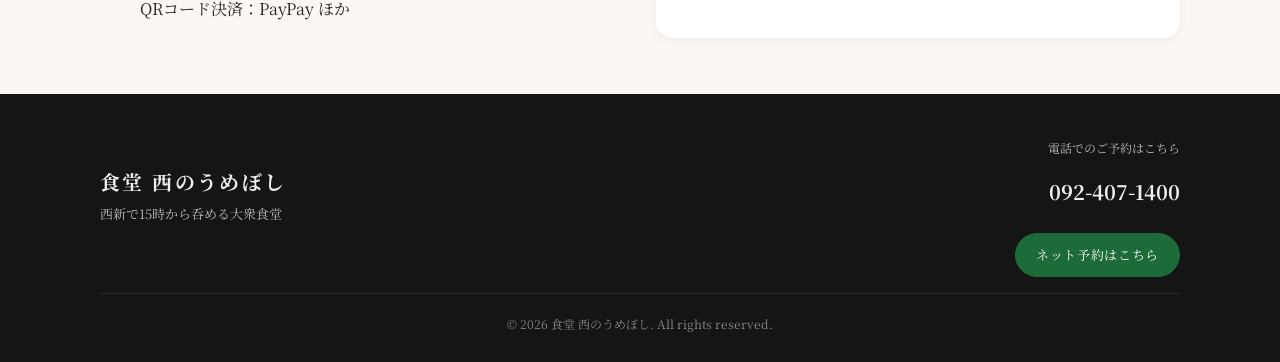
==== commit 8c218eff: "Harden blog rendering and update CMS without changing employee publishing" ====
--- a/index.html
+++ b/index.html
@@ -161,6 +161,7 @@
   setTimeout(function(){ if(url) window.location.href = url; }, 500);
 }
 </script>
+<script src="vendor/blog-security.js"></script>
 </head>
 
 <body class="is-home" data-page="home">
@@ -465,7 +466,7 @@
       grid.innerHTML = '';
       top3.forEach(p => {
         const img = p.image ? String(p.image).replace(/^\.\//, './blog/') : '';
-        const bg  = img ? `background-image:url('${esc(img)}');` : '';
+        const bg  = img ? `background-image:url('${esc(BlogSecurity.imageURL(img))}');` : '';
         const el  = document.createElement('article');
         el.className = 'blog-card';
         el.innerHTML = `
